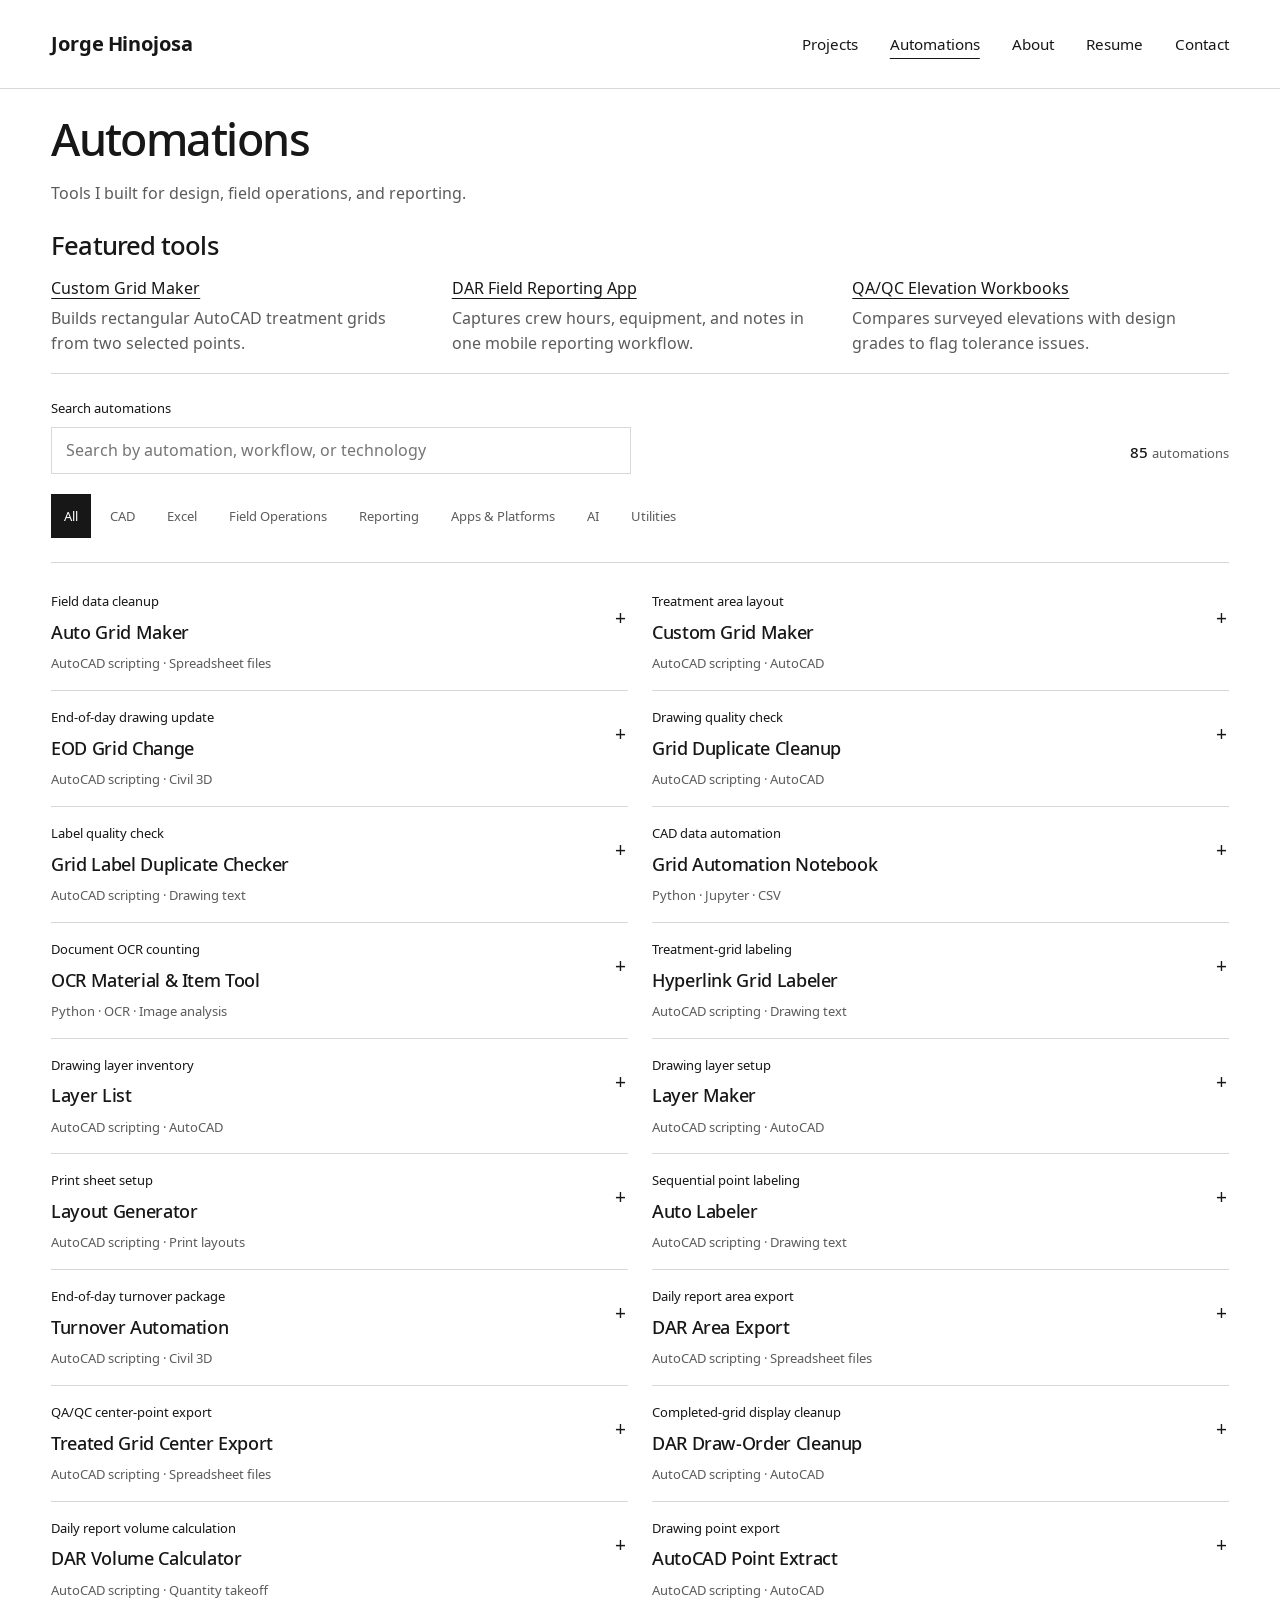
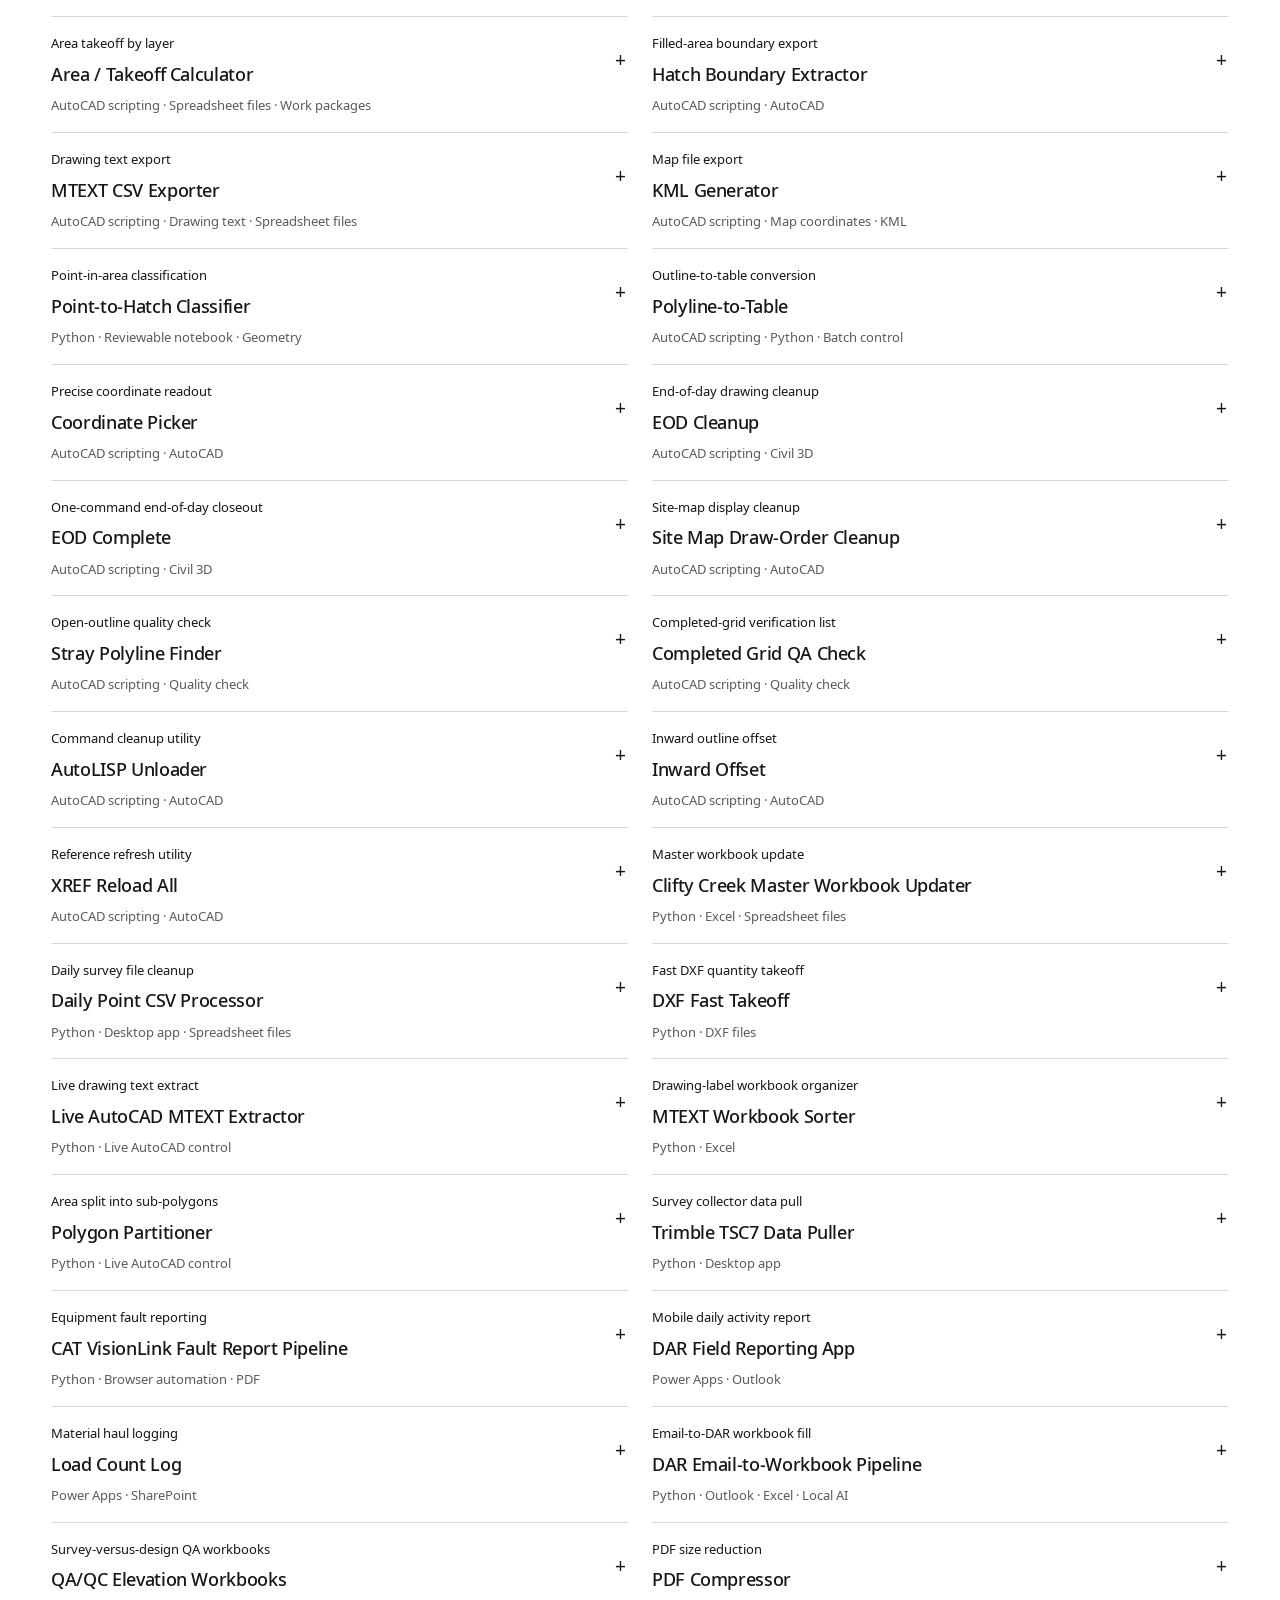
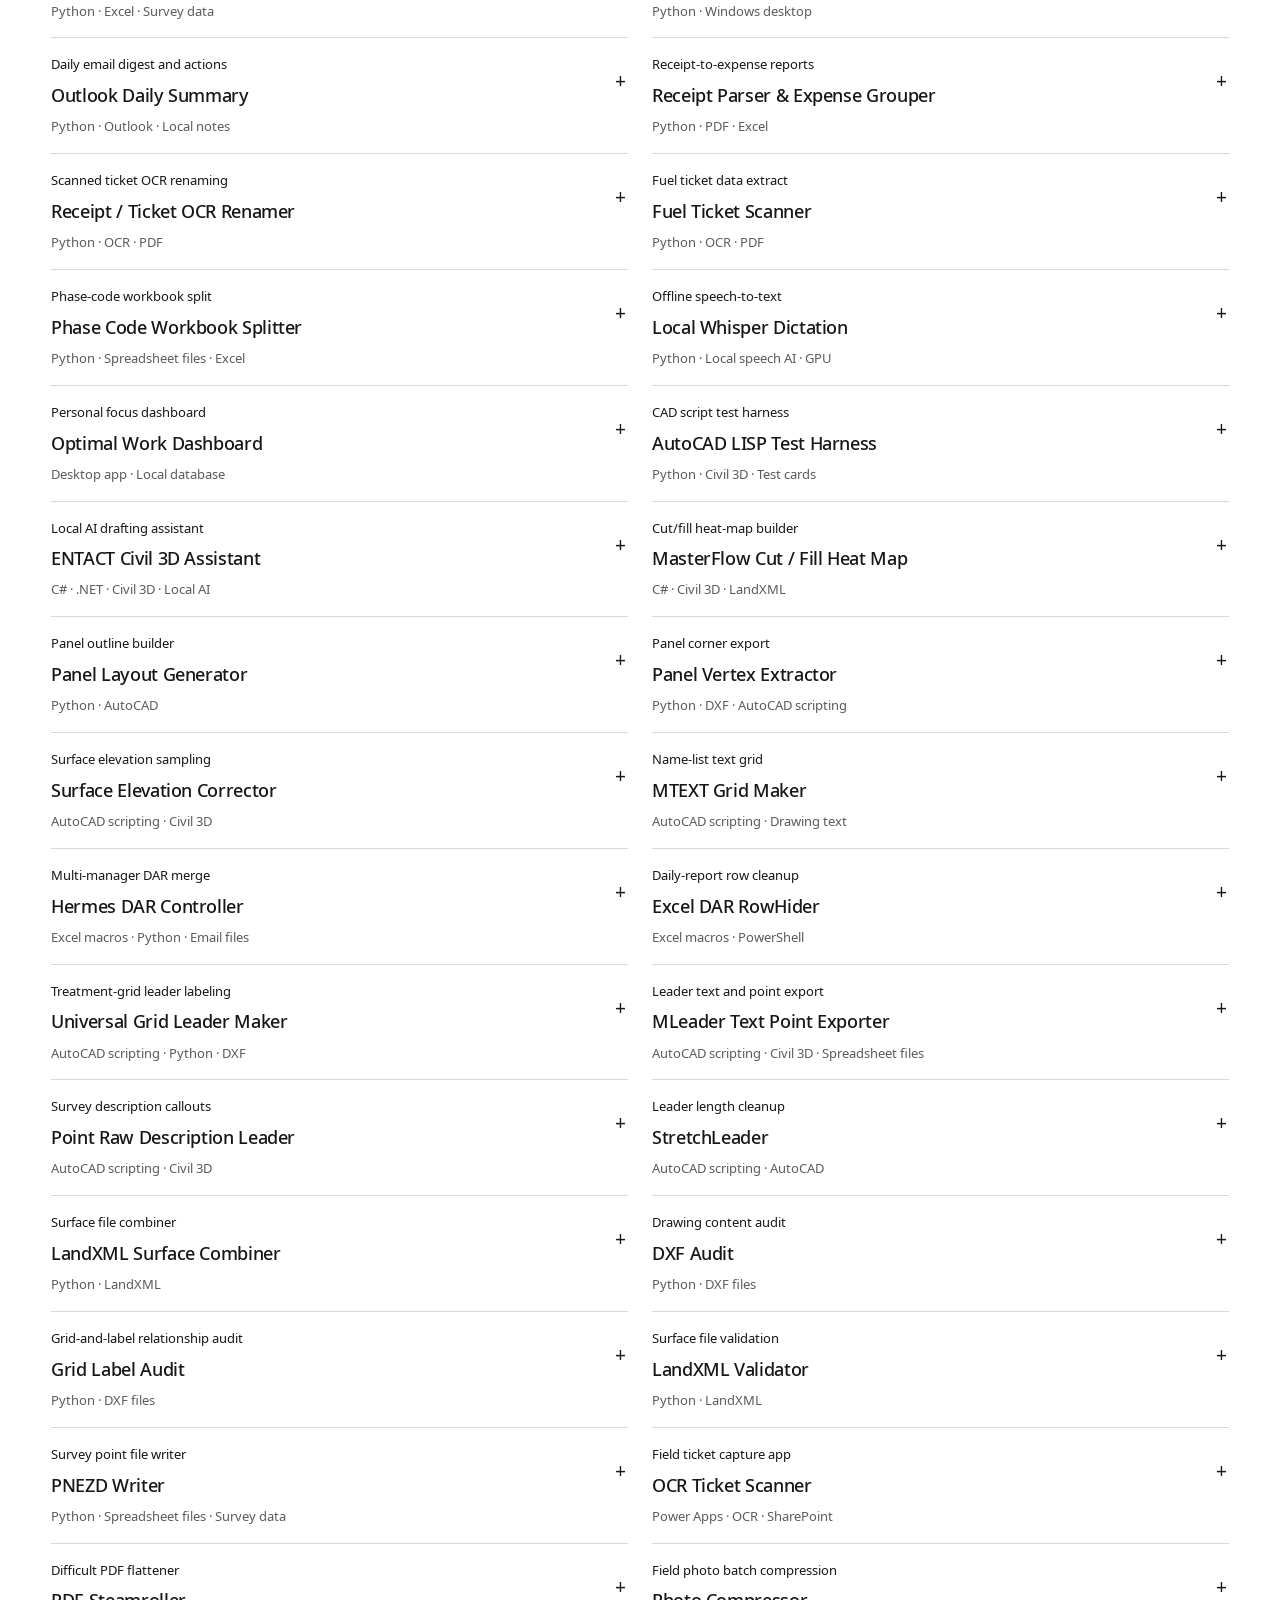
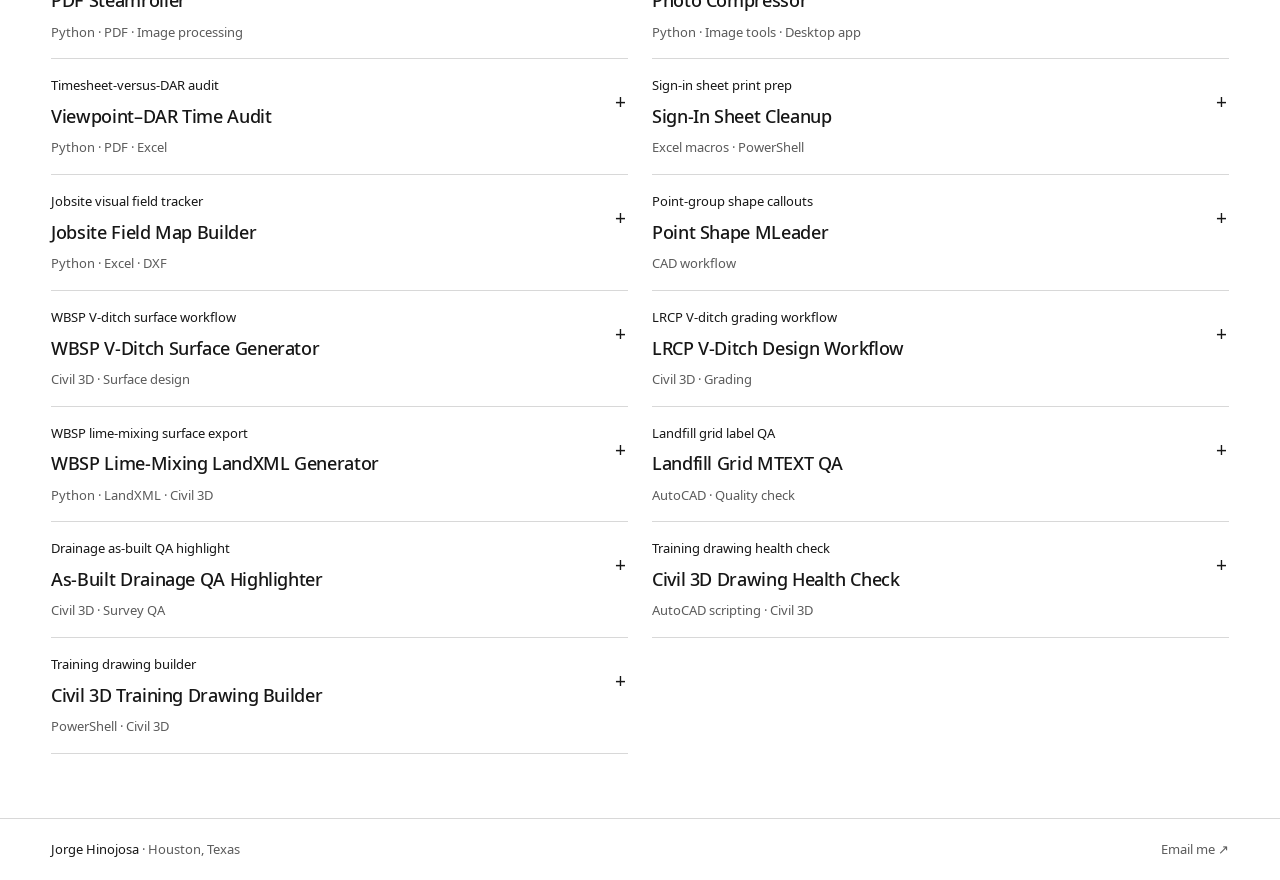
==== automations.html @ 64f317a5 "Give Resume a dedicated navigation tab" ====
<!doctype html><html lang="en"><head>
<meta charset="UTF-8" /><meta name="viewport" content="width=device-width, initial-scale=1.0, viewport-fit=cover" />
<meta name="description" content="Browse the complete, deduplicated catalog of automations and workflow systems built by Jorge Hinojosa." />
<title>Automations | Jorge Hinojosa</title>


<link rel="preload" href="assets/fonts/NotoSans-Regular.ttf" as="font" type="font/ttf" crossorigin />
<link rel="stylesheet" href="editorial.css?v=responsive" /><script src="automations.js?v=20261118-visuals" defer></script><script src="editorial.js?v=resume-nav" defer></script></head><body>
<a class="skip-link" href="#main-content">Skip to content</a>
<nav class="site-nav" aria-label="Primary navigation"><div class="nav-shell"><a class="brand" href="index.html">Jorge Hinojosa</a><div class="nav-links"><a href="projects.html">Projects</a><a href="automations.html">Automations</a><a href="timeline.html" data-about-link>About</a><a href="resume.html">Resume</a><a href="contact.html">Contact</a></div></div></nav>
<main class="page-content automation-catalog-page" id="main-content"><div class="editorial-shell">
<header class="simple-heading"><h1>Automations</h1><p>Tools I built for design, field operations, and reporting.</p></header>
<section class="automation-examples" aria-labelledby="featured-tools">
<h2 id="featured-tools">Featured tools</h2>
<ul>
<li><a href="?q=Custom+Grid+Maker#automation-catalog">Custom Grid Maker</a><p>Builds rectangular AutoCAD treatment grids from two selected points.</p></li>
<li><a href="?q=DAR+Field+Reporting+App#automation-catalog">DAR Field Reporting App</a><p>Captures crew hours, equipment, and notes in one mobile reporting workflow.</p></li>
<li><a href="?q=QA%2FQC+Elevation+Workbooks#automation-catalog">QA/QC Elevation Workbooks</a><p>Compares surveyed elevations with design grades to flag tolerance issues.</p></li>
</ul>
</section>
<section id="automation-catalog" class="catalog-controls" aria-label="Automation catalog controls">
<label class="catalog-search"><span>Search automations</span><input type="search" placeholder="Search by automation, workflow, or technology" data-automation-search autocomplete="off" /></label>
<div class="catalog-filter-group" aria-label="Filter automations">
<button class="catalog-filter is-active" type="button" data-automation-filter="all">All</button>
<button class="catalog-filter" type="button" data-automation-filter="cad">CAD</button>
<button class="catalog-filter" type="button" data-automation-filter="excel">Excel</button>
<button class="catalog-filter" type="button" data-automation-filter="field">Field Operations</button>
<button class="catalog-filter" type="button" data-automation-filter="reporting">Reporting</button>
<button class="catalog-filter" type="button" data-automation-filter="apps">Apps &amp; Platforms</button>
<button class="catalog-filter" type="button" data-automation-filter="ai">AI</button>
<button class="catalog-filter" type="button" data-automation-filter="utility">Utilities</button>
</div>
<div class="catalog-count" aria-live="polite"><strong data-automation-count>0</strong><span>automations</span></div>
</section>

<section class="automation-grid" data-automation-grid aria-label="Automations"></section>
<p class="catalog-empty" data-automation-empty hidden>No automations match that search.</p>
<noscript><p class="catalog-empty">Enable JavaScript to browse the automation catalog.</p></noscript>
</div></main><footer class="site-footer"><div class="editorial-shell footer-shell"><p>Jorge Hinojosa <span>· Houston, Texas</span></p><div><a href="mailto:hinojosasb72@gmail.com">Email me ↗</a></div></div></footer>
</body></html>
---- editorial.css ----
/* Architecture-led portfolio. Shared typography and grid across all pages. */
@font-face { font-family: 'Portfolio Sans'; src: url('assets/fonts/NotoSans-Regular.ttf') format('truetype'); font-weight: 400; font-style: normal; font-display: swap; }
@font-face { font-family: 'Portfolio Sans'; src: url('assets/fonts/NotoSans-Medium.ttf') format('truetype'); font-weight: 500 600; font-style: normal; font-display: swap; }
@font-face { font-family: 'Portfolio Sans'; src: url('assets/fonts/NotoSans-Bold.ttf') format('truetype'); font-weight: 700 900; font-style: normal; font-display: swap; }
:root {
  --paper: #ffffff;
  --white: #fff;
  --ink: #171717;
  --soft: #5b5b5b;
  --blue: #171717;
  --line: #d8d8d8;
  --page-gutter: clamp(16px, 4vw, 56px);
  --grid-gap: clamp(16px, 3vw, 36px);
  --sans: 'Portfolio Sans', Arial, sans-serif;
}
*, *::before, *::after { box-sizing: border-box; }
html { scroll-behavior: smooth; -webkit-text-size-adjust: 100%; text-size-adjust: 100%; }
body { display: flex; flex-direction: column; min-height: 100vh; min-height: 100svh; margin: 0; padding-left: env(safe-area-inset-left, 0); padding-right: env(safe-area-inset-right, 0); background: var(--paper); color: var(--ink); font: 16px/1.6 var(--sans); -webkit-font-smoothing: antialiased; }
main { flex: 1 0 auto; min-width: 0; }
a { color: inherit; text-underline-offset: 4px; }
a:hover { color: var(--blue); }
button, input, textarea { font: inherit; }
button, summary { cursor: pointer; }
img { display: block; max-width: 100%; height: auto; }
h1, h2, h3, p { margin-top: 0; }
h1, h2, h3 { font-weight: 500; text-wrap: balance; }
h1, h2 { font-family: var(--sans); letter-spacing: -.035em; line-height: 1.16; }
h1 { margin-bottom: 16px; font-size: clamp(2rem, 3.5vw, 3.25rem); }
h2 { margin-bottom: 16px; font-size: 1.6rem; }
h3 { line-height: 1.4; }
p { margin-bottom: 14px; }
:focus-visible { outline: 2px solid var(--blue); outline-offset: 5px; }
[hidden] { display: none !important; }
.editorial-shell, .nav-shell, .resume-shell { width: min(1280px, calc(100% - var(--page-gutter) * 2)); margin-inline: auto; }
.skip-link { position: fixed; top: 10px; left: 10px; z-index: 200; padding: 10px 18px; background: var(--ink); color: white; transform: translateY(-200%); }
.skip-link:focus { transform: none; }
.section-index { margin-bottom: 12px; color: var(--soft); font-size: .875rem; font-weight: 400; letter-spacing: 0; }
.muted { color: var(--soft); }
.site-nav { position: relative; z-index: 100; border-bottom: 1px solid var(--line); background: var(--paper); }
.nav-shell { display: flex; align-items: center; justify-content: space-between; gap: 24px; min-height: 88px; }
.brand { min-width: 0; overflow-wrap: anywhere; font-size: 1.25rem; font-weight: 700; text-decoration: none; letter-spacing: -.02em; }
.brand span { display: block; margin-top: 1px; color: var(--soft); font-size: .8125rem; font-weight: 400; letter-spacing: 0; }
.nav-links { display: flex; align-items: center; gap: 32px; }
.nav-links a { display: flex; align-items: center; min-height: 44px; font-size: .95rem; color: var(--ink); text-decoration: none; }
.nav-links a:hover, .nav-links a[aria-current] { color: var(--ink); text-decoration: underline; text-decoration-color: var(--blue); text-underline-offset: 8px; }
.nav-toggle { display: none; flex: 0 0 auto; gap: 9px; padding-inline: 12px; font-size: .875rem; height: 44px; align-items: center; justify-content: center; background: transparent; border: 1px solid var(--line); color: var(--ink); border-radius: 0; }
.nav-toggle-lines, .nav-toggle-lines::before, .nav-toggle-lines::after { display: block; width: 18px; height: 1px; background: currentColor; content: ''; }
.nav-toggle-lines { position: relative; }
.nav-toggle-lines::before { position: absolute; top: -6px; }
.nav-toggle-lines::after { position: absolute; top: 6px; }
.is-menu-open .nav-toggle-lines { background: transparent; }
.is-menu-open .nav-toggle-lines::before { top: 0; transform: rotate(45deg); }
.is-menu-open .nav-toggle-lines::after { top: 0; transform: rotate(-45deg); }
.about-nav { display: flex; flex-wrap: wrap; gap: 0 clamp(14px, 3vw, 26px); padding-block: 6px; border-bottom: 1px solid var(--line); }
.about-nav a { display: inline-flex; align-items: center; min-height: 44px; color: var(--soft); font-size: .875rem; text-decoration: none; }
.about-nav a[aria-current] { color: var(--blue); text-decoration: underline; }
.button { display: inline-flex; min-height: 42px; align-items: center; justify-content: center; gap: 12px; padding: 8px 16px; border: 1px solid var(--line); border-radius: 0; background: transparent; color: var(--ink); font-size: .9375rem; font-weight: 500; text-decoration: none; }
.button-primary { background: var(--blue); border-color: var(--blue); color: white; }
.button-primary:hover { background: #3b3b3b; color: white; }
.text-link { display: inline-block; padding-block: 6px; color: var(--blue); font-size: .9375rem; font-weight: 500; }
.home-page { padding-bottom: 20px; }
.work-header { padding-block: 30px 24px; }
.work-header h1 { margin: 0 0 10px; font-size: clamp(2rem, 3vw, 2.75rem); }
.work-header p { max-width: 68ch; margin: 0; color: var(--soft); }
.work-section-title { margin: 0 0 16px; padding-top: 16px; border-top: 1px solid var(--line); font-size: 1.125rem; }
.project-grid { display: grid; grid-template-columns: repeat(2, minmax(0, 1fr)); gap: 28px var(--grid-gap); }
.project-preview { min-width: 0; }
.project-preview-featured { grid-column: 1 / -1; }
.project-preview a { display: block; text-decoration: none; }
.project-preview img { width: 100%; height: auto; aspect-ratio: 1.85; object-fit: cover; background: #ededed; }
.project-preview .project-feature-link { display: grid; grid-template-columns: minmax(0, 1fr) minmax(0, 1.15fr); align-items: center; background: white; border: 1px solid var(--line); }
.project-feature-link > div { padding: clamp(16px, 3vw, 40px); }
.project-feature-link > div h3 { margin-top: 0; font-size: clamp(1.375rem, 2.1vw, 1.875rem); }
.project-feature-link img { height: clamp(240px, 30vw, 340px); width: 100%; object-fit: contain; background: #efefef; }
.project-image img.project-map { object-fit: contain; background: #f4f4f4; }
.project-preview h3 { display: flex; justify-content: space-between; gap: 16px; margin: 12px 0 4px; font-size: 1.375rem; line-height: 1.25; }
.project-preview a:hover h3 { text-decoration: underline; }
.project-preview p { margin: 0; color: var(--soft); font-size: .9375rem; }
.project-preview .project-image-note { margin-top: 4px; font-size: .8125rem; }
.photo-credits { padding-block: 16px; color: var(--soft); font-size: .8125rem; }
.photo-credits summary { display: inline-block; text-decoration: underline; text-underline-offset: 4px; }
.photo-credits p { max-width: 85ch; margin-top: 12px; }
.site-footer { margin-top: 24px; border-top: 1px solid var(--line); }
.footer-shell { display: flex; justify-content: space-between; gap: 24px; padding-block: 20px; font-size: .8125rem; }
.footer-shell p { margin: 0; }
.footer-shell span { color: var(--soft); }
.footer-shell > div { display: flex; flex-wrap: wrap; gap: 24px; }
.footer-shell a { color: var(--soft); text-decoration: none; }
.footer-shell a:hover { color: var(--blue); text-decoration: underline; }
.page-hero { padding-block: 30px 0; }
.page-hero-grid { display: block; }
.page-hero h1 { margin-bottom: 10px; }
.page-hero-copy { max-width: 65ch; color: var(--soft); }
.page-content, .interest-page, .resume-shell { padding-block: 24px 40px; }
.simple-heading { max-width: 680px; margin-bottom: 24px; }
.simple-heading .section-index { margin-bottom: 12px; }
.simple-heading p:last-child { max-width: 580px; color: var(--soft); }
.project-list { display: grid; grid-template-columns: repeat(3, minmax(0, 1fr)); gap: var(--grid-gap); }
.project-item { display: grid; grid-template-rows: auto 1fr; gap: 18px; min-width: 0; }
.project-item > div { display: flex; flex-direction: column; align-items: start; }
.project-item > div > .text-link { margin-top: auto; }
.project-item:first-child { padding-top: 0; border-top: 0; }
.project-item h2 { font-size: 1.375rem; margin-bottom: 12px; }
.project-item h2 a { text-decoration: none; }
.project-item h2 a:hover { text-decoration: underline; }
.project-item .section-index { margin-bottom: 14px; }
.project-item p:not(.section-index) { color: var(--soft); font-size: .9375rem; }
.project-image { display: block; width: 100%; aspect-ratio: 16 / 10; overflow: hidden; }
.project-image img { width: 100%; height: 100%; object-fit: cover; }
.project-item p.image-credit { margin: 14px 0 0; color: var(--soft); font-size: .8125rem; }
.case-hero { padding-block: 28px 0; }
.case-back { display: inline-block; margin-bottom: 18px; color: var(--soft); font-size: .8125rem; }
.case-type { color: var(--blue); font-size: .8125rem; }
.case-hero h1 { max-width: 850px; font-size: clamp(2rem, 3.5vw, 3.25rem); }
.case-cover { margin-top: 28px; }
.case-cover img { width: 100%; max-height: 460px; object-fit: cover; border-radius: 0; }
.case-body { padding-block: 28px 40px; }
.case-intro { display: grid; grid-template-columns: minmax(0, 1fr) minmax(0, 2fr); gap: 32px; padding-bottom: 24px; }
.case-intro h2 { font-size: 1.5rem; }
.case-intro-copy { max-width: 70ch; color: var(--ink); }
.case-facts { display: grid; grid-template-columns: repeat(3, 1fr); gap: 22px; margin-top: 28px; padding-top: 24px; border-top: 1px solid var(--line); }
.case-facts dt, .case-dates, .case-map figcaption { color: var(--soft); font-size: .875rem; }
.case-facts dd { margin: 4px 0 0; }
.case-map img { height: 420px; object-fit: contain; background: #f4f4f4; }
.case-map figcaption { margin-top: 8px; }
.case-block { display: grid; grid-template-columns: minmax(0, 1fr) minmax(0, 2fr); gap: 28px; padding-block: 24px; border-top: 1px solid var(--line); }
.case-block h2 { font-size: 1.375rem; }
.case-block > p:last-child { color: var(--ink); margin: 0; max-width: 70ch; }
.timeline-entry { display: grid; grid-template-columns: 180px 1fr; gap: 14px 40px; padding-block: 24px; border-top: 1px solid var(--line); }
.timeline-date { grid-column: 1; color: var(--soft); font-size: .8125rem; }
.organization-heading { display: flex; align-items: center; gap: 14px; font-size: 1.375rem; }
.timeline-entry .organization-heading { margin: 0; }
.organization-mark { display: grid; place-items: center; flex: 0 0 56px; height: 42px; background: white; }
.organization-mark img { display: block; width: 100%; height: 100%; object-fit: contain; }
.timeline-entry > p:not(.timeline-date), .timeline-projects { grid-column: 2; }
.timeline-entry > p:not(.timeline-date) { max-width: 74ch; color: var(--soft); }
.timeline-projects { display: grid; grid-template-columns: 1fr 1fr; gap: 24px; font-size: .9375rem; color: var(--soft); }
.timeline-project strong { display: block; margin-bottom: 6px; color: var(--ink); font-weight: 500; }
.education-layout { display: grid; grid-template-columns: minmax(0, 1.2fr) minmax(0, 1fr); gap: 32px; margin-bottom: 28px; }
.education-card h2, .education-link-card h2 { font-size: 1.5rem; }
.education-degree { color: var(--ink); font-size: .9375rem; }
.education-detail, .education-link-card > p:not(.section-index) { color: var(--soft); font-size: .9375rem; }
.education-link { color: var(--blue); font-size: .8125rem; }
.athlete-showcase { border-top: 1px solid var(--line); padding-top: 24px; }
.athlete-heading { display: flex; align-items: start; justify-content: space-between; gap: 40px; }
.athlete-heading > div { max-width: 620px; }
.athlete-heading p { color: var(--soft); font-size: .9375rem; }
.athlete-profile-link { flex-shrink: 0; color: var(--blue); font-size: .8125rem; }
.athlete-highlights { display: grid; grid-template-columns: repeat(3, 1fr); gap: 24px; padding-block: 24px 32px; }
.athlete-highlight strong, .athlete-highlight span { display: block; font-size: .8125rem; }
.athlete-highlight strong { font-weight: 500; }
.athlete-highlight span { color: var(--soft); font-size: .8125rem; }
.athlete-carousel { position: relative; background: #f2f4f6; border-radius: 0; overflow: hidden; }
.athlete-slide { display: none; margin: 0; }
.athlete-slide.is-active { display: block; }
.athlete-slide img { width: 100%; height: 340px; object-fit: contain; }
.athlete-caption { padding: 14px 70px 50px; text-align: center; font-size: .8125rem; color: var(--soft); }
.athlete-control { position: absolute; top: 45%; display: grid; place-items: center; width: 44px; height: 44px; border: 1px solid var(--line); border-radius: 50%; background: var(--paper); color: var(--ink); }
.athlete-control.prev { left: 16px; }
.athlete-control.next { right: 16px; }
.athlete-dots { position: absolute; display: flex; justify-content: center; gap: 4px; inset: auto 0 6px; }
.athlete-dot { width: 44px; height: 44px; border: 0; background: transparent; position: relative; }
.athlete-dot::after { position: absolute; top: 20px; left: 18px; width: 6px; height: 6px; border-radius: 50%; background: #adb6ad; content: ''; }
.athlete-dot.is-active::after { background: var(--blue); }
.interest-page-header { padding-top: 28px; }
.interest-header-copy { display: block; }
.interest-header-copy p { max-width: 600px; color: var(--soft); }
.interest-tabs { display: flex; gap: 8px; margin-top: 18px; border-bottom: 1px solid var(--line); }
.interest-tab { min-height: 48px; padding: 10px 20px; border: 0; border-bottom: 2px solid transparent; background: transparent; color: var(--soft); font-size: .9375rem; }
.interest-tab.is-active { border-bottom-color: var(--blue); color: var(--blue); }
.page-intro-row { margin-bottom: 30px; }
.page-intro-row .section-index { margin-bottom: 12px; }
.interest-card { display: grid; grid-template-columns: minmax(0, .85fr) minmax(0, 1.15fr); gap: 40px; padding-block: 24px; border-top: 1px solid var(--line); }
.interest-card:first-child { padding-top: 0; border: 0; }
.interest-content .card-title { font-size: 1.375rem; }
.card-desc { color: var(--soft); font-size: .9375rem; }
.interest-status { margin-bottom: 12px; color: var(--blue); font-size: .8125rem; }
.interest-visual { align-self: start; padding: 28px 20px; border: 1px solid var(--line); background: #f4f6f8; border-radius: 0; }
.diagram-kicker { font-size: .8125rem; color: var(--blue); letter-spacing: .04em; }
.diagram-flow { display: flex; flex-direction: column; align-items: center; }
.diagram-node { display: grid; width: 100%; gap: 2px; padding: 12px; border: 1px solid var(--line); background: var(--paper); }
.diagram-node strong { font-size: .8125rem; font-weight: 500; }
.diagram-node small { font-size: .8125rem; color: var(--soft); }
.diagram-flow > i { font-style: normal; color: var(--blue); transform: rotate(90deg); }
.diagram-metrics, .interest-tech { display: flex; flex-wrap: wrap; gap: 8px; margin-top: 20px; }
.diagram-metrics span, .interest-tech span { color: var(--soft); font-size: .8125rem; }
.diagram-metrics span:not(:last-child)::after, .interest-tech span:not(:last-child)::after { margin-left: 8px; content: '·'; }
.interest-links { display: flex; flex-wrap: wrap; gap: 20px; margin-top: 20px; }
.interest-links a { color: var(--blue); font-size: .8125rem; }
.coaching-heading { max-width: 720px; }
.coaching-heading p { color: var(--soft); }
.coaching-contact { margin-top: 40px; padding-top: 28px; border-top: 1px solid var(--line); }
.coaching-actions { display: flex; flex-wrap: wrap; gap: 24px; align-items: center; font-size: .8125rem; }
.automation-examples ul { list-style: none; padding: 0; display: grid; grid-template-columns: repeat(3, minmax(0, 1fr)); gap: 24px; }
.automation-examples p { margin: 4px 0 0; color: var(--soft); }
.catalog-controls { display: grid; grid-template-columns: 1fr auto; gap: 20px; padding-block: 24px; margin-bottom: 12px; border-block: 1px solid var(--line); }
.catalog-search { min-width: 0; display: grid; gap: 8px; max-width: 580px; }
.catalog-search span { font-size: .8125rem; }
.catalog-search input { width: 100%; min-height: 46px; padding: 10px 14px; border: 1px solid var(--line); border-radius: 0; background: var(--white); color: var(--ink); font-size: 1rem; }
.catalog-count { grid-column: 2; grid-row: 1; align-self: end; padding-bottom: 10px; color: var(--soft); font-size: .8125rem; }
.catalog-count strong { margin-right: 4px; color: var(--ink); font-size: .95rem; font-weight: 500; }
.catalog-filter-group { grid-column: 1 / -1; display: flex; flex-wrap: wrap; gap: 6px; }
.catalog-filter { min-height: 44px; padding: 8px 12px; border: 1px solid transparent; border-radius: 0; background: transparent; color: var(--soft); font-size: .8125rem; }
.catalog-filter:hover { border-color: var(--line); }
.catalog-filter.is-active { background: var(--blue); color: white; }
.automation-grid { display: grid; grid-template-columns: repeat(2, minmax(0, 1fr)); column-gap: 24px; align-items: start; }
.automation-card { min-width: 0; overflow-wrap: anywhere; border-bottom: 1px solid var(--line); }
.automation-card summary { position: relative; padding: 16px 26px 16px 0; list-style: none; }
.automation-card summary::-webkit-details-marker { display: none; }
.automation-card summary::after { content: '+'; position: absolute; right: 2px; top: 28px; color: var(--blue); font-size: 1.2rem; }
.automation-card details[open] summary::after { content: '−'; }
.automation-card h2 { margin: 8px 0; font: 500 1.125rem/1.4 var(--sans); letter-spacing: -.02em; }
.automation-category { display: block; color: var(--blue); font-size: .8125rem; }
.automation-meta { display: block; color: var(--soft); font-size: .8125rem; }
.automation-description { padding: 0 26px 24px 0; color: var(--soft); font-size: .9375rem; }
.automation-gallery { display: grid; gap: 12px; margin: 0 0 14px; }
.automation-gallery a { display: block; }
.automation-gallery img { display: block; width: auto; max-width: 100%; max-height: 440px; object-fit: contain; border: 1px solid var(--line); }
.automation-status { font-size: .8125rem; color: var(--blue); }
.catalog-empty { padding: 40px 0; color: var(--soft); }
.resume-actions { display: flex; flex-wrap: wrap; align-items: center; gap: 24px; margin-bottom: 28px; }
.resume-document { display: block; width: 100%; height: 85vh; min-height: 600px; border: 1px solid var(--line); background: white; }
.contact-actions { display: flex; flex-wrap: wrap; align-items: center; gap: 12px 20px; overflow-wrap: anywhere; }
.contact-status { margin: 4px 0; color: var(--soft); }
.contact-status:empty { margin: 0; }
@media (max-width: 900px) {
  .nav-links { gap: 20px; }
  .nav-links a { font-size: .875rem; }
  .case-intro, .interest-card { gap: 24px; }
  .timeline-entry { grid-template-columns: 150px minmax(0, 1fr); gap: 14px 24px; }
  .project-list { grid-template-columns: 1fr; }
  .project-item { grid-template-columns: minmax(0, 2fr) minmax(0, 3fr); grid-template-rows: auto; align-items: start; gap: var(--grid-gap); }
  .project-item > div > .text-link { margin-top: 0; }
}
@media (max-width: 720px) {
  .nav-shell { min-height: 64px; flex-wrap: wrap; gap: 0 12px; padding-block: 8px; }
  .nav-links { width: 100%; flex-wrap: wrap; gap: 4px 20px; padding-bottom: 16px; }
  .has-menu-toggle .nav-links { display: none; }
  .has-menu-toggle.is-menu-open .nav-links { display: flex; flex-direction: column; align-items: stretch; }
  .has-menu-toggle .nav-links a { min-height: 48px; }
  .nav-toggle { display: flex; }
  .work-header { padding-block: 24px 20px; }
  .work-header h1 { font-size: 1.875rem; }
  .project-grid, .project-list { grid-template-columns: 1fr; gap: 24px; }
  .project-preview img { aspect-ratio: 1.6; }
  .project-preview .project-feature-link, .automation-examples ul { grid-template-columns: minmax(0, 1fr); }
  .automation-examples ul { gap: 12px; }
  .project-feature-link img, .case-map img { height: clamp(200px, 62vw, 320px); }
  .footer-shell { flex-direction: column; gap: 16px; }
  .footer-shell > div { gap: 20px; }
  .page-hero, .interest-page-header { padding-top: 24px; }
  .page-content, .interest-page, .resume-shell { padding-block: 24px 32px; }
  .simple-heading { margin-bottom: 18px; }
  .case-intro, .case-block, .education-layout, .interest-card { grid-template-columns: 1fr; gap: 24px; }
  .project-item { grid-template-columns: minmax(0, 1fr); gap: 14px; padding-bottom: 20px; border-bottom: 1px solid var(--line); }
  .case-hero { padding-top: 32px; }
  .case-cover img { max-height: 460px; }
  .case-facts { grid-template-columns: 1fr; gap: 18px; }
  .case-block { gap: 6px; }
  .timeline-entry, .timeline-projects { grid-template-columns: 1fr; }
  .timeline-entry > *, .timeline-entry > p:not(.timeline-date), .timeline-projects { grid-column: 1; }
  .timeline-date { margin: 0; }
  .timeline-projects { gap: 18px; }
  .athlete-heading { display: block; }
  .athlete-highlights { grid-template-columns: 1fr; gap: 18px; }
  .athlete-slide img { height: 320px; }
  .interest-card .interest-visual { order: 2; }
  .catalog-controls { grid-template-columns: 1fr; }
  .catalog-filter-group { grid-column: 1; }
  .catalog-count { grid-column: 1; grid-row: 3; padding: 0; }
  .automation-grid { grid-template-columns: 1fr; }
  .resume-document { display: none; }
  .resume-actions { gap: 12px 24px; }
}

@media (hover: none) and (pointer: coarse) { .resume-document { display: none; } }

@media (prefers-reduced-motion: reduce) { html { scroll-behavior: auto; } }
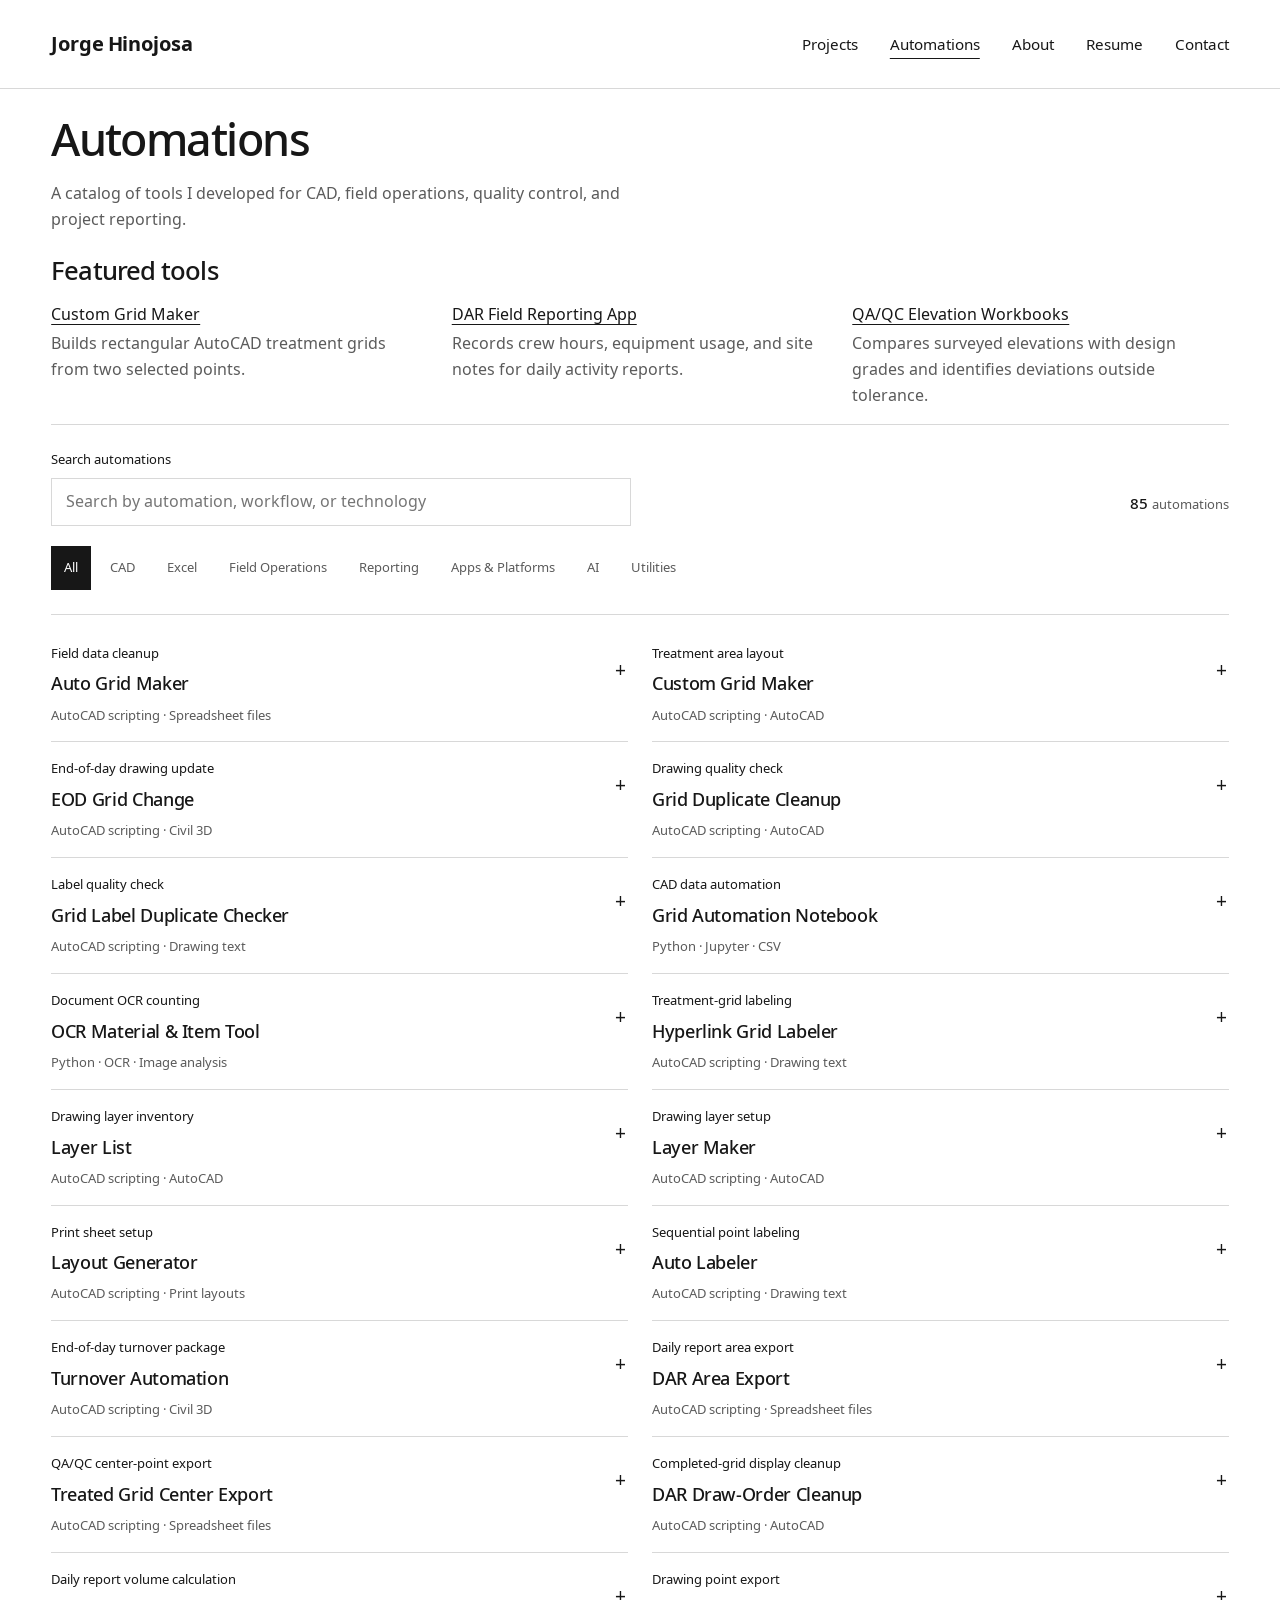
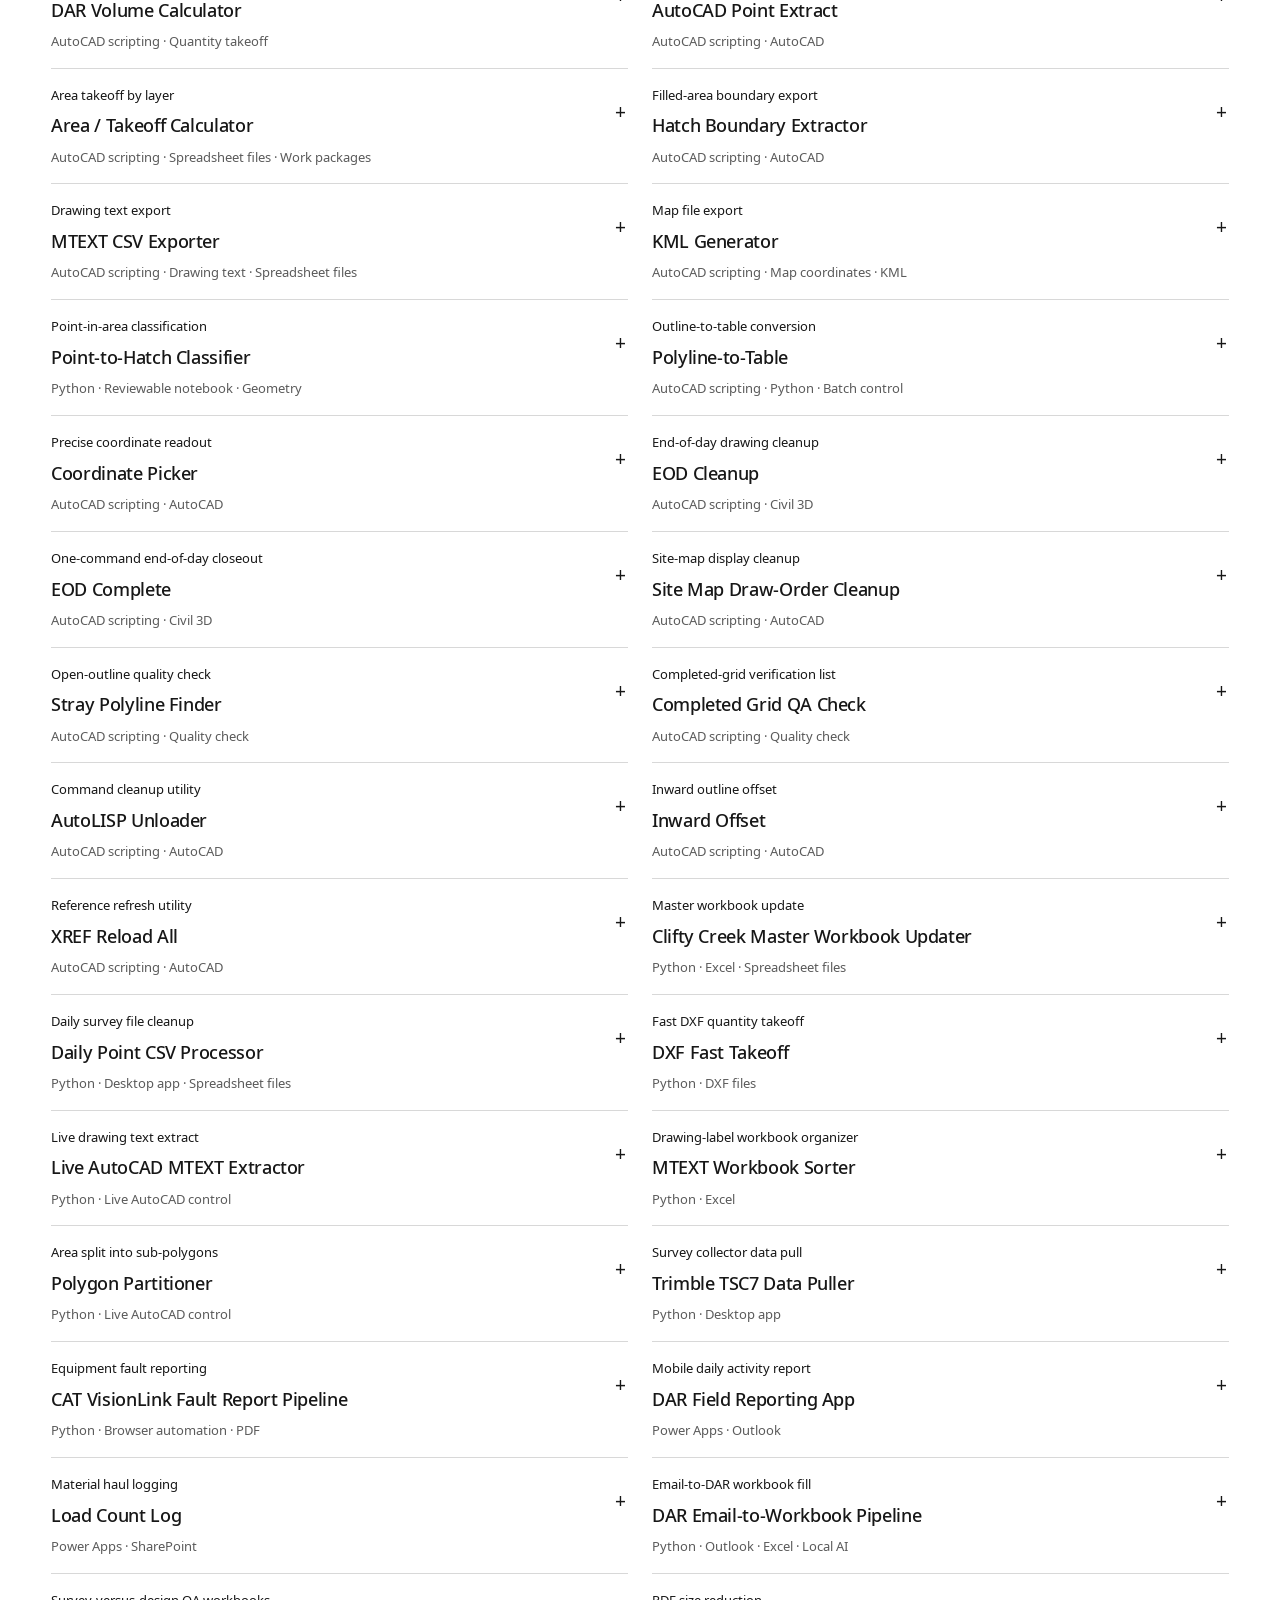
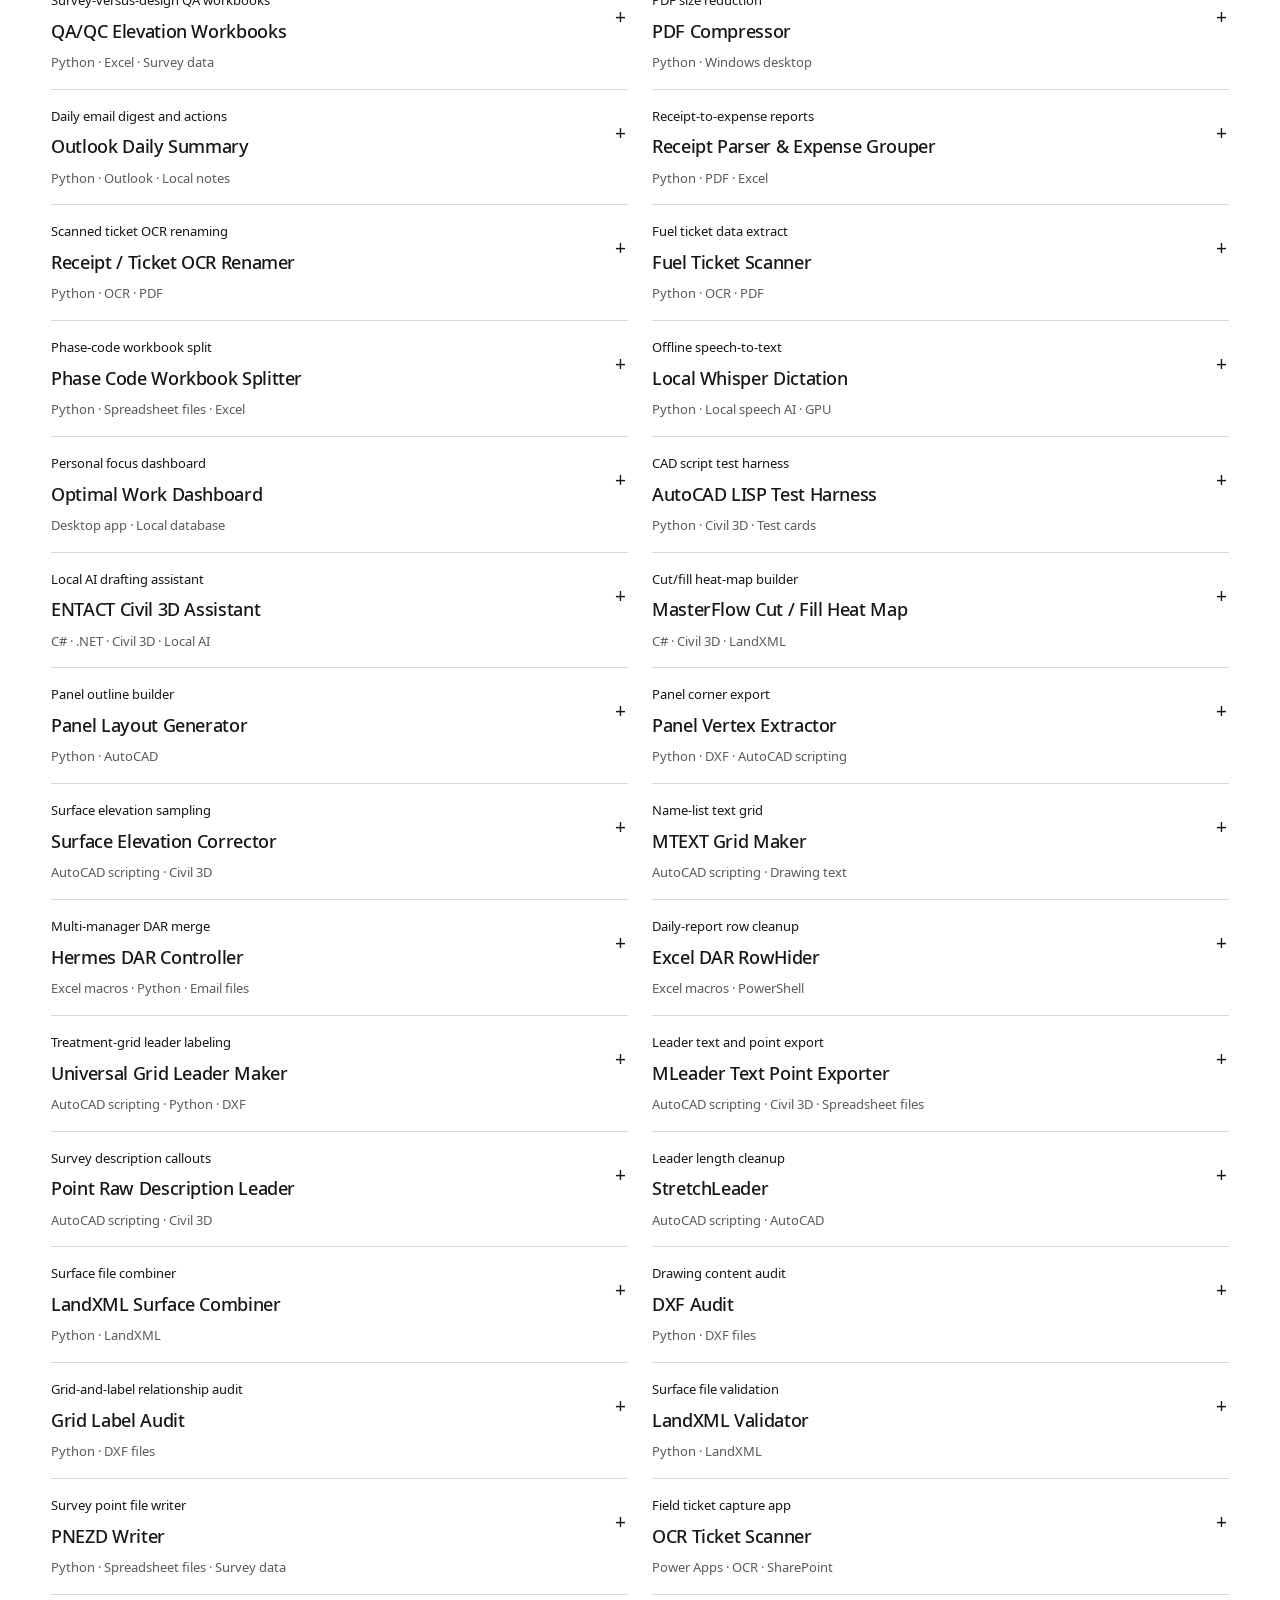
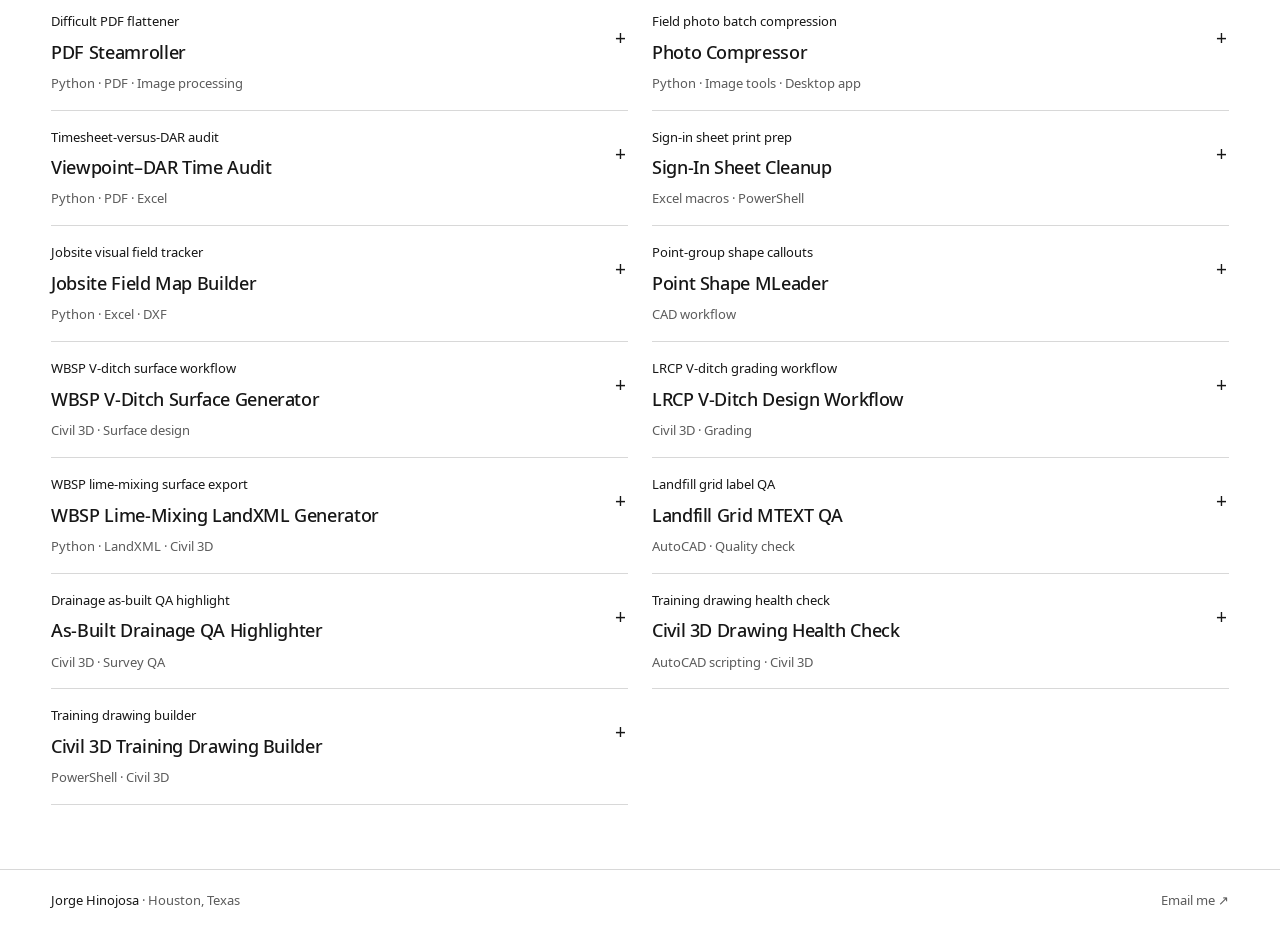
==== commit 72bd6879: "Make portfolio and automation copy more professional" ====
--- a/automations.html
+++ b/automations.html
@@ -5,17 +5,17 @@
 
 
 <link rel="preload" href="assets/fonts/NotoSans-Regular.ttf" as="font" type="font/ttf" crossorigin />
-<link rel="stylesheet" href="editorial.css?v=responsive" /><script src="automations.js?v=20261118-visuals" defer></script><script src="editorial.js?v=resume-nav" defer></script></head><body>
+<link rel="stylesheet" href="editorial.css?v=responsive" /><script src="automations.js?v=professional-copy" defer></script><script src="editorial.js?v=resume-nav" defer></script></head><body>
 <a class="skip-link" href="#main-content">Skip to content</a>
 <nav class="site-nav" aria-label="Primary navigation"><div class="nav-shell"><a class="brand" href="index.html">Jorge Hinojosa</a><div class="nav-links"><a href="projects.html">Projects</a><a href="automations.html">Automations</a><a href="timeline.html" data-about-link>About</a><a href="resume.html">Resume</a><a href="contact.html">Contact</a></div></div></nav>
 <main class="page-content automation-catalog-page" id="main-content"><div class="editorial-shell">
-<header class="simple-heading"><h1>Automations</h1><p>Tools I built for design, field operations, and reporting.</p></header>
+<header class="simple-heading"><h1>Automations</h1><p>A catalog of tools I developed for CAD, field operations, quality control, and project reporting.</p></header>
 <section class="automation-examples" aria-labelledby="featured-tools">
 <h2 id="featured-tools">Featured tools</h2>
 <ul>
 <li><a href="?q=Custom+Grid+Maker#automation-catalog">Custom Grid Maker</a><p>Builds rectangular AutoCAD treatment grids from two selected points.</p></li>
-<li><a href="?q=DAR+Field+Reporting+App#automation-catalog">DAR Field Reporting App</a><p>Captures crew hours, equipment, and notes in one mobile reporting workflow.</p></li>
-<li><a href="?q=QA%2FQC+Elevation+Workbooks#automation-catalog">QA/QC Elevation Workbooks</a><p>Compares surveyed elevations with design grades to flag tolerance issues.</p></li>
+<li><a href="?q=DAR+Field+Reporting+App#automation-catalog">DAR Field Reporting App</a><p>Records crew hours, equipment usage, and site notes for daily activity reports.</p></li>
+<li><a href="?q=QA%2FQC+Elevation+Workbooks#automation-catalog">QA/QC Elevation Workbooks</a><p>Compares surveyed elevations with design grades and identifies deviations outside tolerance.</p></li>
 </ul>
 </section>
 <section id="automation-catalog" class="catalog-controls" aria-label="Automation catalog controls">
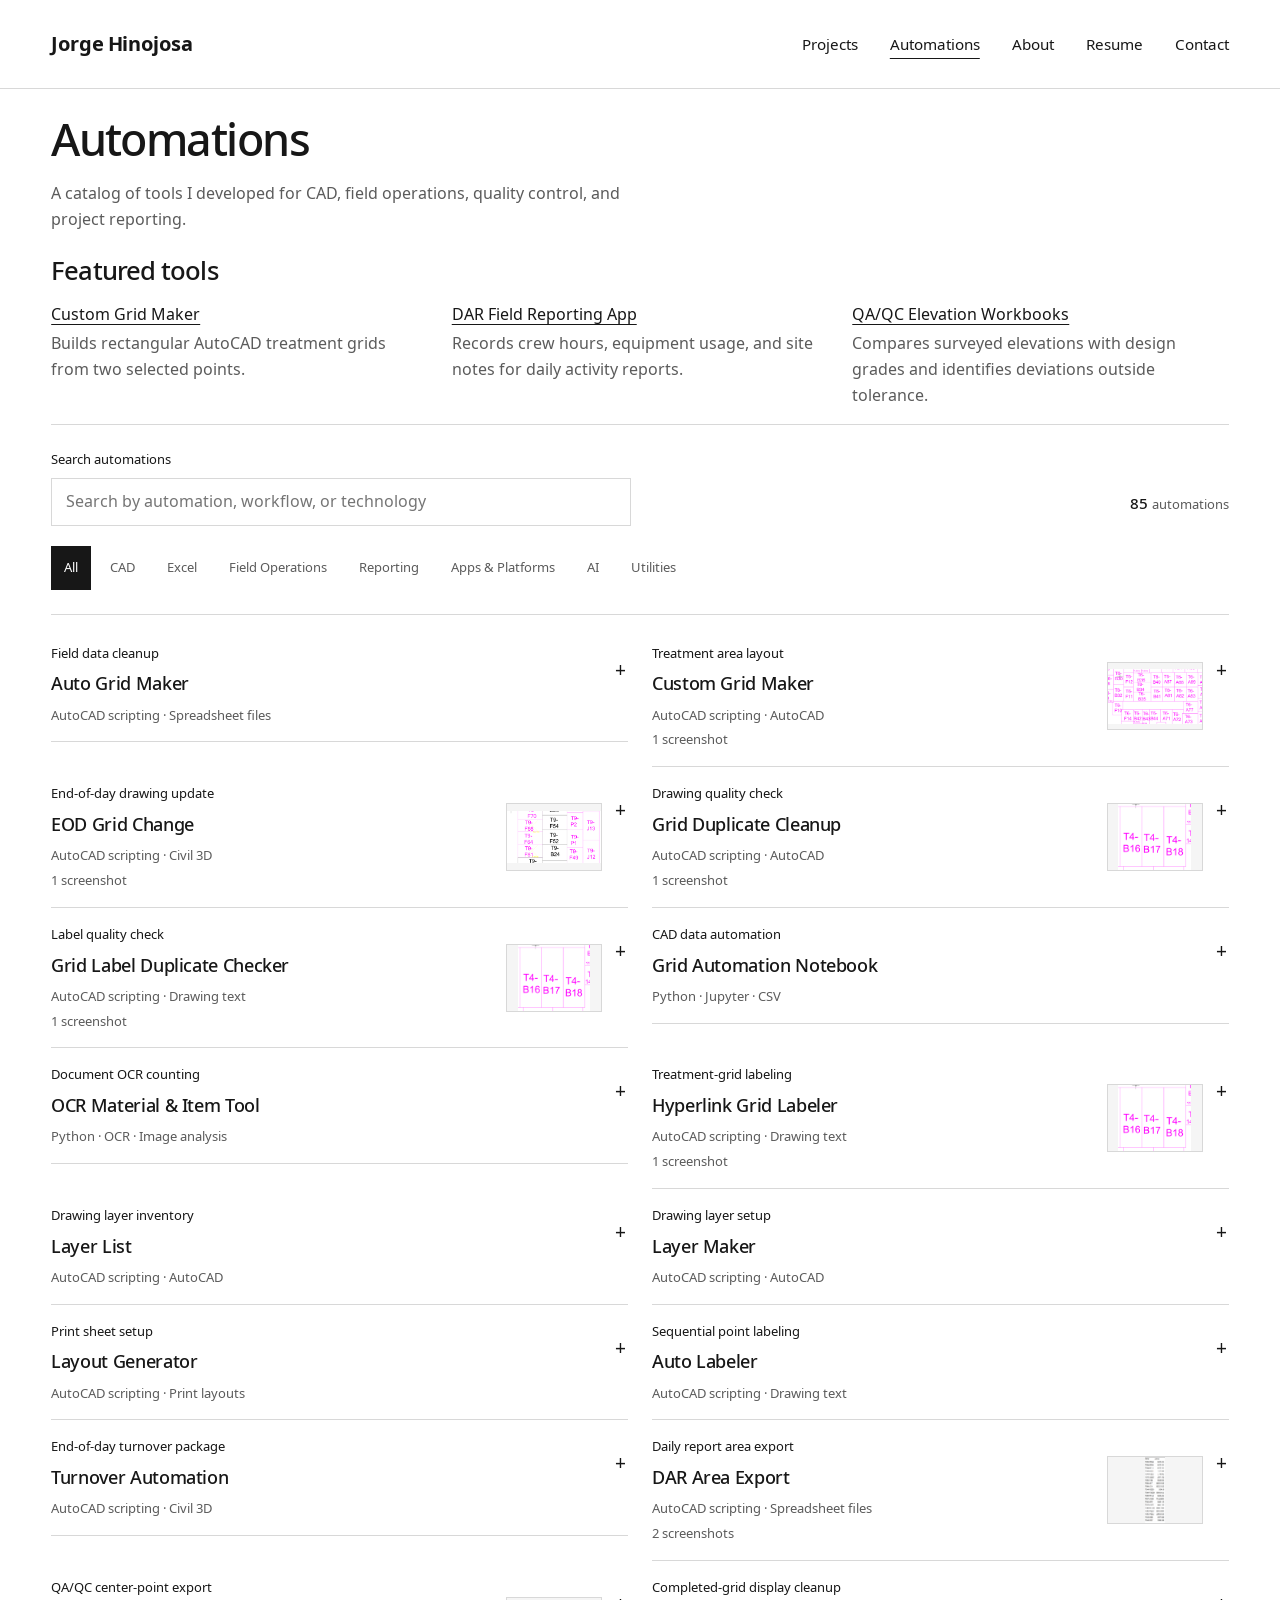
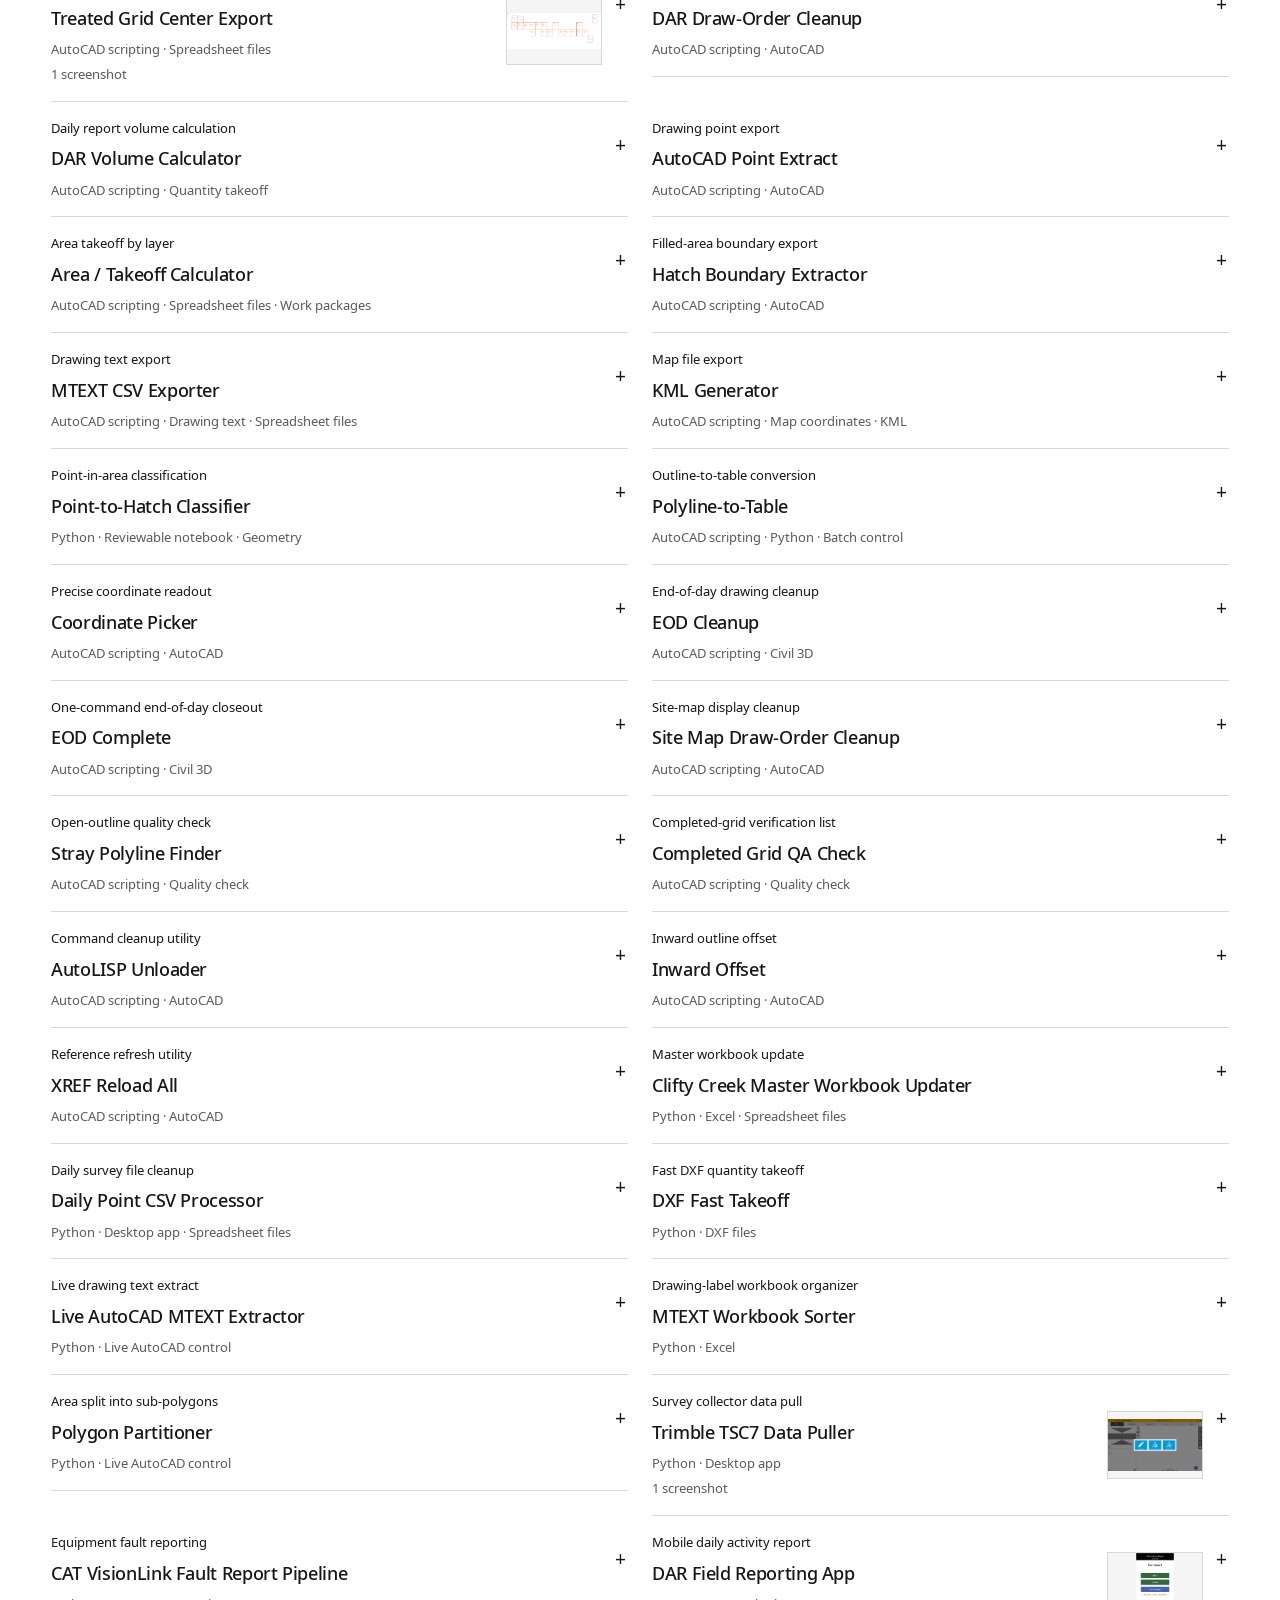
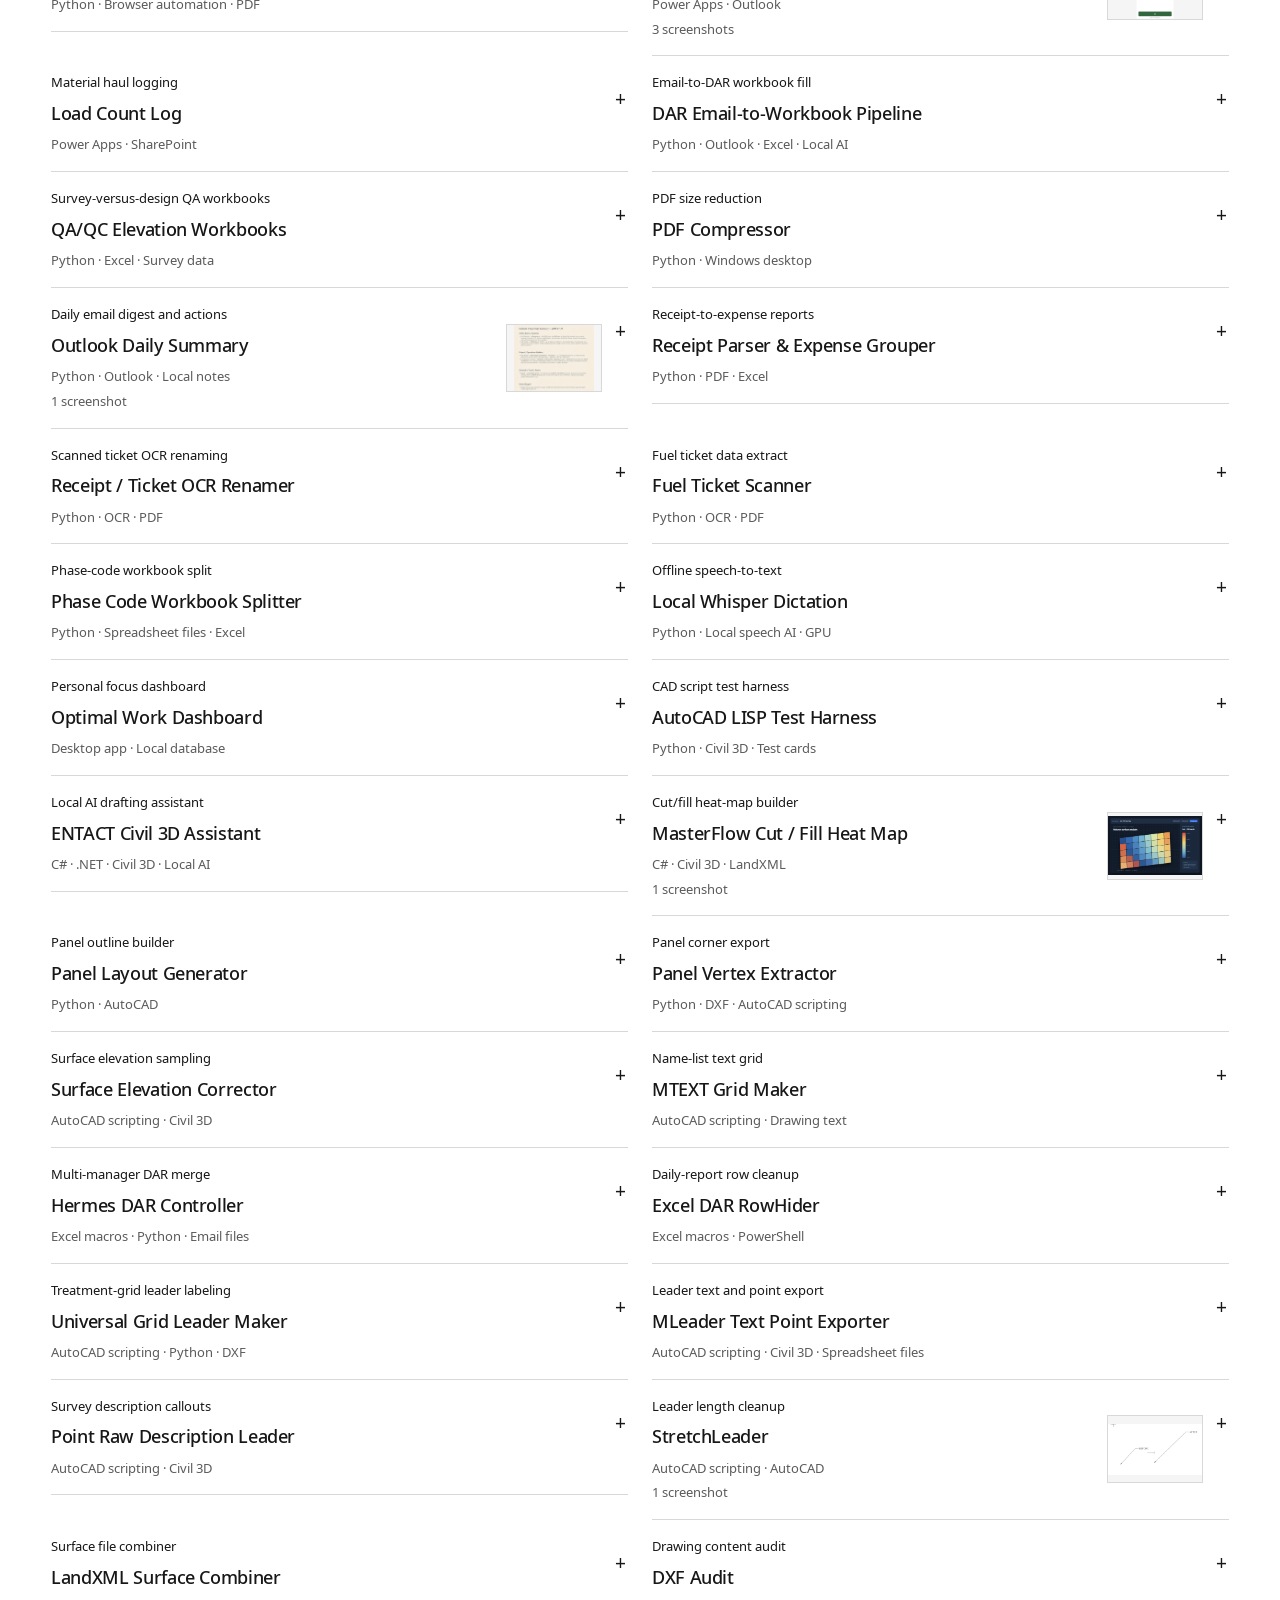
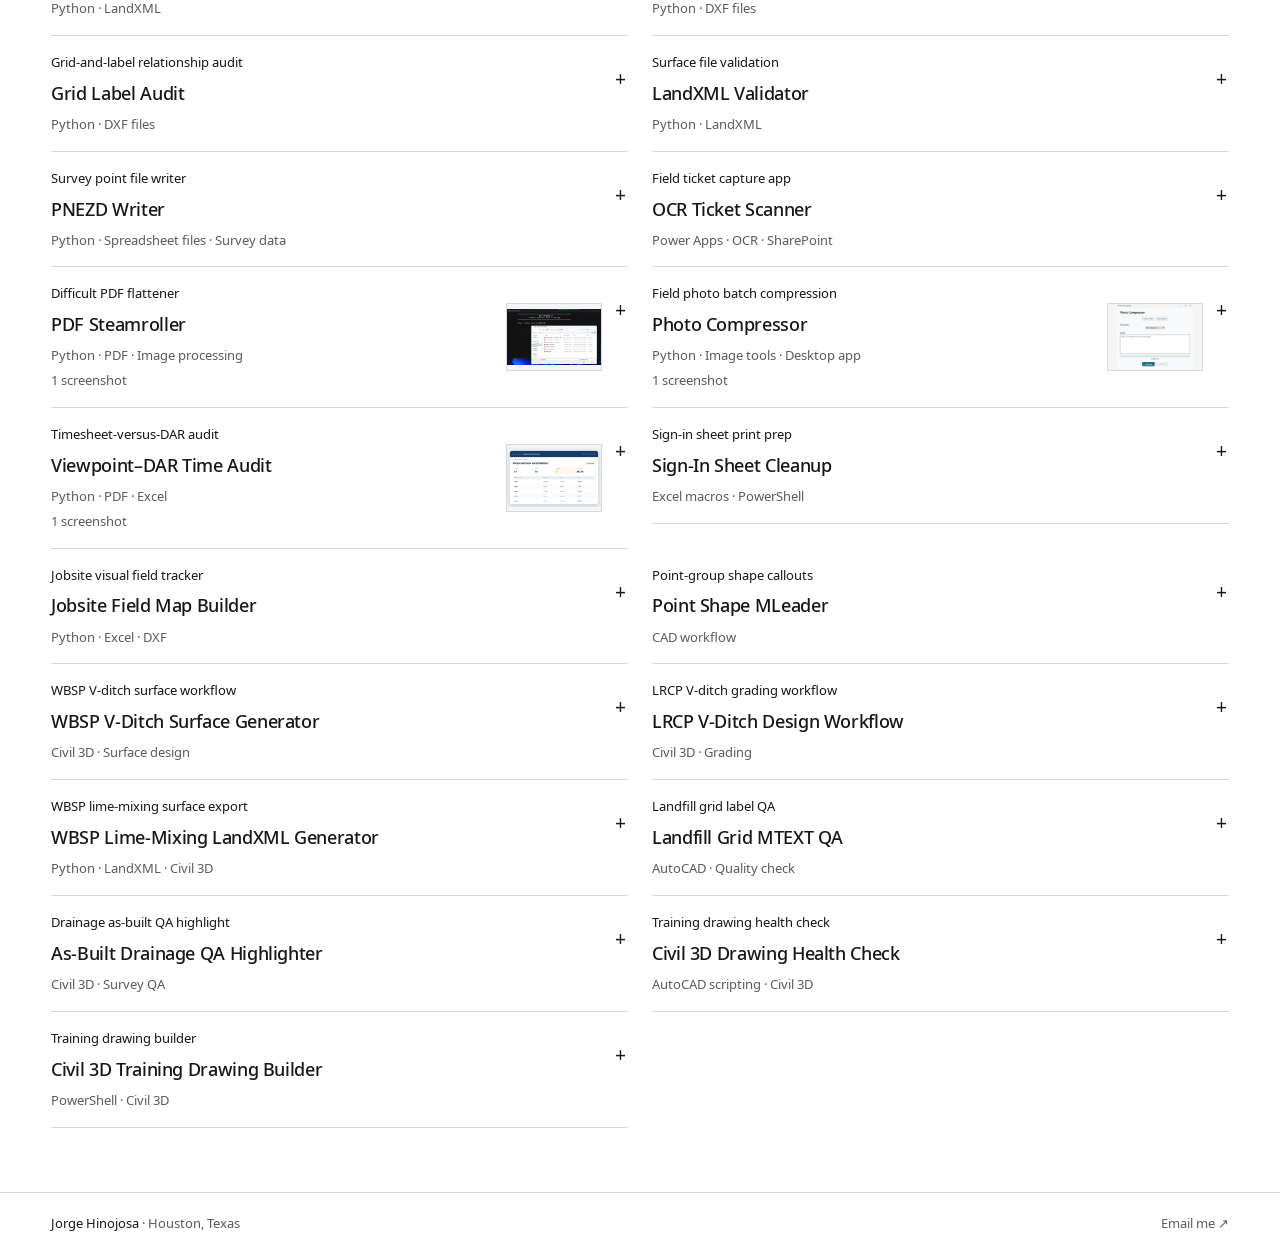
==== commit 05857050: "Show automation screenshot previews before expansion" ====
--- a/automations.html
+++ b/automations.html
@@ -5,7 +5,7 @@
 
 
 <link rel="preload" href="assets/fonts/NotoSans-Regular.ttf" as="font" type="font/ttf" crossorigin />
-<link rel="stylesheet" href="editorial.css?v=responsive" /><script src="automations.js?v=professional-copy" defer></script><script src="editorial.js?v=resume-nav" defer></script></head><body>
+<link rel="stylesheet" href="editorial.css?v=automation-previews" /><script src="automations.js?v=automation-previews" defer></script><script src="editorial.js?v=resume-nav" defer></script></head><body>
 <a class="skip-link" href="#main-content">Skip to content</a>
 <nav class="site-nav" aria-label="Primary navigation"><div class="nav-shell"><a class="brand" href="index.html">Jorge Hinojosa</a><div class="nav-links"><a href="projects.html">Projects</a><a href="automations.html">Automations</a><a href="timeline.html" data-about-link>About</a><a href="resume.html">Resume</a><a href="contact.html">Contact</a></div></div></nav>
 <main class="page-content automation-catalog-page" id="main-content"><div class="editorial-shell">
--- a/editorial.css
+++ b/editorial.css
@@ -206,6 +206,9 @@
 .automation-grid { display: grid; grid-template-columns: repeat(2, minmax(0, 1fr)); column-gap: 24px; align-items: start; }
 .automation-card { min-width: 0; overflow-wrap: anywhere; border-bottom: 1px solid var(--line); }
 .automation-card summary { position: relative; padding: 16px 26px 16px 0; list-style: none; }
+.automation-card .automation-summary-with-image { --thumbnail-width: clamp(64px, 18vw, 96px); min-height: 100px; padding-right: calc(var(--thumbnail-width) + 38px); }
+.automation-thumbnail { position: absolute; top: 50%; right: 26px; transform: translateY(-50%); width: var(--thumbnail-width); height: 68px; object-fit: contain; background: #f5f5f5; border: 1px solid var(--line); }
+.automation-image-count { display: block; margin-top: 4px; color: var(--soft); font-size: .8125rem; }
 .automation-card summary::-webkit-details-marker { display: none; }
 .automation-card summary::after { content: '+'; position: absolute; right: 2px; top: 28px; color: var(--blue); font-size: 1.2rem; }
 .automation-card details[open] summary::after { content: '−'; }
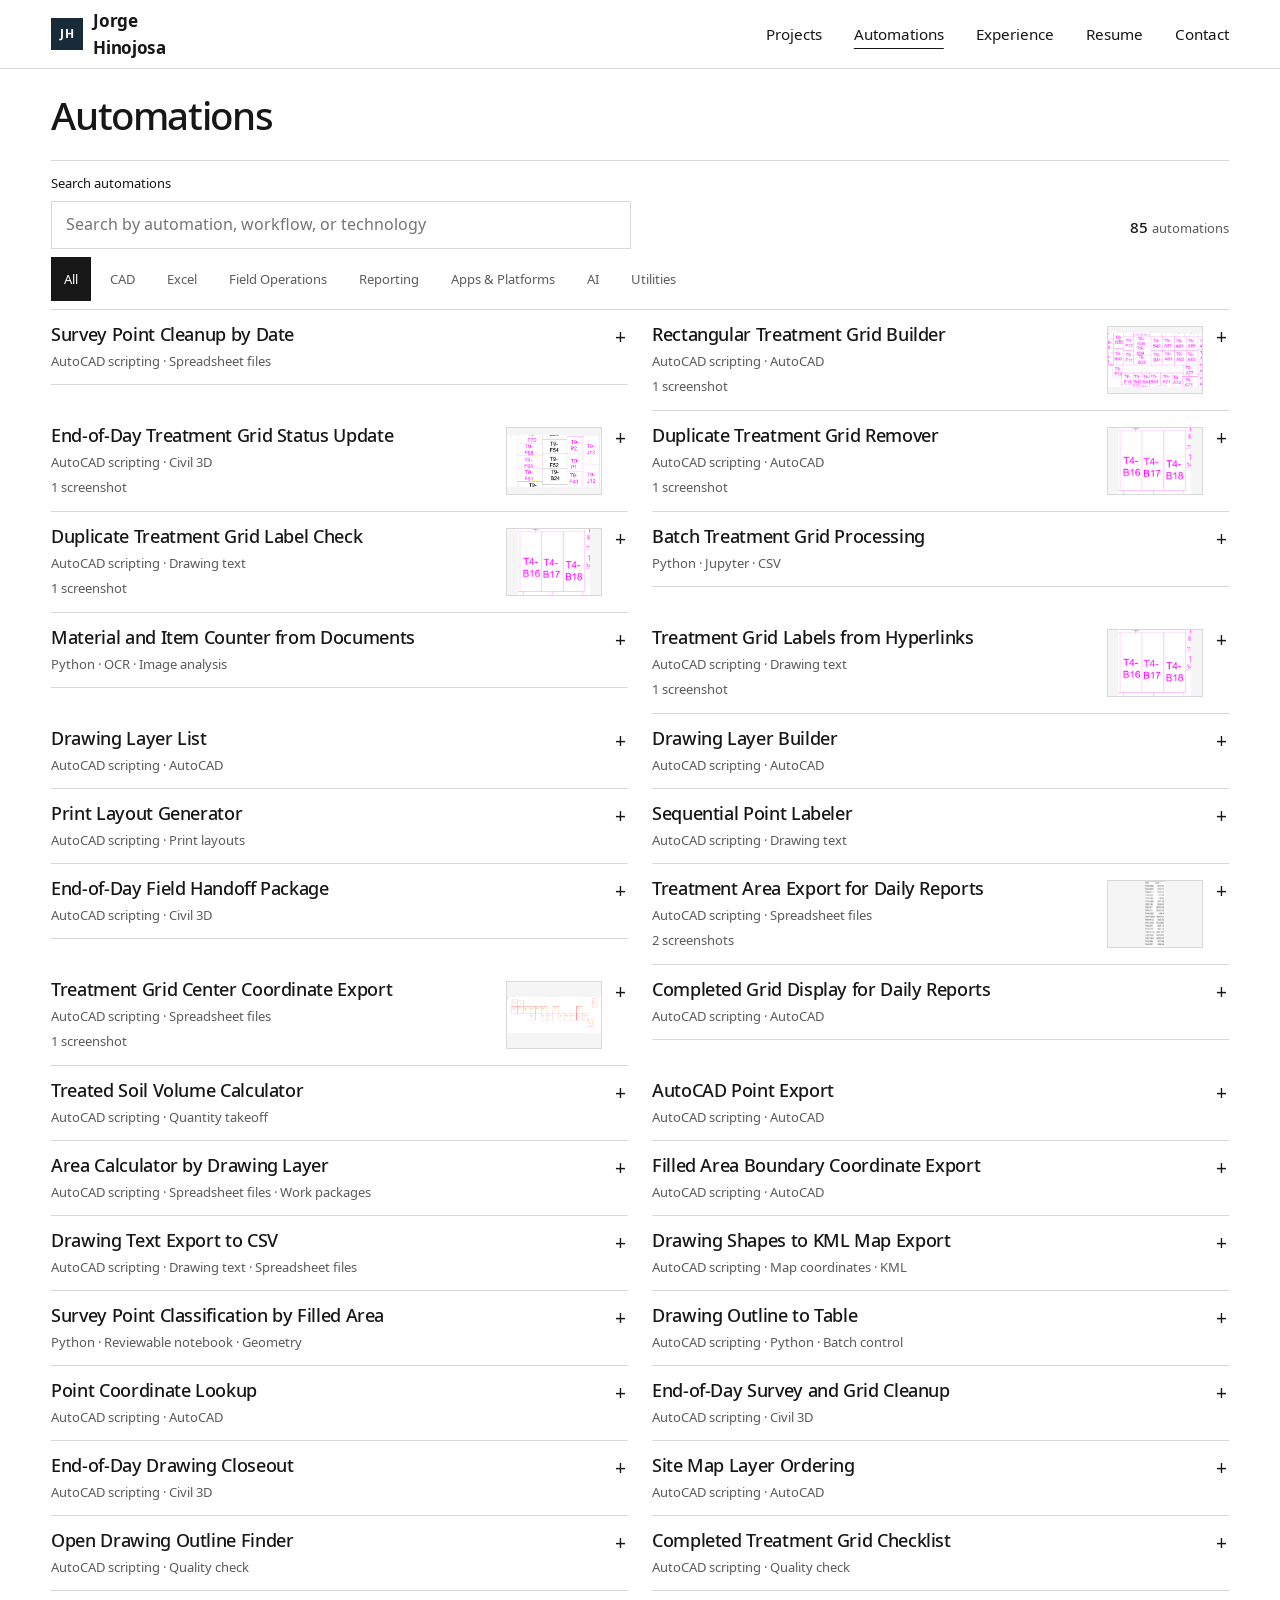
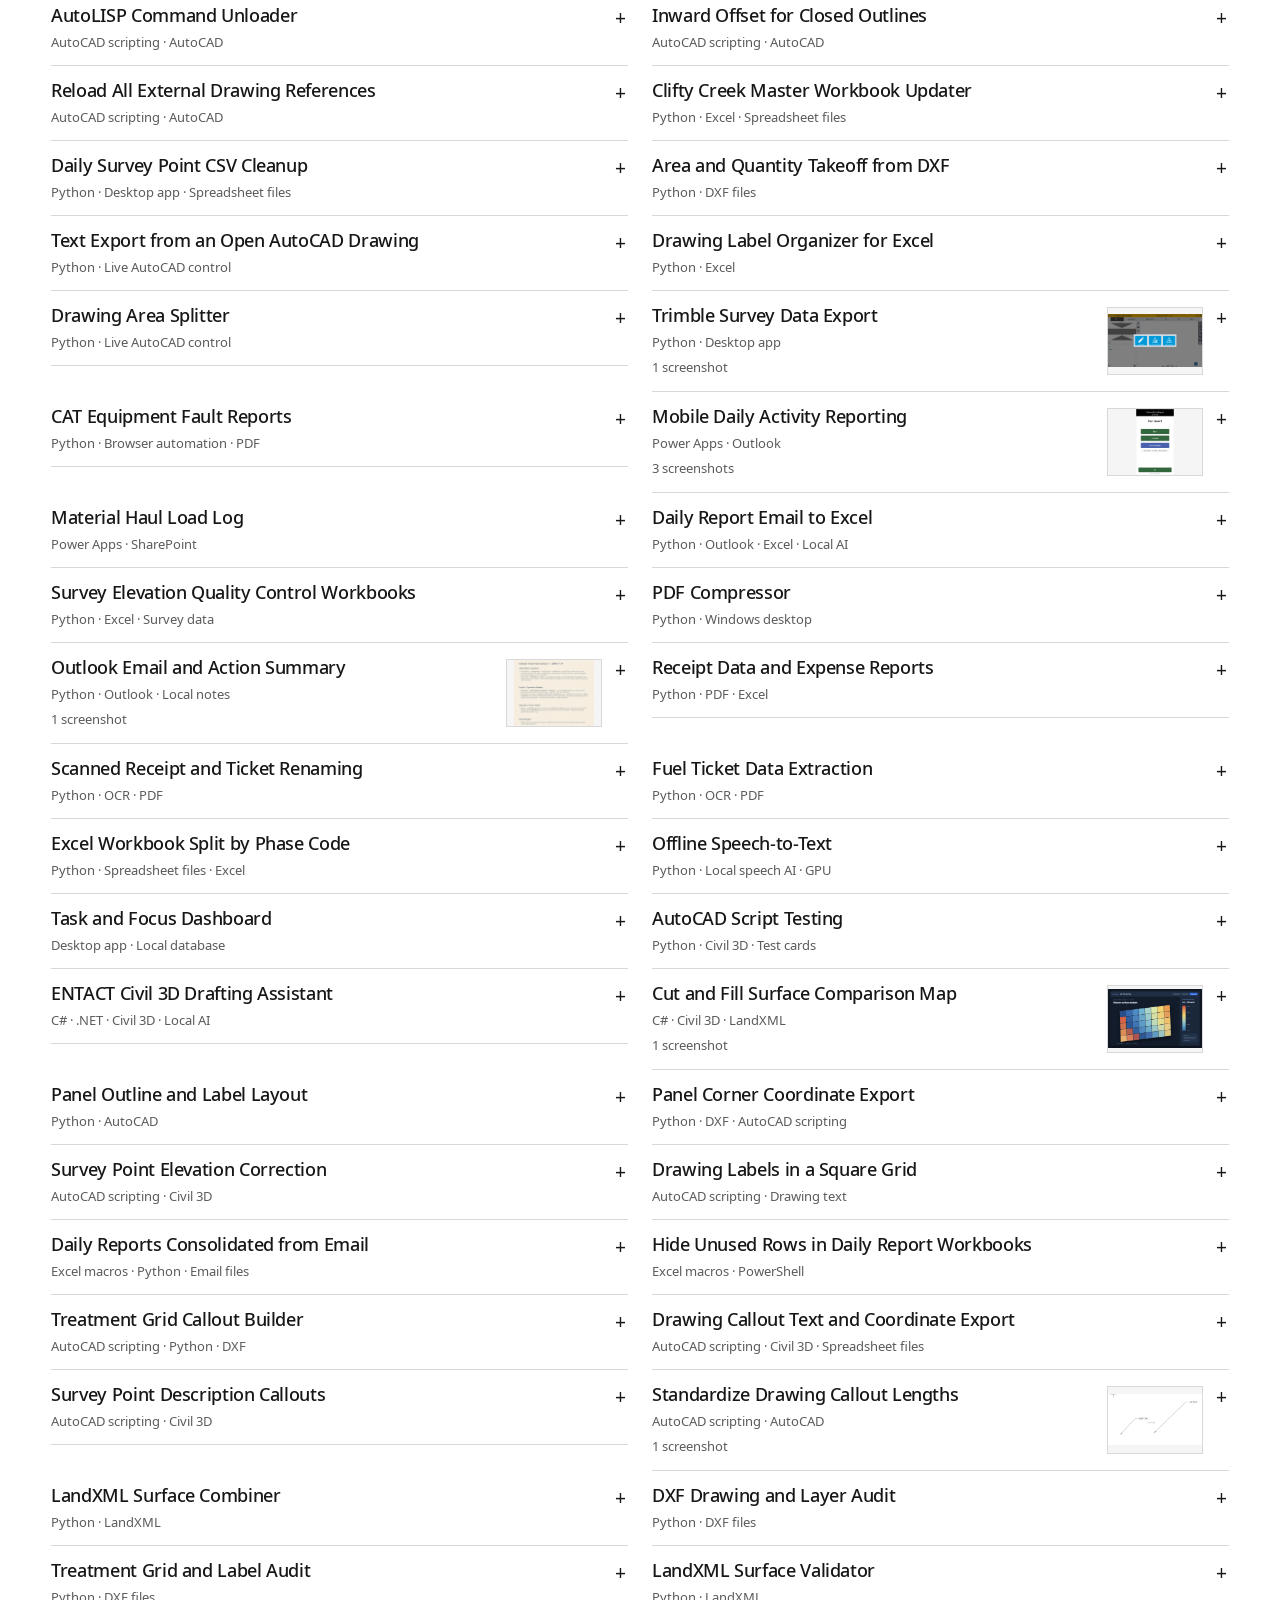
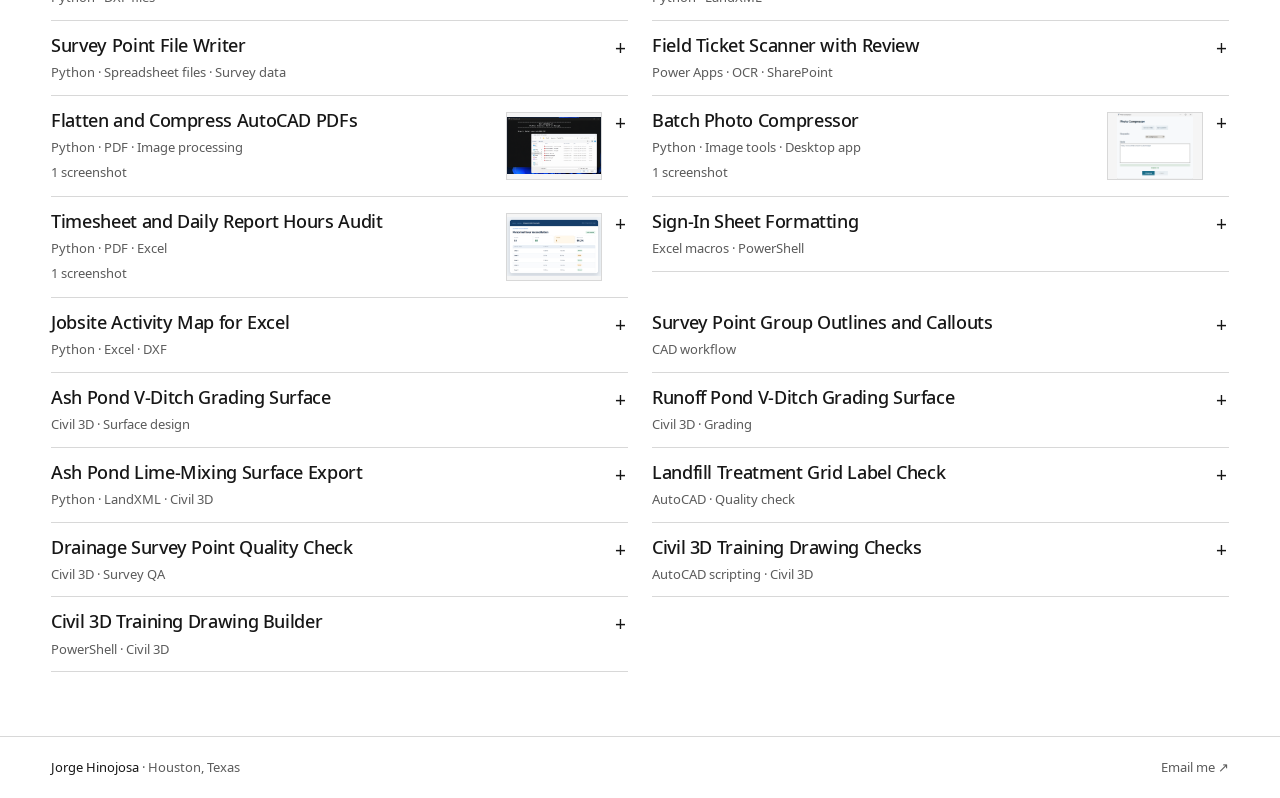
==== commit e171d5ae: "Apply preview feedback to navigation and portfolio pages" ====
--- a/automations.html
+++ b/automations.html
@@ -5,19 +5,11 @@
 
 
 <link rel="preload" href="assets/fonts/NotoSans-Regular.ttf" as="font" type="font/ttf" crossorigin />
-<link rel="stylesheet" href="editorial.css?v=automation-previews" /><script src="automations.js?v=automation-previews" defer></script><script src="editorial.js?v=resume-nav" defer></script></head><body>
+<link rel="stylesheet" href="editorial.css?v=compact-pages" /><script src="automations.js?v=compact-pages" defer></script><script src="editorial.js?v=compact-pages" defer></script></head><body>
 <a class="skip-link" href="#main-content">Skip to content</a>
-<nav class="site-nav" aria-label="Primary navigation"><div class="nav-shell"><a class="brand" href="index.html">Jorge Hinojosa</a><div class="nav-links"><a href="projects.html">Projects</a><a href="automations.html">Automations</a><a href="timeline.html" data-about-link>About</a><a href="resume.html">Resume</a><a href="contact.html">Contact</a></div></div></nav>
+<nav class="site-nav" aria-label="Primary navigation"><div class="nav-shell"><a class="brand" href="index.html"><span class="brand-mark" aria-hidden="true">JH</span>Jorge Hinojosa</a><div class="nav-links"><a href="projects.html">Projects</a><a href="automations.html">Automations</a><a href="timeline.html" data-experience-link>Experience</a><a href="resume.html">Resume</a><a href="contact.html">Contact</a></div></div></nav>
 <main class="page-content automation-catalog-page" id="main-content"><div class="editorial-shell">
-<header class="simple-heading"><h1>Automations</h1><p>A catalog of tools I developed for CAD, field operations, quality control, and project reporting.</p></header>
-<section class="automation-examples" aria-labelledby="featured-tools">
-<h2 id="featured-tools">Featured tools</h2>
-<ul>
-<li><a href="?q=Custom+Grid+Maker#automation-catalog">Custom Grid Maker</a><p>Builds rectangular AutoCAD treatment grids from two selected points.</p></li>
-<li><a href="?q=DAR+Field+Reporting+App#automation-catalog">DAR Field Reporting App</a><p>Records crew hours, equipment usage, and site notes for daily activity reports.</p></li>
-<li><a href="?q=QA%2FQC+Elevation+Workbooks#automation-catalog">QA/QC Elevation Workbooks</a><p>Compares surveyed elevations with design grades and identifies deviations outside tolerance.</p></li>
-</ul>
-</section>
+<header class="compact-page-heading"><h1>Automations</h1></header>
 <section id="automation-catalog" class="catalog-controls" aria-label="Automation catalog controls">
 <label class="catalog-search"><span>Search automations</span><input type="search" placeholder="Search by automation, workflow, or technology" data-automation-search autocomplete="off" /></label>
 <div class="catalog-filter-group" aria-label="Filter automations">
--- a/editorial.css
+++ b/editorial.css
@@ -37,9 +37,9 @@
 .section-index { margin-bottom: 12px; color: var(--soft); font-size: .875rem; font-weight: 400; letter-spacing: 0; }
 .muted { color: var(--soft); }
 .site-nav { position: relative; z-index: 100; border-bottom: 1px solid var(--line); background: var(--paper); }
-.nav-shell { display: flex; align-items: center; justify-content: space-between; gap: 24px; min-height: 88px; }
-.brand { min-width: 0; overflow-wrap: anywhere; font-size: 1.25rem; font-weight: 700; text-decoration: none; letter-spacing: -.02em; }
-.brand span { display: block; margin-top: 1px; color: var(--soft); font-size: .8125rem; font-weight: 400; letter-spacing: 0; }
+.nav-shell { display: flex; align-items: center; justify-content: space-between; gap: 24px; min-height: 68px; }
+.brand { display: inline-flex; align-items: center; gap: 10px; min-width: 0; font-size: 1.0625rem; font-weight: 700; text-decoration: none; letter-spacing: -.02em; }
+.brand-mark { display: grid; place-items: center; flex: 0 0 32px; height: 32px; background: #182b3b; color: #fff; font-size: .75rem; letter-spacing: .04em; }
 .nav-links { display: flex; align-items: center; gap: 32px; }
 .nav-links a { display: flex; align-items: center; min-height: 44px; font-size: .95rem; color: var(--ink); text-decoration: none; }
 .nav-links a:hover, .nav-links a[aria-current] { color: var(--ink); text-decoration: underline; text-decoration-color: var(--blue); text-underline-offset: 8px; }
@@ -71,11 +71,12 @@
 .project-preview .project-feature-link { display: grid; grid-template-columns: minmax(0, 1fr) minmax(0, 1.15fr); align-items: center; background: white; border: 1px solid var(--line); }
 .project-feature-link > div { padding: clamp(16px, 3vw, 40px); }
 .project-feature-link > div h3 { margin-top: 0; font-size: clamp(1.375rem, 2.1vw, 1.875rem); }
-.project-feature-link img { height: clamp(240px, 30vw, 340px); width: 100%; object-fit: contain; background: #efefef; }
-.project-image img.project-map { object-fit: contain; background: #f4f4f4; }
+.project-feature-link img { height: clamp(240px, 30vw, 340px); width: 100%; object-fit: cover; background: #efefef; }
+.project-preview img.project-map, .project-image img.project-map { object-fit: contain; background: #f4f4f4; }
 .project-preview h3 { display: flex; justify-content: space-between; gap: 16px; margin: 12px 0 4px; font-size: 1.375rem; line-height: 1.25; }
 .project-preview a:hover h3 { text-decoration: underline; }
 .project-preview p { margin: 0; color: var(--soft); font-size: .9375rem; }
+.project-preview .project-feature-role { margin-top: 12px; }
 .project-preview .project-image-note { margin-top: 4px; font-size: .8125rem; }
 .photo-credits { padding-block: 16px; color: var(--soft); font-size: .8125rem; }
 .photo-credits summary { display: inline-block; text-decoration: underline; text-underline-offset: 4px; }
@@ -92,6 +93,10 @@
 .page-hero h1 { margin-bottom: 10px; }
 .page-hero-copy { max-width: 65ch; color: var(--soft); }
 .page-content, .interest-page, .resume-shell { padding-block: 24px 40px; }
+.compact-page-heading { margin-bottom: clamp(12px, 2vw, 22px); }
+.compact-page-heading h1 { margin: 0; font-size: clamp(1.75rem, 3vw, 2.5rem); }
+.section-toolbar { display: flex; flex-wrap: wrap; align-items: center; justify-content: space-between; gap: 8px 18px; }
+.section-toolbar .about-nav { padding: 0; border: 0; }
 .simple-heading { max-width: 680px; margin-bottom: 24px; }
 .simple-heading .section-index { margin-bottom: 12px; }
 .simple-heading p:last-child { max-width: 580px; color: var(--soft); }
@@ -127,9 +132,12 @@
 .case-block h2 { font-size: 1.375rem; }
 .case-block > p:last-child { color: var(--ink); margin: 0; max-width: 70ch; }
 .timeline-entry { display: grid; grid-template-columns: 180px 1fr; gap: 14px 40px; padding-block: 24px; border-top: 1px solid var(--line); }
-.timeline-date { grid-column: 1; color: var(--soft); font-size: .8125rem; }
+.timeline-meta { grid-column: 1; grid-row: 1 / span 3; display: grid; justify-items: start; align-content: start; gap: 10px; }
+.timeline-date { margin: 0; color: var(--soft); font-size: .8125rem; }
 .organization-heading { display: flex; align-items: center; gap: 14px; font-size: 1.375rem; }
-.timeline-entry .organization-heading { margin: 0; }
+.timeline-entry .organization-heading { grid-column: 2; margin: 0; }
+.timeline-meta .organization-mark { display: block; width: 112px; max-width: 100%; height: 48px; }
+.timeline-meta .organization-mark img { object-position: left center; }
 .organization-mark { display: grid; place-items: center; flex: 0 0 56px; height: 42px; background: white; }
 .organization-mark img { display: block; width: 100%; height: 100%; object-fit: contain; }
 .timeline-entry > p:not(.timeline-date), .timeline-projects { grid-column: 2; }
@@ -191,9 +199,7 @@
 .coaching-heading p { color: var(--soft); }
 .coaching-contact { margin-top: 40px; padding-top: 28px; border-top: 1px solid var(--line); }
 .coaching-actions { display: flex; flex-wrap: wrap; gap: 24px; align-items: center; font-size: .8125rem; }
-.automation-examples ul { list-style: none; padding: 0; display: grid; grid-template-columns: repeat(3, minmax(0, 1fr)); gap: 24px; }
-.automation-examples p { margin: 4px 0 0; color: var(--soft); }
-.catalog-controls { display: grid; grid-template-columns: 1fr auto; gap: 20px; padding-block: 24px; margin-bottom: 12px; border-block: 1px solid var(--line); }
+.catalog-controls { display: grid; grid-template-columns: 1fr auto; gap: 8px 16px; padding-block: 12px 8px; margin-bottom: 0; border-block: 1px solid var(--line); }
 .catalog-search { min-width: 0; display: grid; gap: 8px; max-width: 580px; }
 .catalog-search span { font-size: .8125rem; }
 .catalog-search input { width: 100%; min-height: 46px; padding: 10px 14px; border: 1px solid var(--line); border-radius: 0; background: var(--white); color: var(--ink); font-size: 1rem; }
@@ -205,15 +211,14 @@
 .catalog-filter.is-active { background: var(--blue); color: white; }
 .automation-grid { display: grid; grid-template-columns: repeat(2, minmax(0, 1fr)); column-gap: 24px; align-items: start; }
 .automation-card { min-width: 0; overflow-wrap: anywhere; border-bottom: 1px solid var(--line); }
-.automation-card summary { position: relative; padding: 16px 26px 16px 0; list-style: none; }
+.automation-card summary { position: relative; padding: 12px 26px 12px 0; list-style: none; }
 .automation-card .automation-summary-with-image { --thumbnail-width: clamp(64px, 18vw, 96px); min-height: 100px; padding-right: calc(var(--thumbnail-width) + 38px); }
 .automation-thumbnail { position: absolute; top: 50%; right: 26px; transform: translateY(-50%); width: var(--thumbnail-width); height: 68px; object-fit: contain; background: #f5f5f5; border: 1px solid var(--line); }
 .automation-image-count { display: block; margin-top: 4px; color: var(--soft); font-size: .8125rem; }
 .automation-card summary::-webkit-details-marker { display: none; }
-.automation-card summary::after { content: '+'; position: absolute; right: 2px; top: 28px; color: var(--blue); font-size: 1.2rem; }
+.automation-card summary::after { content: '+'; position: absolute; right: 2px; top: 12px; color: var(--blue); font-size: 1.2rem; }
 .automation-card details[open] summary::after { content: '−'; }
-.automation-card h2 { margin: 8px 0; font: 500 1.125rem/1.4 var(--sans); letter-spacing: -.02em; }
-.automation-category { display: block; color: var(--blue); font-size: .8125rem; }
+.automation-card h2 { margin: 0 0 4px; font: 500 1.125rem/1.4 var(--sans); letter-spacing: -.02em; }
 .automation-meta { display: block; color: var(--soft); font-size: .8125rem; }
 .automation-description { padding: 0 26px 24px 0; color: var(--soft); font-size: .9375rem; }
 .automation-gallery { display: grid; gap: 12px; margin: 0 0 14px; }
@@ -221,8 +226,24 @@
 .automation-gallery img { display: block; width: auto; max-width: 100%; max-height: 440px; object-fit: contain; border: 1px solid var(--line); }
 .automation-status { font-size: .8125rem; color: var(--blue); }
 .catalog-empty { padding: 40px 0; color: var(--soft); }
-.resume-actions { display: flex; flex-wrap: wrap; align-items: center; gap: 24px; margin-bottom: 28px; }
+.resume-download { display: grid; place-items: center; width: 44px; height: 44px; flex: 0 0 44px; border: 1px solid var(--line); text-decoration: none; }
+.resume-download:hover { background: #f4f4f4; }
 .resume-document { display: block; width: 100%; height: 85vh; min-height: 600px; border: 1px solid var(--line); background: white; }
+.contact-page { display: grid; grid-template-columns: minmax(0, 1fr) minmax(0, 1.55fr); gap: clamp(24px, 5vw, 72px); align-items: start; max-width: 1100px; padding-top: clamp(12px, 3vw, 40px); }
+.contact-intro > p:first-of-type { max-width: 38ch; color: var(--soft); margin-bottom: 20px; }
+.contact-intro .button { min-height: 44px; }
+.contact-form { padding: clamp(18px, 4vw, 36px); border: 1px solid var(--line); background: #fafafa; }
+.contact-form h2 { margin-bottom: 24px; }
+.contact-fields { min-width: 0; margin: 0; padding: 0; border: 0; display: grid; grid-template-columns: repeat(2, minmax(0, 1fr)); gap: 18px; }
+.contact-field { display: grid; gap: 6px; min-width: 0; }
+.contact-field-wide { grid-column: 1 / -1; }
+.contact-field label { font-size: .875rem; font-weight: 500; }
+.contact-field :is(input, textarea) { width: 100%; min-height: 44px; padding: 9px 12px; border: 1px solid #929292; border-radius: 0; background: var(--white); color: var(--ink); }
+.contact-field textarea { display: block; resize: vertical; }
+.contact-form-actions { display: flex; align-items: center; flex-wrap: wrap; gap: 10px 16px; margin-top: 20px; }
+.contact-form-actions button { min-height: 44px; }
+.contact-form-actions button:disabled { opacity: .7; cursor: wait; }
+.contact-form-actions p { margin: 0; color: var(--soft); font-size: .8125rem; }
 .contact-actions { display: flex; flex-wrap: wrap; align-items: center; gap: 12px 20px; overflow-wrap: anywhere; }
 .contact-status { margin: 4px 0; color: var(--soft); }
 .contact-status:empty { margin: 0; }
@@ -236,6 +257,7 @@
   .project-item > div > .text-link { margin-top: 0; }
 }
 @media (max-width: 720px) {
+  .contact-page, .contact-fields { grid-template-columns: minmax(0, 1fr); }
   .nav-shell { min-height: 64px; flex-wrap: wrap; gap: 0 12px; padding-block: 8px; }
   .nav-links { width: 100%; flex-wrap: wrap; gap: 4px 20px; padding-bottom: 16px; }
   .has-menu-toggle .nav-links { display: none; }
@@ -246,8 +268,7 @@
   .work-header h1 { font-size: 1.875rem; }
   .project-grid, .project-list { grid-template-columns: 1fr; gap: 24px; }
   .project-preview img { aspect-ratio: 1.6; }
-  .project-preview .project-feature-link, .automation-examples ul { grid-template-columns: minmax(0, 1fr); }
-  .automation-examples ul { gap: 12px; }
+  .project-preview .project-feature-link { grid-template-columns: minmax(0, 1fr); }
   .project-feature-link img, .case-map img { height: clamp(200px, 62vw, 320px); }
   .footer-shell { flex-direction: column; gap: 16px; }
   .footer-shell > div { gap: 20px; }
@@ -261,8 +282,9 @@
   .case-facts { grid-template-columns: 1fr; gap: 18px; }
   .case-block { gap: 6px; }
   .timeline-entry, .timeline-projects { grid-template-columns: 1fr; }
-  .timeline-entry > *, .timeline-entry > p:not(.timeline-date), .timeline-projects { grid-column: 1; }
-  .timeline-date { margin: 0; }
+  .timeline-entry .organization-heading, .timeline-entry > p:not(.timeline-date), .timeline-projects { grid-column: 1; }
+  .timeline-meta { grid-row: auto; display: flex; align-items: center; flex-wrap: wrap; gap: 12px; }
+  .timeline-meta .organization-mark { flex: 0 0 84px; height: 42px; }
   .timeline-projects { gap: 18px; }
   .athlete-heading { display: block; }
   .athlete-highlights { grid-template-columns: 1fr; gap: 18px; }
@@ -273,7 +295,6 @@
   .catalog-count { grid-column: 1; grid-row: 3; padding: 0; }
   .automation-grid { grid-template-columns: 1fr; }
   .resume-document { display: none; }
-  .resume-actions { gap: 12px 24px; }
 }
 
 @media (hover: none) and (pointer: coarse) { .resume-document { display: none; } }
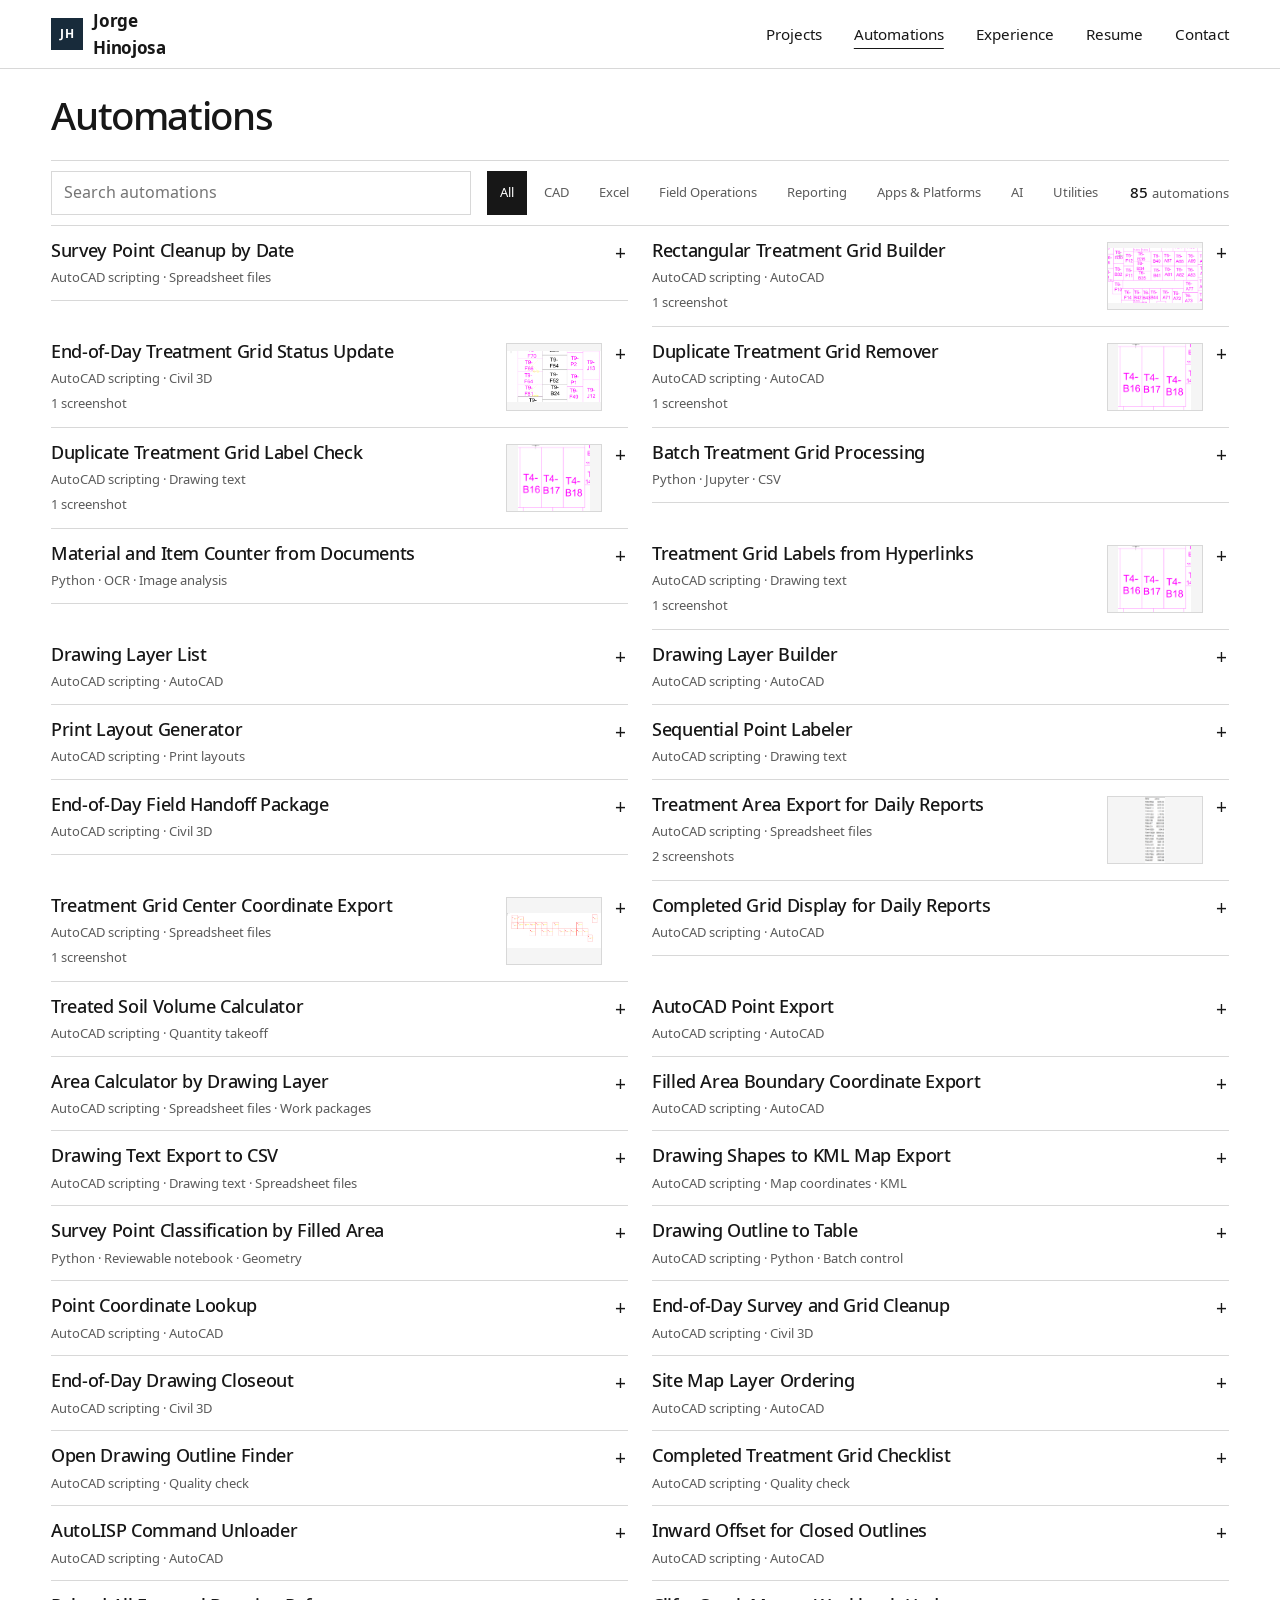
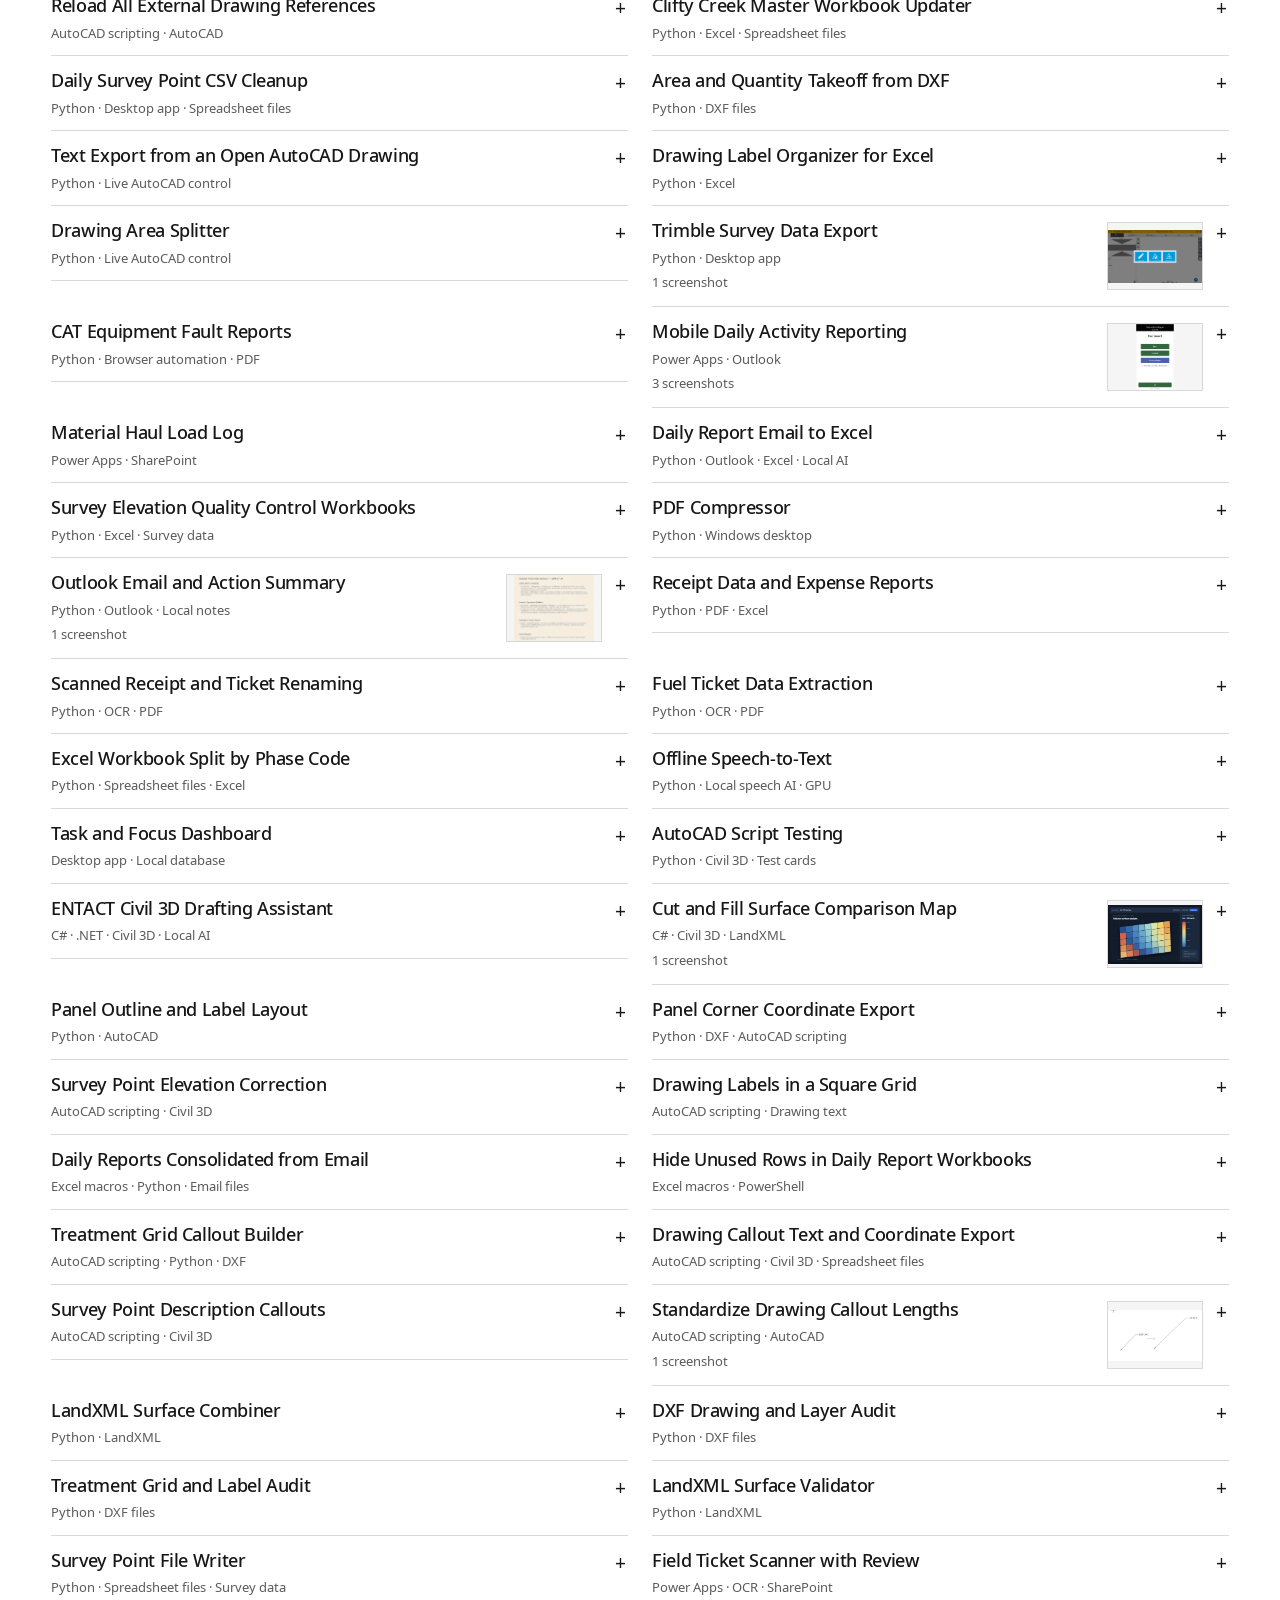
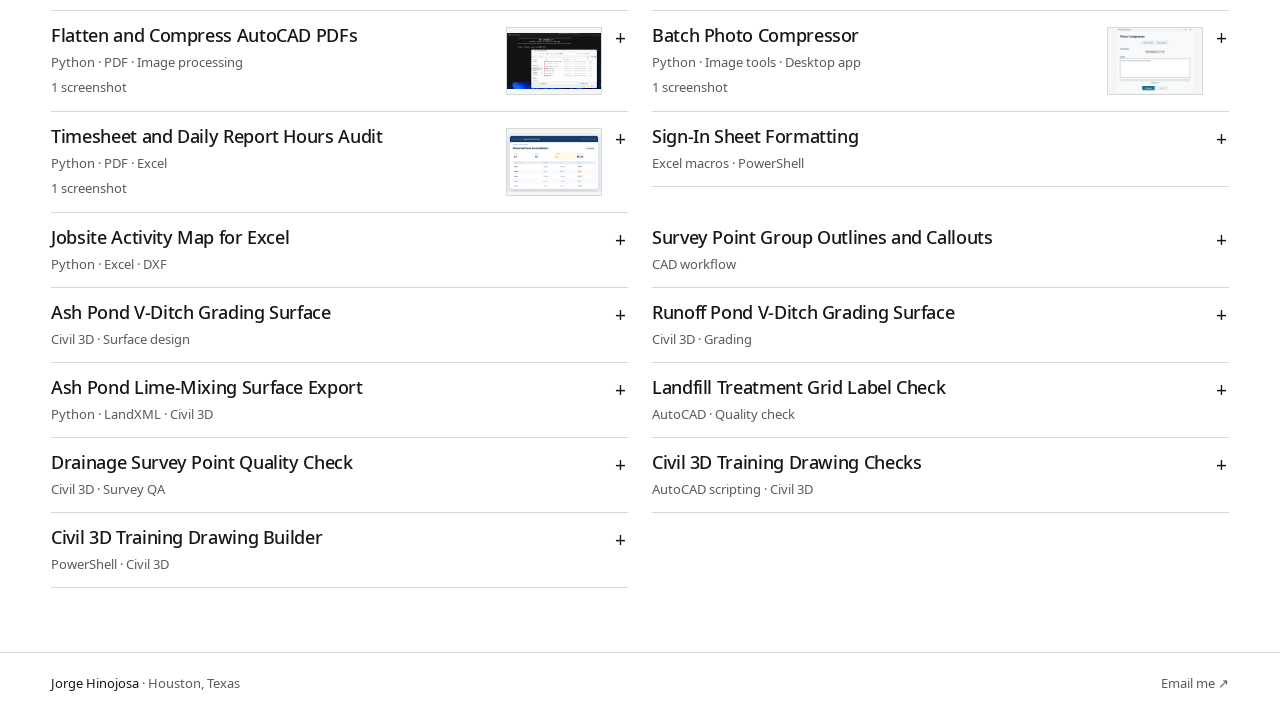
==== commit d7c967d0: "Redesign the homepage and streamline automation controls" ====
--- a/automations.html
+++ b/automations.html
@@ -5,13 +5,13 @@
 
 
 <link rel="preload" href="assets/fonts/NotoSans-Regular.ttf" as="font" type="font/ttf" crossorigin />
-<link rel="stylesheet" href="editorial.css?v=compact-pages" /><script src="automations.js?v=compact-pages" defer></script><script src="editorial.js?v=compact-pages" defer></script></head><body>
+<link rel="stylesheet" href="editorial.css?v=catalog-toolbar" /><script src="automations.js?v=compact-pages" defer></script><script src="editorial.js?v=compact-pages" defer></script></head><body>
 <a class="skip-link" href="#main-content">Skip to content</a>
 <nav class="site-nav" aria-label="Primary navigation"><div class="nav-shell"><a class="brand" href="index.html"><span class="brand-mark" aria-hidden="true">JH</span>Jorge Hinojosa</a><div class="nav-links"><a href="projects.html">Projects</a><a href="automations.html">Automations</a><a href="timeline.html" data-experience-link>Experience</a><a href="resume.html">Resume</a><a href="contact.html">Contact</a></div></div></nav>
 <main class="page-content automation-catalog-page" id="main-content"><div class="editorial-shell">
 <header class="compact-page-heading"><h1>Automations</h1></header>
 <section id="automation-catalog" class="catalog-controls" aria-label="Automation catalog controls">
-<label class="catalog-search"><span>Search automations</span><input type="search" placeholder="Search by automation, workflow, or technology" data-automation-search autocomplete="off" /></label>
+<input class="catalog-search" type="search" aria-label="Search automations" placeholder="Search automations" data-automation-search autocomplete="off" />
 <div class="catalog-filter-group" aria-label="Filter automations">
 <button class="catalog-filter is-active" type="button" data-automation-filter="all">All</button>
 <button class="catalog-filter" type="button" data-automation-filter="cad">CAD</button>
--- a/editorial.css
+++ b/editorial.css
@@ -59,28 +59,42 @@
 .button-primary:hover { background: #3b3b3b; color: white; }
 .text-link { display: inline-block; padding-block: 6px; color: var(--blue); font-size: .9375rem; font-weight: 500; }
 .home-page { padding-bottom: 20px; }
-.work-header { padding-block: 30px 24px; }
-.work-header h1 { margin: 0 0 10px; font-size: clamp(2rem, 3vw, 2.75rem); }
-.work-header p { max-width: 68ch; margin: 0; color: var(--soft); }
-.work-section-title { margin: 0 0 16px; padding-top: 16px; border-top: 1px solid var(--line); font-size: 1.125rem; }
-.project-grid { display: grid; grid-template-columns: repeat(2, minmax(0, 1fr)); gap: 28px var(--grid-gap); }
-.project-preview { min-width: 0; }
-.project-preview-featured { grid-column: 1 / -1; }
-.project-preview a { display: block; text-decoration: none; }
-.project-preview img { width: 100%; height: auto; aspect-ratio: 1.85; object-fit: cover; background: #ededed; }
-.project-preview .project-feature-link { display: grid; grid-template-columns: minmax(0, 1fr) minmax(0, 1.15fr); align-items: center; background: white; border: 1px solid var(--line); }
-.project-feature-link > div { padding: clamp(16px, 3vw, 40px); }
-.project-feature-link > div h3 { margin-top: 0; font-size: clamp(1.375rem, 2.1vw, 1.875rem); }
-.project-feature-link img { height: clamp(240px, 30vw, 340px); width: 100%; object-fit: cover; background: #efefef; }
-.project-preview img.project-map, .project-image img.project-map { object-fit: contain; background: #f4f4f4; }
-.project-preview h3 { display: flex; justify-content: space-between; gap: 16px; margin: 12px 0 4px; font-size: 1.375rem; line-height: 1.25; }
-.project-preview a:hover h3 { text-decoration: underline; }
-.project-preview p { margin: 0; color: var(--soft); font-size: .9375rem; }
-.project-preview .project-feature-role { margin-top: 12px; }
-.project-preview .project-image-note { margin-top: 4px; font-size: .8125rem; }
-.photo-credits { padding-block: 16px; color: var(--soft); font-size: .8125rem; }
-.photo-credits summary { display: inline-block; text-decoration: underline; text-underline-offset: 4px; }
-.photo-credits p { max-width: 85ch; margin-top: 12px; }
+.home-intro { display: grid; grid-template-columns: minmax(0, 1.8fr) minmax(0, 1fr); align-items: center; gap: clamp(20px, 5vw, 64px); padding-block: clamp(20px, 4vw, 48px) clamp(20px, 3vw, 36px); }
+.work-header h1 { max-width: 17ch; margin: 0 0 12px; color: #182b3b; font-size: clamp(2.1rem, 4.4vw, 3.75rem); line-height: 1.08; }
+.work-header p { max-width: 59ch; margin: 0 0 8px; color: var(--soft); }
+.startup-section { align-self: stretch; display: flex; flex-direction: column; justify-content: center; padding: clamp(16px, 2.5vw, 26px); border: 1px solid #d7dee3; background: #f4f6f7; }
+.startup-heading { display: flex; align-items: center; gap: 12px; margin-bottom: 10px; }
+.startup-heading img { flex: 0 0 44px; }
+.startup-heading h2 { margin: 0; font-size: 1.375rem; }
+.startup-section p { margin: 0 0 8px; color: var(--soft); font-size: .9375rem; }
+.startup-section .text-link { align-self: flex-start; }
+.home-section-heading { display: flex; flex-wrap: wrap; justify-content: space-between; align-items: center; gap: 4px 16px; padding-block: 10px; border-top: 1px solid var(--line); }
+.home-section-heading h2 { margin: 0; font-size: 1.35rem; }
+.home-feature { display: grid; grid-template-columns: minmax(0, 1.4fr) minmax(0, 1fr); background: #182b3b; color: #fff; }
+.home-feature figure { position: relative; min-height: 300px; margin: 0; }
+.home-feature figure img { position: absolute; inset: 0; width: 100%; height: 100%; object-fit: cover; }
+.home-feature figcaption { position: absolute; bottom: 0; left: 0; padding: 5px 10px; background: #182b3b; font-size: .75rem; }
+.home-feature-content { padding: clamp(18px, 3vw, 38px); }
+.home-feature-content h3 { margin: 0 0 8px; font-size: clamp(1.5rem, 3vw, 2.5rem); line-height: 1.16; letter-spacing: -.035em; }
+.home-feature-content p { margin: 0 0 12px; color: #e1e8ed; }
+.home-feature-content .home-project-category { font-size: .875rem; }
+.home-project-facts { display: flex; flex-wrap: wrap; gap: 12px 24px; margin: 16px 0 8px; padding-top: 12px; border-top: 1px solid #536472; }
+.home-project-facts dt { font-size: .8125rem; color: #d5e0e7; }
+.home-project-facts dd { margin: 0; font-size: clamp(1.05rem, 1.7vw, 1.35rem); font-weight: 500; }
+.home-case-link { display: inline-flex; align-items: center; gap: 8px; min-height: 44px; font-size: .9375rem; }
+.home-case-link:hover { color: #d5e0e7; }
+.home-case-link:focus-visible { outline-color: #fff; }
+.home-project-grid { display: grid; grid-template-columns: repeat(2, minmax(0, 1fr)); gap: 0 var(--grid-gap); margin-top: 16px; }
+.home-project { border-bottom: 1px solid var(--line); }
+.home-project a { display: grid; grid-template-columns: minmax(92px, 28%) minmax(0, 1fr); align-items: center; gap: 14px; padding-block: 12px; text-decoration: none; }
+.home-project a:hover h3 { text-decoration: underline; }
+.home-project img { width: 100%; height: clamp(76px, 10vw, 106px); object-fit: cover; background: #f4f4f4; }
+.home-project:last-child img { object-fit: contain; }
+.home-project h3 { margin: 0 0 4px; font-size: 1.125rem; }
+.home-project p { margin: 0; color: var(--soft); font-size: .875rem; }
+.photo-credits { padding-block: 12px; color: var(--soft); font-size: .8125rem; }
+.photo-credits summary { text-decoration: underline; text-underline-offset: 4px; }
+.photo-credits p { max-width: 85ch; margin: 8px 0 0; }
 .site-footer { margin-top: 24px; border-top: 1px solid var(--line); }
 .footer-shell { display: flex; justify-content: space-between; gap: 24px; padding-block: 20px; font-size: .8125rem; }
 .footer-shell p { margin: 0; }
@@ -199,13 +213,11 @@
 .coaching-heading p { color: var(--soft); }
 .coaching-contact { margin-top: 40px; padding-top: 28px; border-top: 1px solid var(--line); }
 .coaching-actions { display: flex; flex-wrap: wrap; gap: 24px; align-items: center; font-size: .8125rem; }
-.catalog-controls { display: grid; grid-template-columns: 1fr auto; gap: 8px 16px; padding-block: 12px 8px; margin-bottom: 0; border-block: 1px solid var(--line); }
-.catalog-search { min-width: 0; display: grid; gap: 8px; max-width: 580px; }
-.catalog-search span { font-size: .8125rem; }
-.catalog-search input { width: 100%; min-height: 46px; padding: 10px 14px; border: 1px solid var(--line); border-radius: 0; background: var(--white); color: var(--ink); font-size: 1rem; }
-.catalog-count { grid-column: 2; grid-row: 1; align-self: end; padding-bottom: 10px; color: var(--soft); font-size: .8125rem; }
+.catalog-controls { display: flex; flex-wrap: wrap; align-items: center; gap: 8px 16px; padding-block: 10px; border-block: 1px solid var(--line); }
+.catalog-search { flex: 1 0 220px; width: 100%; min-width: 0; max-width: 420px; min-height: 44px; padding: 8px 12px; border: 1px solid var(--line); border-radius: 0; background: var(--white); color: var(--ink); font-size: 1rem; }
+.catalog-count { margin-left: auto; color: var(--soft); font-size: .8125rem; white-space: nowrap; }
 .catalog-count strong { margin-right: 4px; color: var(--ink); font-size: .95rem; font-weight: 500; }
-.catalog-filter-group { grid-column: 1 / -1; display: flex; flex-wrap: wrap; gap: 6px; }
+.catalog-filter-group { display: flex; flex-wrap: wrap; gap: 4px; }
 .catalog-filter { min-height: 44px; padding: 8px 12px; border: 1px solid transparent; border-radius: 0; background: transparent; color: var(--soft); font-size: .8125rem; }
 .catalog-filter:hover { border-color: var(--line); }
 .catalog-filter.is-active { background: var(--blue); color: white; }
@@ -258,18 +270,16 @@
 }
 @media (max-width: 720px) {
   .contact-page, .contact-fields { grid-template-columns: minmax(0, 1fr); }
+  .home-intro, .home-feature, .home-project-grid { grid-template-columns: minmax(0, 1fr); }
+  .home-feature figure { min-height: clamp(180px, 55vw, 320px); }
   .nav-shell { min-height: 64px; flex-wrap: wrap; gap: 0 12px; padding-block: 8px; }
   .nav-links { width: 100%; flex-wrap: wrap; gap: 4px 20px; padding-bottom: 16px; }
   .has-menu-toggle .nav-links { display: none; }
   .has-menu-toggle.is-menu-open .nav-links { display: flex; flex-direction: column; align-items: stretch; }
   .has-menu-toggle .nav-links a { min-height: 48px; }
   .nav-toggle { display: flex; }
-  .work-header { padding-block: 24px 20px; }
-  .work-header h1 { font-size: 1.875rem; }
-  .project-grid, .project-list { grid-template-columns: 1fr; gap: 24px; }
-  .project-preview img { aspect-ratio: 1.6; }
-  .project-preview .project-feature-link { grid-template-columns: minmax(0, 1fr); }
-  .project-feature-link img, .case-map img { height: clamp(200px, 62vw, 320px); }
+  .project-list { grid-template-columns: 1fr; gap: 24px; }
+  .case-map img { height: clamp(200px, 62vw, 320px); }
   .footer-shell { flex-direction: column; gap: 16px; }
   .footer-shell > div { gap: 20px; }
   .page-hero, .interest-page-header { padding-top: 24px; }
@@ -290,9 +300,8 @@
   .athlete-highlights { grid-template-columns: 1fr; gap: 18px; }
   .athlete-slide img { height: 320px; }
   .interest-card .interest-visual { order: 2; }
-  .catalog-controls { grid-template-columns: 1fr; }
-  .catalog-filter-group { grid-column: 1; }
-  .catalog-count { grid-column: 1; grid-row: 3; padding: 0; }
+  .catalog-search { flex-basis: 100%; max-width: none; }
+  .catalog-filter-group { width: 100%; }
   .automation-grid { grid-template-columns: 1fr; }
   .resume-document { display: none; }
 }
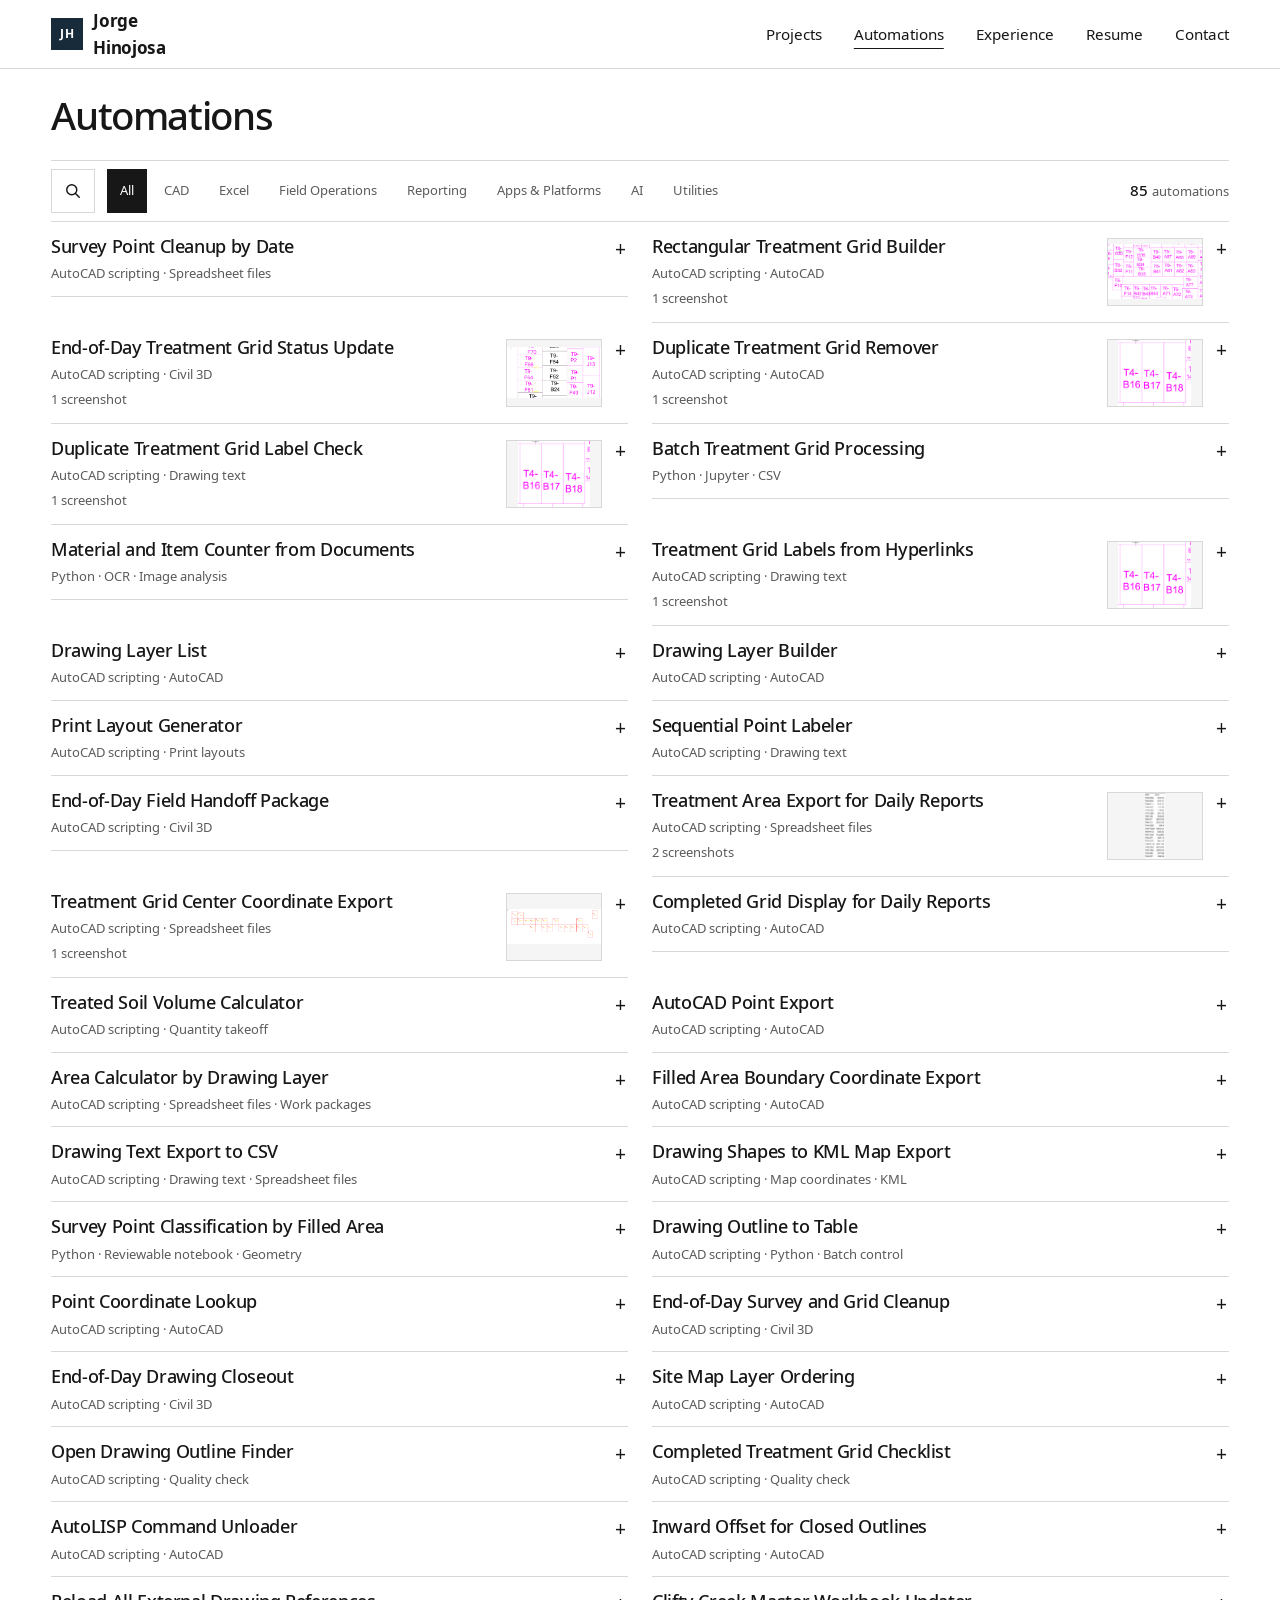
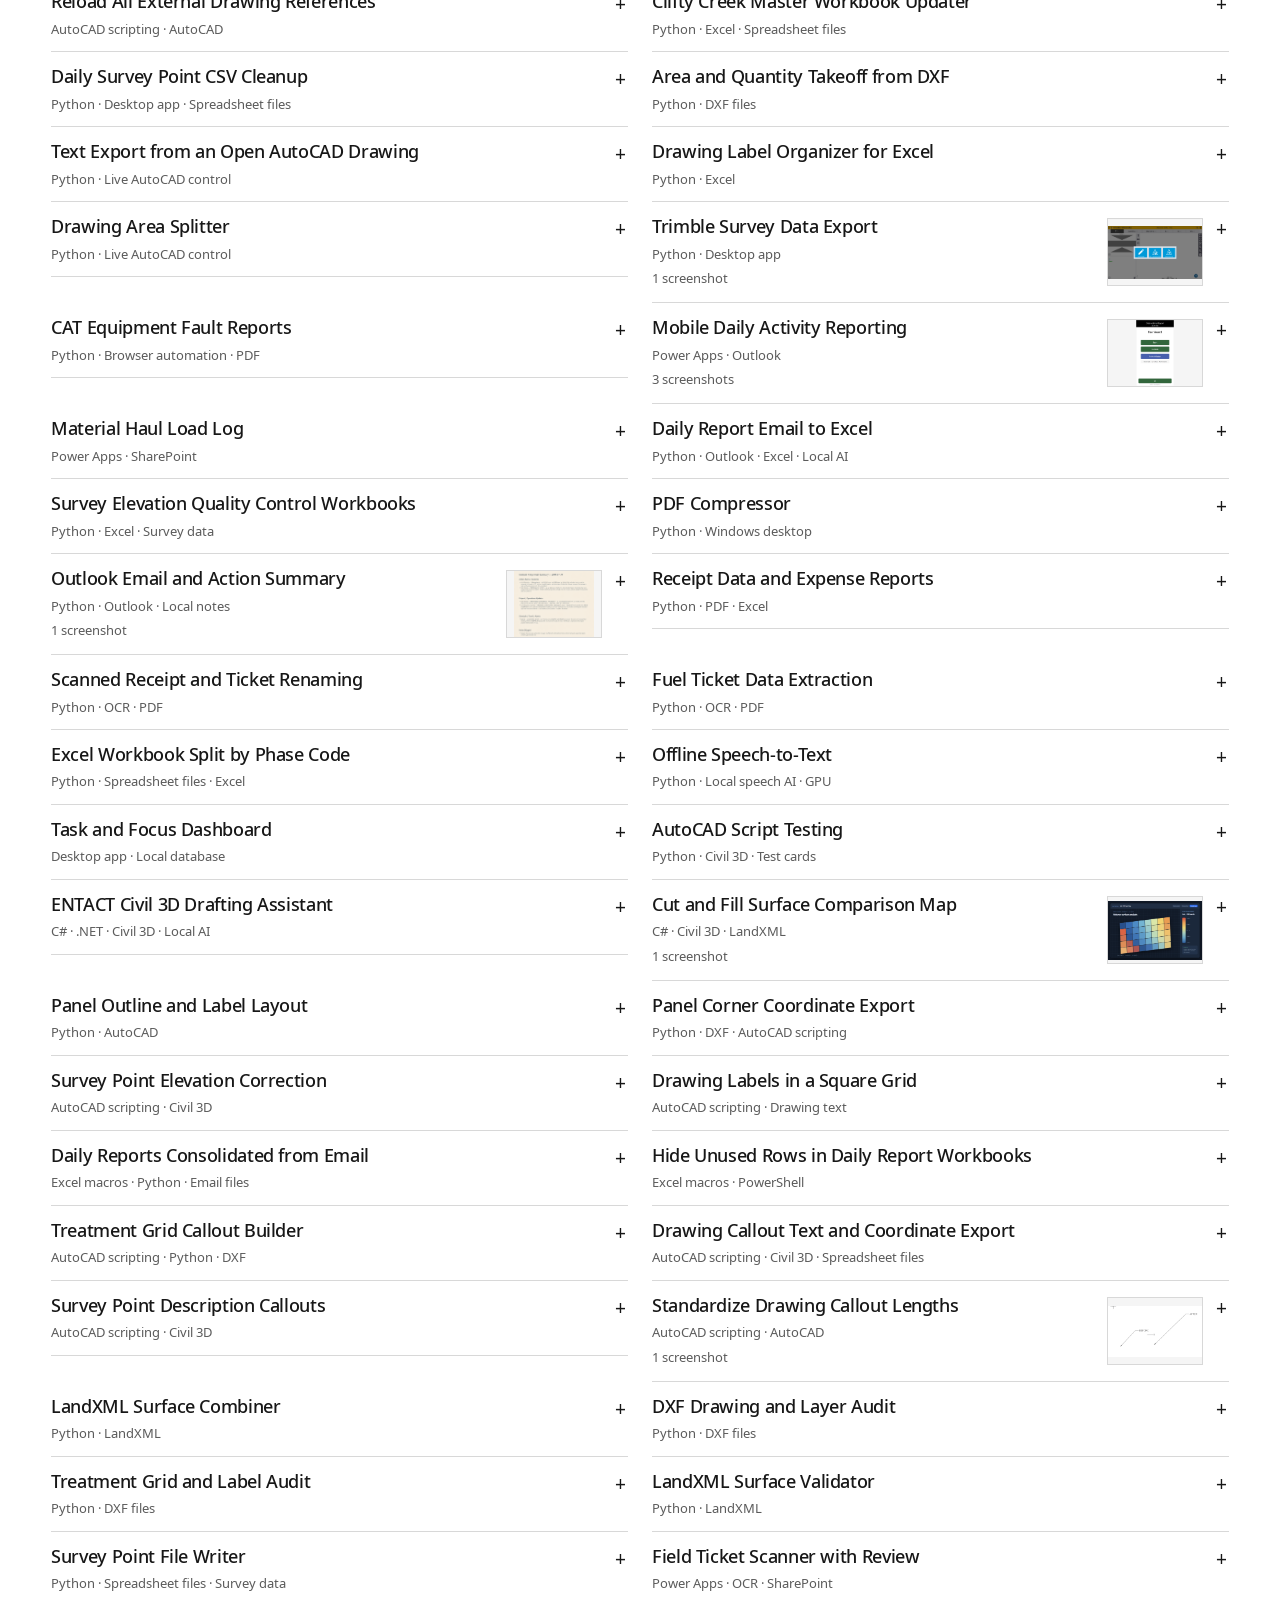
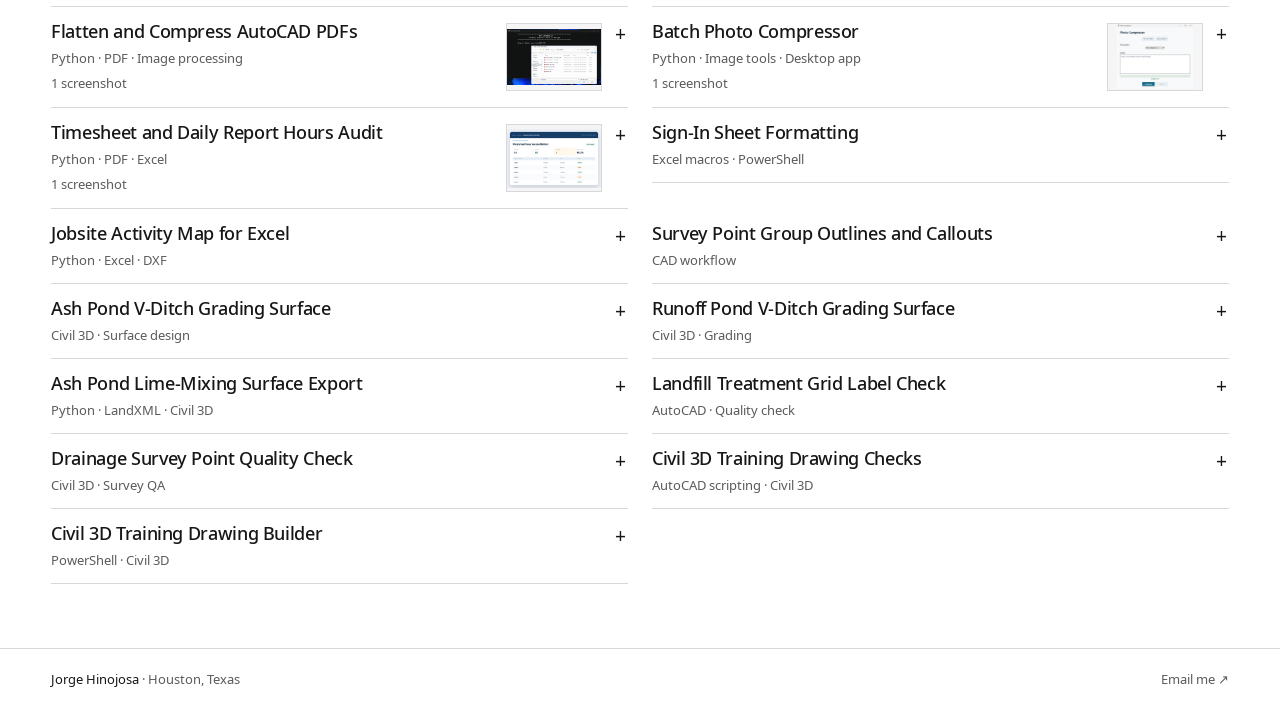
==== commit 1ddb771c: "Collapse automation search into a toolbar icon" ====
--- a/automations.html
+++ b/automations.html
@@ -5,13 +5,18 @@
 
 
 <link rel="preload" href="assets/fonts/NotoSans-Regular.ttf" as="font" type="font/ttf" crossorigin />
-<link rel="stylesheet" href="editorial.css?v=catalog-toolbar" /><script src="automations.js?v=compact-pages" defer></script><script src="editorial.js?v=compact-pages" defer></script></head><body>
+<link rel="stylesheet" href="editorial.css?v=catalog-search-icon" /><script src="automations.js?v=compact-pages" defer></script><script src="editorial.js?v=catalog-search-icon" defer></script></head><body>
 <a class="skip-link" href="#main-content">Skip to content</a>
 <nav class="site-nav" aria-label="Primary navigation"><div class="nav-shell"><a class="brand" href="index.html"><span class="brand-mark" aria-hidden="true">JH</span>Jorge Hinojosa</a><div class="nav-links"><a href="projects.html">Projects</a><a href="automations.html">Automations</a><a href="timeline.html" data-experience-link>Experience</a><a href="resume.html">Resume</a><a href="contact.html">Contact</a></div></div></nav>
 <main class="page-content automation-catalog-page" id="main-content"><div class="editorial-shell">
 <header class="compact-page-heading"><h1>Automations</h1></header>
 <section id="automation-catalog" class="catalog-controls" aria-label="Automation catalog controls">
-<input class="catalog-search" type="search" aria-label="Search automations" placeholder="Search automations" data-automation-search autocomplete="off" />
+<button class="catalog-search-toggle" type="button" aria-label="Open automation search" aria-expanded="false" aria-controls="automation-search-panel" data-automation-search-toggle>
+  <svg viewBox="0 0 24 24" width="20" height="20" fill="none" stroke="currentColor" stroke-width="1.75" stroke-linecap="round" aria-hidden="true" focusable="false">
+    <circle cx="10.5" cy="10.5" r="6" />
+    <path d="m15 15 4.5 4.5" />
+  </svg>
+</button>
 <div class="catalog-filter-group" aria-label="Filter automations">
 <button class="catalog-filter is-active" type="button" data-automation-filter="all">All</button>
 <button class="catalog-filter" type="button" data-automation-filter="cad">CAD</button>
@@ -23,6 +28,10 @@
 <button class="catalog-filter" type="button" data-automation-filter="utility">Utilities</button>
 </div>
 <div class="catalog-count" aria-live="polite"><strong data-automation-count>0</strong><span>automations</span></div>
+<div class="catalog-search-panel" id="automation-search-panel" hidden>
+  <input class="catalog-search" type="search" aria-label="Search automations" placeholder="Search automations" data-automation-search autocomplete="off" />
+  <button class="button" type="button" data-automation-search-clear hidden>Clear</button>
+</div>
 </section>
 
 <section class="automation-grid" data-automation-grid aria-label="Automations"></section>
--- a/editorial.css
+++ b/editorial.css
@@ -213,11 +213,16 @@
 .coaching-heading p { color: var(--soft); }
 .coaching-contact { margin-top: 40px; padding-top: 28px; border-top: 1px solid var(--line); }
 .coaching-actions { display: flex; flex-wrap: wrap; gap: 24px; align-items: center; font-size: .8125rem; }
-.catalog-controls { display: flex; flex-wrap: wrap; align-items: center; gap: 8px 16px; padding-block: 10px; border-block: 1px solid var(--line); }
-.catalog-search { flex: 1 0 220px; width: 100%; min-width: 0; max-width: 420px; min-height: 44px; padding: 8px 12px; border: 1px solid var(--line); border-radius: 0; background: var(--white); color: var(--ink); font-size: 1rem; }
+.catalog-controls { display: flex; flex-wrap: wrap; align-items: center; gap: 8px 12px; padding-block: 8px; border-block: 1px solid var(--line); }
+.catalog-search-toggle { display: grid; place-items: center; flex: 0 0 44px; width: 44px; height: 44px; padding: 0; border: 1px solid var(--line); background: var(--white); color: var(--ink); }
+.catalog-search-toggle:hover, .catalog-search-toggle[aria-expanded="true"] { background: #f4f4f4; }
+.catalog-search-toggle.has-query { background: var(--ink); color: var(--white); }
+.catalog-search-panel { display: flex; align-items: center; gap: 8px; flex: 1 0 100%; padding-block: 4px; }
+.catalog-search-panel .button { min-height: 44px; }
+.catalog-search { width: 100%; min-width: 0; max-width: 420px; min-height: 44px; padding: 8px 12px; border: 1px solid var(--line); border-radius: 0; background: var(--white); color: var(--ink); font-size: 1rem; }
 .catalog-count { margin-left: auto; color: var(--soft); font-size: .8125rem; white-space: nowrap; }
 .catalog-count strong { margin-right: 4px; color: var(--ink); font-size: .95rem; font-weight: 500; }
-.catalog-filter-group { display: flex; flex-wrap: wrap; gap: 4px; }
+.catalog-filter-group { display: flex; flex: 0 1 auto; min-width: 0; flex-wrap: wrap; gap: 4px; }
 .catalog-filter { min-height: 44px; padding: 8px 12px; border: 1px solid transparent; border-radius: 0; background: transparent; color: var(--soft); font-size: .8125rem; }
 .catalog-filter:hover { border-color: var(--line); }
 .catalog-filter.is-active { background: var(--blue); color: white; }
@@ -300,8 +305,8 @@
   .athlete-highlights { grid-template-columns: 1fr; gap: 18px; }
   .athlete-slide img { height: 320px; }
   .interest-card .interest-visual { order: 2; }
-  .catalog-search { flex-basis: 100%; max-width: none; }
-  .catalog-filter-group { width: 100%; }
+  .catalog-search { max-width: none; }
+  .catalog-filter-group { flex: 1 1 220px; }
   .automation-grid { grid-template-columns: 1fr; }
   .resume-document { display: none; }
 }
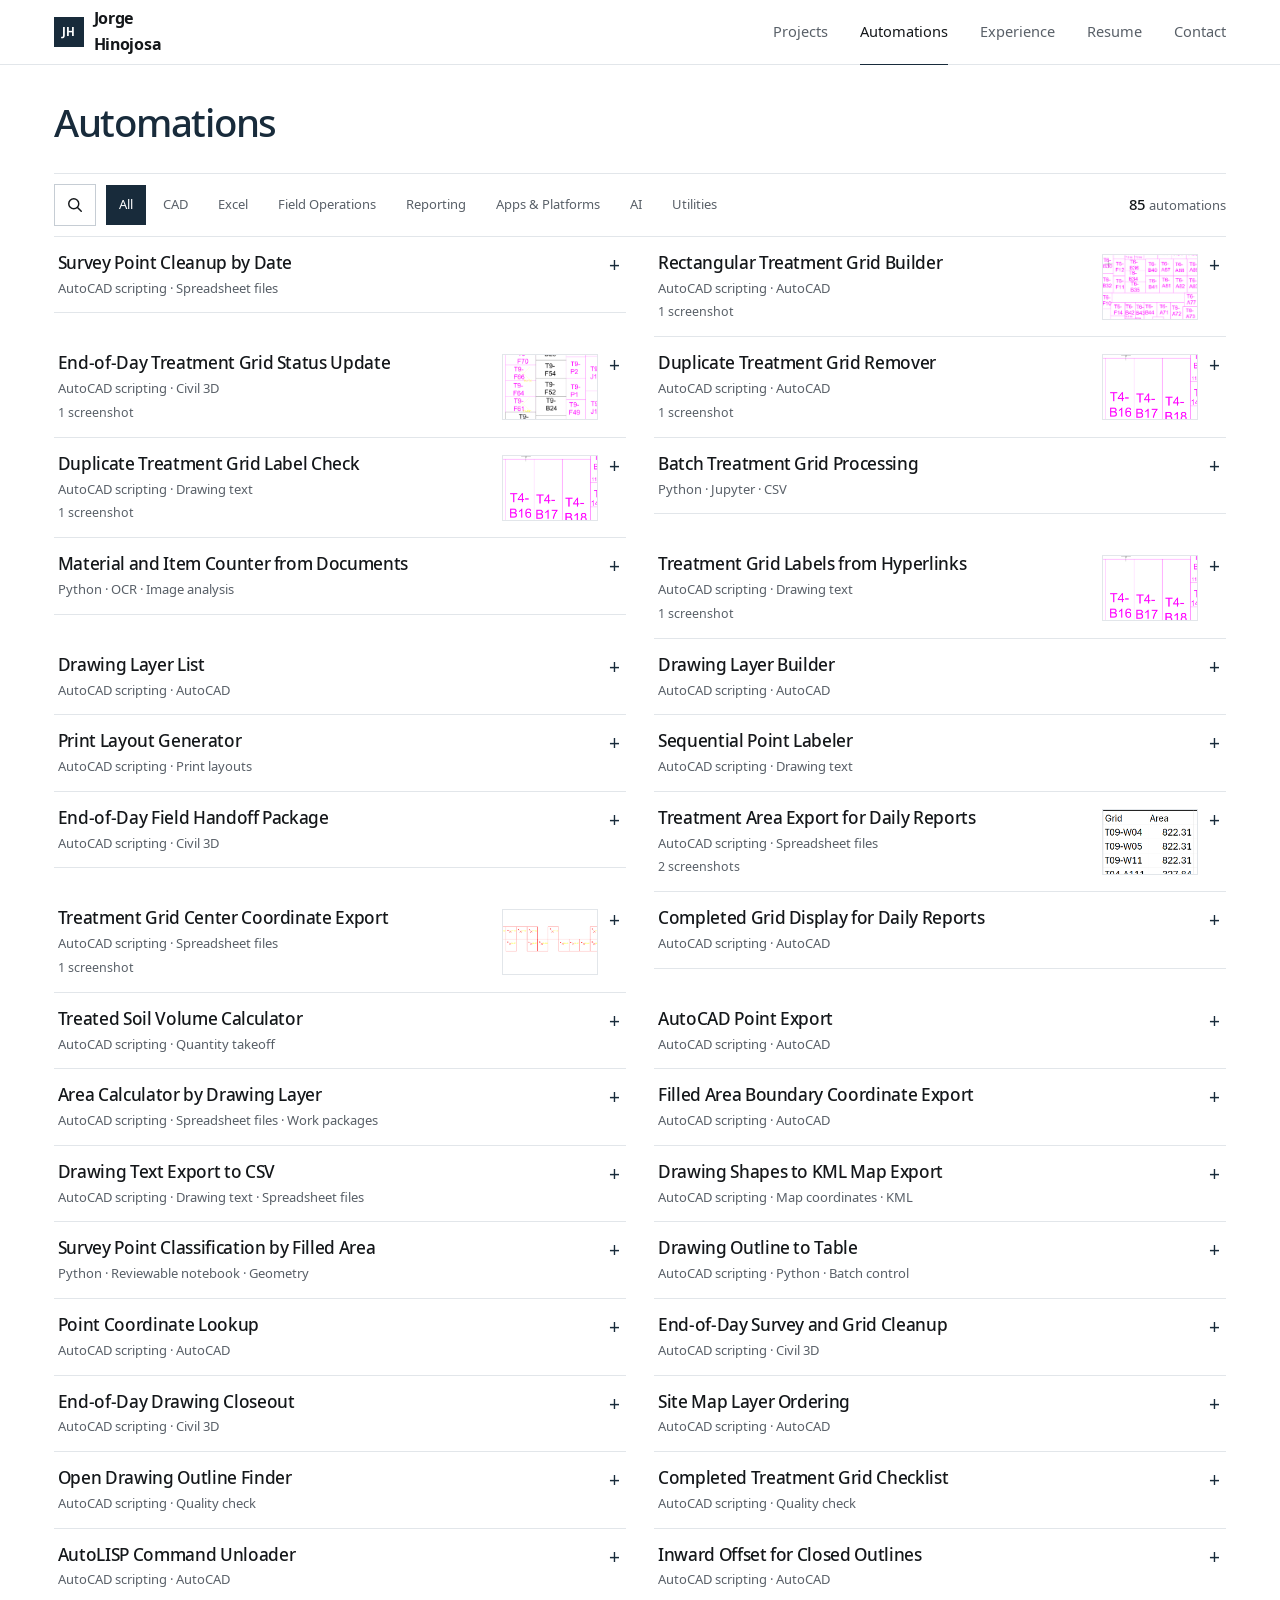
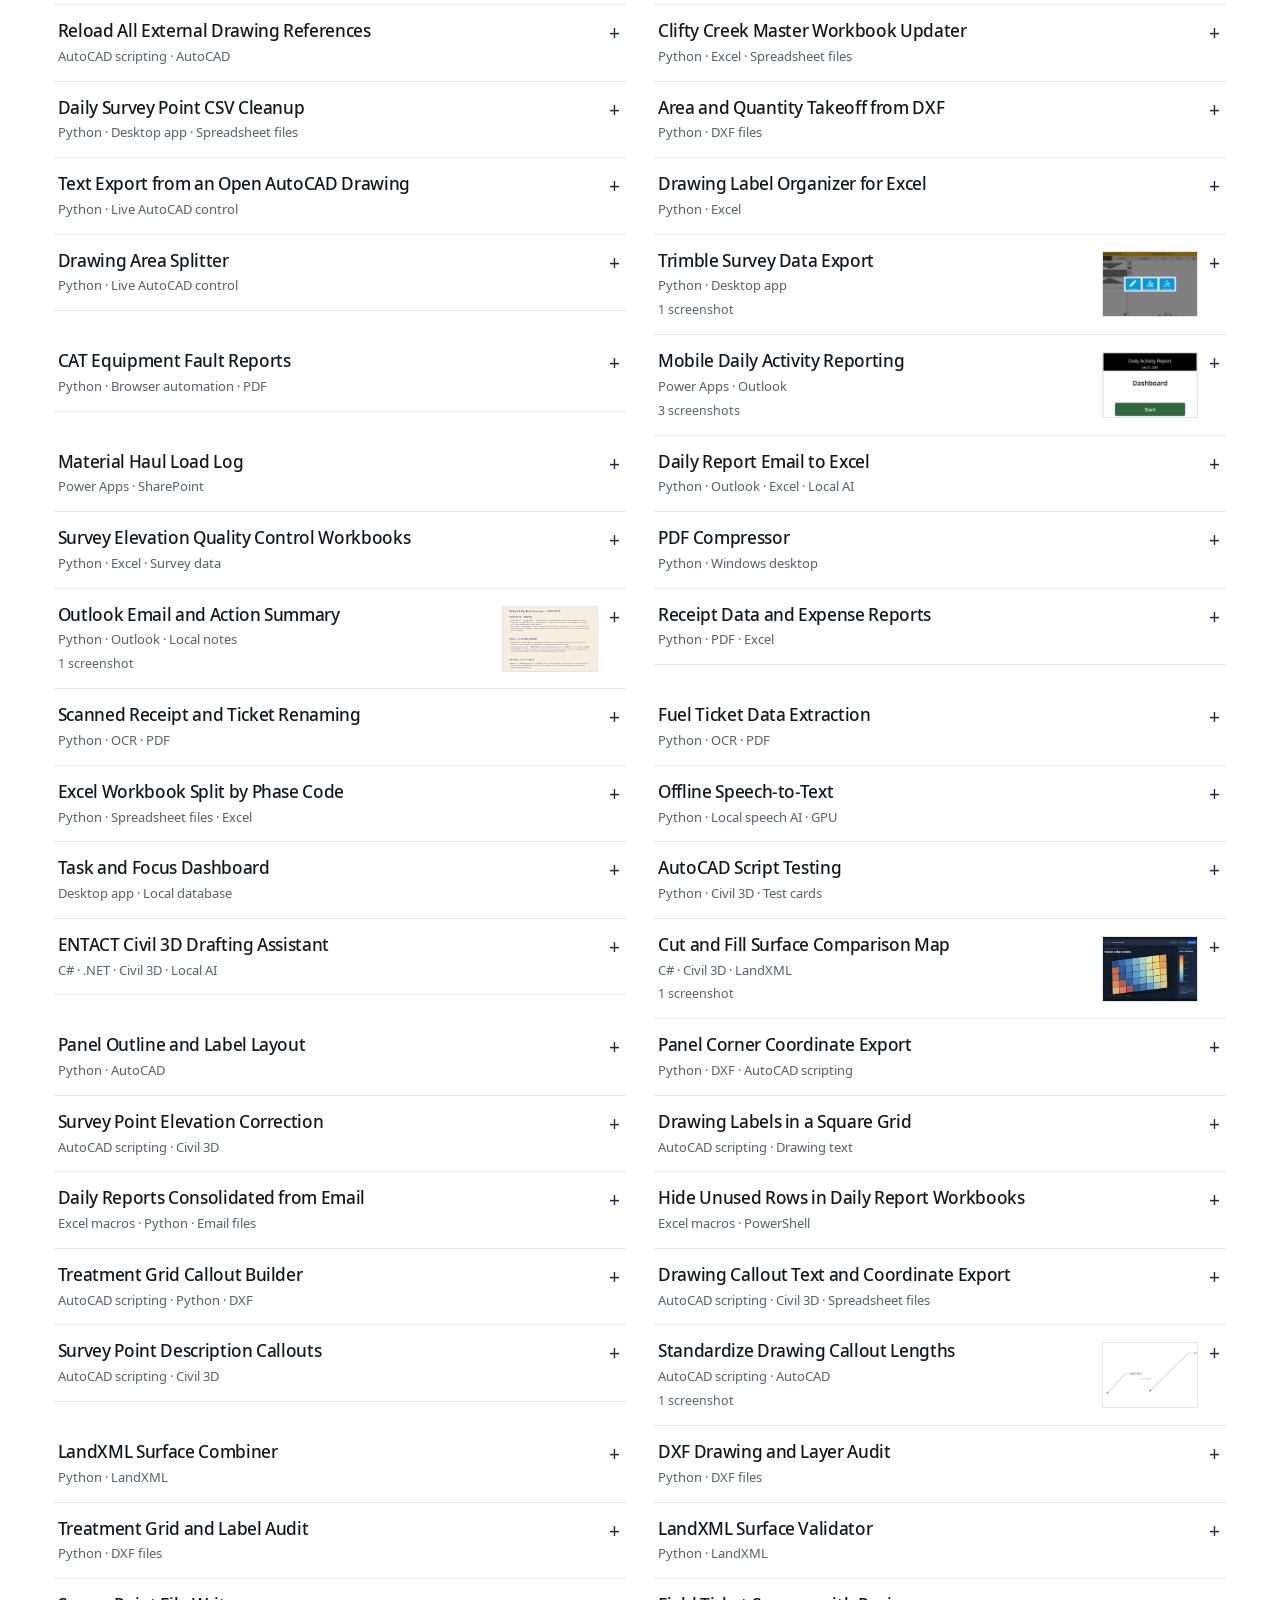
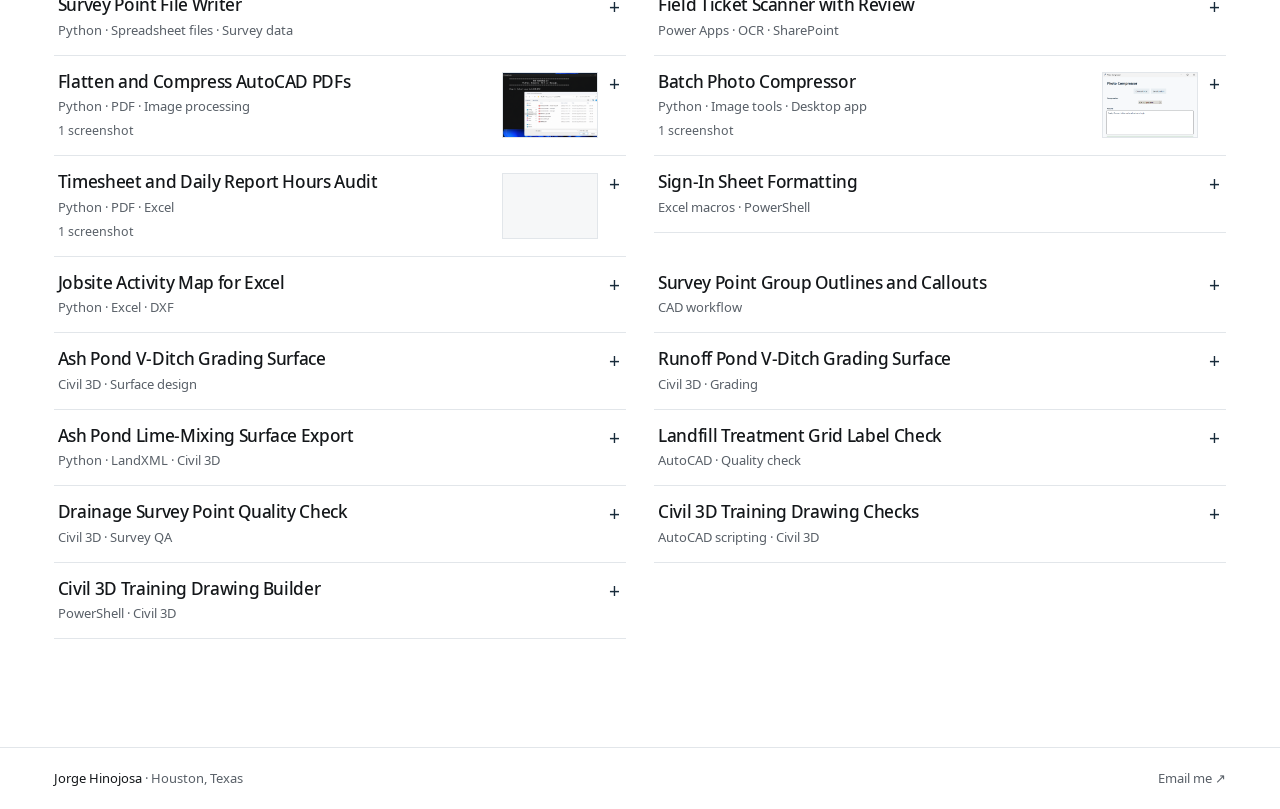
==== commit bf965dd8: "Streamline portfolio redesign and update homepage intro and Field Note" ====
--- a/automations.html
+++ b/automations.html
@@ -1,41 +1,68 @@
-<!doctype html><html lang="en"><head>
-<meta charset="UTF-8" /><meta name="viewport" content="width=device-width, initial-scale=1.0, viewport-fit=cover" />
-<meta name="description" content="Browse the complete, deduplicated catalog of automations and workflow systems built by Jorge Hinojosa." />
-<title>Automations | Jorge Hinojosa</title>
+<!doctype html>
+<html lang="en">
+<head>
+  <meta charset="UTF-8" />
+  <meta name="viewport" content="width=device-width, initial-scale=1.0, viewport-fit=cover" />
+  <meta name="description" content="Browse the complete, deduplicated catalog of automations and workflow systems built by Jorge Hinojosa." />
+  <title>Automations | Jorge Hinojosa</title>
+  <link rel="preload" href="assets/fonts/NotoSans-Regular.ttf" as="font" type="font/ttf" crossorigin />
+  <link rel="stylesheet" href="editorial.css?v=streamlined-2026" />
+  <script src="automations.js?v=streamlined-2026" defer></script>
+  <script src="editorial.js?v=streamlined-2026" defer></script>
+</head>
+<body>
+  <a class="skip-link" href="#main-content">Skip to content</a>
+  <nav class="site-nav" aria-label="Primary navigation">
+    <div class="nav-shell">
+      <a class="brand" href="index.html"><span class="brand-mark" aria-hidden="true">JH</span>Jorge Hinojosa</a>
+      <div class="nav-links">
+        <a href="projects.html">Projects</a>
+        <a href="automations.html">Automations</a>
+        <a href="timeline.html" data-experience-link>Experience</a>
+        <a href="resume.html">Resume</a>
+        <a href="contact.html">Contact</a>
+      </div>
+    </div>
+  </nav>
 
+  <main class="page-content automation-catalog-page" id="main-content">
+    <div class="editorial-shell">
+      <header class="compact-page-heading"><h1>Automations</h1></header>
+      <section id="automation-catalog" class="catalog-controls" aria-label="Automation catalog controls">
+        <button class="catalog-search-toggle" type="button" aria-label="Open automation search" aria-expanded="false" aria-controls="automation-search-panel" data-automation-search-toggle>
+          <svg viewBox="0 0 24 24" width="20" height="20" fill="none" stroke="currentColor" stroke-width="1.75" stroke-linecap="round" aria-hidden="true" focusable="false">
+            <circle cx="10.5" cy="10.5" r="6" />
+            <path d="m15 15 4.5 4.5" />
+          </svg>
+        </button>
+        <div class="catalog-filter-group" aria-label="Filter automations">
+          <button class="catalog-filter is-active" type="button" data-automation-filter="all">All</button>
+          <button class="catalog-filter" type="button" data-automation-filter="cad">CAD</button>
+          <button class="catalog-filter" type="button" data-automation-filter="excel">Excel</button>
+          <button class="catalog-filter" type="button" data-automation-filter="field">Field Operations</button>
+          <button class="catalog-filter" type="button" data-automation-filter="reporting">Reporting</button>
+          <button class="catalog-filter" type="button" data-automation-filter="apps">Apps &amp; Platforms</button>
+          <button class="catalog-filter" type="button" data-automation-filter="ai">AI</button>
+          <button class="catalog-filter" type="button" data-automation-filter="utility">Utilities</button>
+        </div>
+        <div class="catalog-count" aria-live="polite"><strong data-automation-count>0</strong><span>automations</span></div>
+        <div class="catalog-search-panel" id="automation-search-panel" hidden>
+          <input class="catalog-search" type="search" aria-label="Search automations" placeholder="Search automations" data-automation-search autocomplete="off" />
+          <button class="button" type="button" data-automation-search-clear hidden>Clear</button>
+        </div>
+      </section>
 
-<link rel="preload" href="assets/fonts/NotoSans-Regular.ttf" as="font" type="font/ttf" crossorigin />
-<link rel="stylesheet" href="editorial.css?v=catalog-search-icon" /><script src="automations.js?v=compact-pages" defer></script><script src="editorial.js?v=catalog-search-icon" defer></script></head><body>
-<a class="skip-link" href="#main-content">Skip to content</a>
-<nav class="site-nav" aria-label="Primary navigation"><div class="nav-shell"><a class="brand" href="index.html"><span class="brand-mark" aria-hidden="true">JH</span>Jorge Hinojosa</a><div class="nav-links"><a href="projects.html">Projects</a><a href="automations.html">Automations</a><a href="timeline.html" data-experience-link>Experience</a><a href="resume.html">Resume</a><a href="contact.html">Contact</a></div></div></nav>
-<main class="page-content automation-catalog-page" id="main-content"><div class="editorial-shell">
-<header class="compact-page-heading"><h1>Automations</h1></header>
-<section id="automation-catalog" class="catalog-controls" aria-label="Automation catalog controls">
-<button class="catalog-search-toggle" type="button" aria-label="Open automation search" aria-expanded="false" aria-controls="automation-search-panel" data-automation-search-toggle>
-  <svg viewBox="0 0 24 24" width="20" height="20" fill="none" stroke="currentColor" stroke-width="1.75" stroke-linecap="round" aria-hidden="true" focusable="false">
-    <circle cx="10.5" cy="10.5" r="6" />
-    <path d="m15 15 4.5 4.5" />
-  </svg>
-</button>
-<div class="catalog-filter-group" aria-label="Filter automations">
-<button class="catalog-filter is-active" type="button" data-automation-filter="all">All</button>
-<button class="catalog-filter" type="button" data-automation-filter="cad">CAD</button>
-<button class="catalog-filter" type="button" data-automation-filter="excel">Excel</button>
-<button class="catalog-filter" type="button" data-automation-filter="field">Field Operations</button>
-<button class="catalog-filter" type="button" data-automation-filter="reporting">Reporting</button>
-<button class="catalog-filter" type="button" data-automation-filter="apps">Apps &amp; Platforms</button>
-<button class="catalog-filter" type="button" data-automation-filter="ai">AI</button>
-<button class="catalog-filter" type="button" data-automation-filter="utility">Utilities</button>
-</div>
-<div class="catalog-count" aria-live="polite"><strong data-automation-count>0</strong><span>automations</span></div>
-<div class="catalog-search-panel" id="automation-search-panel" hidden>
-  <input class="catalog-search" type="search" aria-label="Search automations" placeholder="Search automations" data-automation-search autocomplete="off" />
-  <button class="button" type="button" data-automation-search-clear hidden>Clear</button>
-</div>
-</section>
+      <section class="automation-grid" data-automation-grid aria-label="Automations"></section>
+      <p class="catalog-empty" data-automation-empty hidden>No automations match that search.</p>
+      <noscript><p class="catalog-empty">Enable JavaScript to browse the automation catalog.</p></noscript>
+    </div>
+  </main>
 
-<section class="automation-grid" data-automation-grid aria-label="Automations"></section>
-<p class="catalog-empty" data-automation-empty hidden>No automations match that search.</p>
-<noscript><p class="catalog-empty">Enable JavaScript to browse the automation catalog.</p></noscript>
-</div></main><footer class="site-footer"><div class="editorial-shell footer-shell"><p>Jorge Hinojosa <span>· Houston, Texas</span></p><div><a href="mailto:hinojosasb72@gmail.com">Email me ↗</a></div></div></footer>
-</body></html>
+  <footer class="site-footer">
+    <div class="editorial-shell footer-shell">
+      <p>Jorge Hinojosa <span>· Houston, Texas</span></p>
+      <div><a href="mailto:hinojosasb72@gmail.com">Email me ↗</a></div>
+    </div>
+  </footer>
+</body>
+</html>
--- a/editorial.css
+++ b/editorial.css
@@ -1,316 +1,902 @@
-/* Architecture-led portfolio. Shared typography and grid across all pages. */
-@font-face { font-family: 'Portfolio Sans'; src: url('assets/fonts/NotoSans-Regular.ttf') format('truetype'); font-weight: 400; font-style: normal; font-display: swap; }
-@font-face { font-family: 'Portfolio Sans'; src: url('assets/fonts/NotoSans-Medium.ttf') format('truetype'); font-weight: 500 600; font-style: normal; font-display: swap; }
-@font-face { font-family: 'Portfolio Sans'; src: url('assets/fonts/NotoSans-Bold.ttf') format('truetype'); font-weight: 700 900; font-style: normal; font-display: swap; }
+/* Streamlined architecture-led portfolio. Shared typography and grid across all pages. */
+@font-face {
+  font-family: 'Portfolio Sans';
+  src: url('assets/fonts/NotoSans-Regular.ttf') format('truetype');
+  font-weight: 400;
+  font-style: normal;
+  font-display: swap;
+}
+@font-face {
+  font-family: 'Portfolio Sans';
+  src: url('assets/fonts/NotoSans-Medium.ttf') format('truetype');
+  font-weight: 500 600;
+  font-style: normal;
+  font-display: swap;
+}
+@font-face {
+  font-family: 'Portfolio Sans';
+  src: url('assets/fonts/NotoSans-Bold.ttf') format('truetype');
+  font-weight: 700 900;
+  font-style: normal;
+  font-display: swap;
+}
+
 :root {
   --paper: #ffffff;
-  --white: #fff;
-  --ink: #171717;
-  --soft: #5b5b5b;
-  --blue: #171717;
-  --line: #d8d8d8;
-  --page-gutter: clamp(16px, 4vw, 56px);
-  --grid-gap: clamp(16px, 3vw, 36px);
+  --surface: #f6f7f8;
+  --white: #ffffff;
+  --ink: #14171a;
+  --soft: #596068;
+  --navy: #182b3b;
+  --navy-hover: #253f55;
+  --line: #e2e6ea;
+  --line-strong: #c6cdd4;
+  --page-gutter: clamp(18px, 4.2vw, 56px);
+  --grid-gap: clamp(20px, 3vw, 40px);
   --sans: 'Portfolio Sans', Arial, sans-serif;
-}
+  --ease: cubic-bezier(0.22, 1, 0.36, 1);
+}
+
 *, *::before, *::after { box-sizing: border-box; }
 html { scroll-behavior: smooth; -webkit-text-size-adjust: 100%; text-size-adjust: 100%; }
-body { display: flex; flex-direction: column; min-height: 100vh; min-height: 100svh; margin: 0; padding-left: env(safe-area-inset-left, 0); padding-right: env(safe-area-inset-right, 0); background: var(--paper); color: var(--ink); font: 16px/1.6 var(--sans); -webkit-font-smoothing: antialiased; }
+body {
+  display: flex;
+  flex-direction: column;
+  min-height: 100vh;
+  min-height: 100svh;
+  margin: 0;
+  padding-left: env(safe-area-inset-left, 0);
+  padding-right: env(safe-area-inset-right, 0);
+  background: var(--paper);
+  color: var(--ink);
+  font: 16px/1.6 var(--sans);
+  -webkit-font-smoothing: antialiased;
+}
 main { flex: 1 0 auto; min-width: 0; }
-a { color: inherit; text-underline-offset: 4px; }
-a:hover { color: var(--blue); }
+a {
+  color: inherit;
+  text-underline-offset: 4px;
+  text-decoration-thickness: 1px;
+  transition: color 160ms var(--ease), border-color 160ms var(--ease), background-color 160ms var(--ease);
+}
+a:hover { color: var(--navy); }
 button, input, textarea { font: inherit; }
 button, summary { cursor: pointer; }
 img { display: block; max-width: 100%; height: auto; }
 h1, h2, h3, p { margin-top: 0; }
 h1, h2, h3 { font-weight: 500; text-wrap: balance; }
-h1, h2 { font-family: var(--sans); letter-spacing: -.035em; line-height: 1.16; }
-h1 { margin-bottom: 16px; font-size: clamp(2rem, 3.5vw, 3.25rem); }
-h2 { margin-bottom: 16px; font-size: 1.6rem; }
-h3 { line-height: 1.4; }
+h1, h2 { font-family: var(--sans); letter-spacing: -0.032em; line-height: 1.14; }
+h1 { margin-bottom: 14px; font-size: clamp(1.9rem, 3.3vw, 2.85rem); }
+h2 { margin-bottom: 12px; font-size: 1.45rem; }
+h3 { line-height: 1.35; letter-spacing: -0.02em; }
 p { margin-bottom: 14px; }
-:focus-visible { outline: 2px solid var(--blue); outline-offset: 5px; }
+:focus-visible { outline: 2px solid var(--navy); outline-offset: 4px; }
 [hidden] { display: none !important; }
-.editorial-shell, .nav-shell, .resume-shell { width: min(1280px, calc(100% - var(--page-gutter) * 2)); margin-inline: auto; }
-.skip-link { position: fixed; top: 10px; left: 10px; z-index: 200; padding: 10px 18px; background: var(--ink); color: white; transform: translateY(-200%); }
+
+.editorial-shell, .nav-shell, .resume-shell {
+  width: min(1240px, calc(100% - var(--page-gutter) * 2));
+  margin-inline: auto;
+}
+.skip-link {
+  position: fixed;
+  top: 10px;
+  left: 10px;
+  z-index: 300;
+  padding: 10px 18px;
+  background: var(--navy);
+  color: var(--white);
+  font-size: 0.875rem;
+  text-decoration: none;
+  transform: translateY(-220%);
+}
 .skip-link:focus { transform: none; }
-.section-index { margin-bottom: 12px; color: var(--soft); font-size: .875rem; font-weight: 400; letter-spacing: 0; }
-.muted { color: var(--soft); }
-.site-nav { position: relative; z-index: 100; border-bottom: 1px solid var(--line); background: var(--paper); }
-.nav-shell { display: flex; align-items: center; justify-content: space-between; gap: 24px; min-height: 68px; }
-.brand { display: inline-flex; align-items: center; gap: 10px; min-width: 0; font-size: 1.0625rem; font-weight: 700; text-decoration: none; letter-spacing: -.02em; }
-.brand-mark { display: grid; place-items: center; flex: 0 0 32px; height: 32px; background: #182b3b; color: #fff; font-size: .75rem; letter-spacing: .04em; }
-.nav-links { display: flex; align-items: center; gap: 32px; }
-.nav-links a { display: flex; align-items: center; min-height: 44px; font-size: .95rem; color: var(--ink); text-decoration: none; }
-.nav-links a:hover, .nav-links a[aria-current] { color: var(--ink); text-decoration: underline; text-decoration-color: var(--blue); text-underline-offset: 8px; }
-.nav-toggle { display: none; flex: 0 0 auto; gap: 9px; padding-inline: 12px; font-size: .875rem; height: 44px; align-items: center; justify-content: center; background: transparent; border: 1px solid var(--line); color: var(--ink); border-radius: 0; }
-.nav-toggle-lines, .nav-toggle-lines::before, .nav-toggle-lines::after { display: block; width: 18px; height: 1px; background: currentColor; content: ''; }
+
+.meta-line {
+  margin-bottom: 8px;
+  color: var(--soft);
+  font-size: 0.8125rem;
+  font-variant-numeric: tabular-nums;
+}
+
+/* Sticky minimal navigation */
+.site-nav {
+  position: sticky;
+  top: 0;
+  z-index: 120;
+  border-bottom: 1px solid var(--line);
+  background: rgba(255, 255, 255, 0.95);
+  backdrop-filter: blur(8px);
+  -webkit-backdrop-filter: blur(8px);
+}
+.nav-shell {
+  display: flex;
+  align-items: center;
+  justify-content: space-between;
+  gap: 24px;
+  min-height: 64px;
+}
+.brand {
+  display: inline-flex;
+  align-items: center;
+  gap: 10px;
+  min-width: 0;
+  font-size: 1rem;
+  font-weight: 700;
+  letter-spacing: -0.02em;
+  text-decoration: none;
+  color: var(--ink);
+}
+.brand-mark {
+  display: grid;
+  place-items: center;
+  flex: 0 0 30px;
+  height: 30px;
+  background: var(--navy);
+  color: var(--white);
+  font-size: 0.72rem;
+  font-weight: 700;
+  letter-spacing: 0.04em;
+}
+.nav-links { display: flex; align-items: center; gap: clamp(18px, 2.5vw, 32px); }
+.nav-links a {
+  position: relative;
+  display: flex;
+  align-items: center;
+  min-height: 64px;
+  font-size: 0.9125rem;
+  color: var(--soft);
+  text-decoration: none;
+}
+.nav-links a::after {
+  content: '';
+  position: absolute;
+  left: 0;
+  right: 0;
+  bottom: -1px;
+  height: 1.5px;
+  background: var(--navy);
+  transform: scaleX(0);
+  transform-origin: left;
+  transition: transform 180ms var(--ease);
+}
+.nav-links a:hover, .nav-links a[aria-current] { color: var(--ink); }
+.nav-links a:hover::after, .nav-links a[aria-current]::after { transform: scaleX(1); }
+
+.nav-toggle {
+  display: none;
+  flex: 0 0 auto;
+  gap: 9px;
+  padding-inline: 12px;
+  font-size: 0.875rem;
+  height: 44px;
+  align-items: center;
+  justify-content: center;
+  background: transparent;
+  border: 1px solid var(--line-strong);
+  color: var(--ink);
+  border-radius: 0;
+}
+.nav-toggle-lines, .nav-toggle-lines::before, .nav-toggle-lines::after {
+  display: block;
+  width: 17px;
+  height: 1px;
+  background: currentColor;
+  content: '';
+}
 .nav-toggle-lines { position: relative; }
-.nav-toggle-lines::before { position: absolute; top: -6px; }
-.nav-toggle-lines::after { position: absolute; top: 6px; }
+.nav-toggle-lines::before { position: absolute; top: -5px; }
+.nav-toggle-lines::after { position: absolute; top: 5px; }
 .is-menu-open .nav-toggle-lines { background: transparent; }
 .is-menu-open .nav-toggle-lines::before { top: 0; transform: rotate(45deg); }
 .is-menu-open .nav-toggle-lines::after { top: 0; transform: rotate(-45deg); }
-.about-nav { display: flex; flex-wrap: wrap; gap: 0 clamp(14px, 3vw, 26px); padding-block: 6px; border-bottom: 1px solid var(--line); }
-.about-nav a { display: inline-flex; align-items: center; min-height: 44px; color: var(--soft); font-size: .875rem; text-decoration: none; }
-.about-nav a[aria-current] { color: var(--blue); text-decoration: underline; }
-.button { display: inline-flex; min-height: 42px; align-items: center; justify-content: center; gap: 12px; padding: 8px 16px; border: 1px solid var(--line); border-radius: 0; background: transparent; color: var(--ink); font-size: .9375rem; font-weight: 500; text-decoration: none; }
-.button-primary { background: var(--blue); border-color: var(--blue); color: white; }
-.button-primary:hover { background: #3b3b3b; color: white; }
-.text-link { display: inline-block; padding-block: 6px; color: var(--blue); font-size: .9375rem; font-weight: 500; }
-.home-page { padding-bottom: 20px; }
-.home-intro { display: grid; grid-template-columns: minmax(0, 1.8fr) minmax(0, 1fr); align-items: center; gap: clamp(20px, 5vw, 64px); padding-block: clamp(20px, 4vw, 48px) clamp(20px, 3vw, 36px); }
-.work-header h1 { max-width: 17ch; margin: 0 0 12px; color: #182b3b; font-size: clamp(2.1rem, 4.4vw, 3.75rem); line-height: 1.08; }
-.work-header p { max-width: 59ch; margin: 0 0 8px; color: var(--soft); }
-.startup-section { align-self: stretch; display: flex; flex-direction: column; justify-content: center; padding: clamp(16px, 2.5vw, 26px); border: 1px solid #d7dee3; background: #f4f6f7; }
+
+/* Sub-nav (Experience / Education / Interests) */
+.about-nav { display: flex; flex-wrap: wrap; gap: 6px clamp(16px, 2.5vw, 28px); }
+.about-nav a {
+  display: inline-flex;
+  align-items: center;
+  min-height: 40px;
+  color: var(--soft);
+  font-size: 0.875rem;
+  text-decoration: none;
+}
+.about-nav a:hover { color: var(--ink); }
+.about-nav a[aria-current] {
+  color: var(--navy);
+  font-weight: 500;
+  text-decoration: underline;
+  text-underline-offset: 6px;
+}
+
+/* Buttons & links */
+.button {
+  display: inline-flex;
+  min-height: 44px;
+  align-items: center;
+  justify-content: center;
+  gap: 10px;
+  padding: 8px 18px;
+  border: 1px solid var(--line-strong);
+  border-radius: 0;
+  background: var(--white);
+  color: var(--ink);
+  font-size: 0.9125rem;
+  font-weight: 500;
+  text-decoration: none;
+}
+.button:hover { border-color: var(--navy); background: var(--surface); color: var(--navy); }
+.button-primary { background: var(--navy); border-color: var(--navy); color: var(--white); }
+.button-primary:hover { background: var(--navy-hover); border-color: var(--navy-hover); color: var(--white); }
+.text-link {
+  display: inline-flex;
+  align-items: center;
+  gap: 5px;
+  padding-block: 4px;
+  color: var(--navy);
+  font-size: 0.9125rem;
+  font-weight: 500;
+  text-decoration: underline;
+  text-decoration-color: rgba(24, 43, 59, 0.32);
+  text-underline-offset: 5px;
+}
+.text-link:hover { text-decoration-color: var(--navy); }
+.arrow { display: inline-block; transition: transform 160ms var(--ease); }
+a:hover .arrow { transform: translate(2px, -2px); }
+
+/* Clean crop for vogtle-soil-work.jpg baked-in bottom strip without altering source */
+.crop-earthwork { object-fit: cover; object-position: center 36%; transform: scale(1.07); }
+
+/* =========================================================
+   HOMEPAGE (STREAMLINED)
+   ========================================================= */
+.home-page { padding-bottom: 16px; }
+.home-intro {
+  display: grid;
+  grid-template-columns: minmax(0, 1.55fr) minmax(0, 1fr);
+  align-items: start;
+  gap: clamp(28px, 5vw, 72px);
+  padding-block: clamp(32px, 5vw, 60px) clamp(28px, 4vw, 48px);
+}
+.work-header h1 {
+  max-width: 16ch;
+  margin: 0 0 14px;
+  color: var(--navy);
+  font-size: clamp(2.15rem, 4.3vw, 3.6rem);
+  line-height: 1.06;
+  letter-spacing: -0.038em;
+}
+.work-header p {
+  max-width: 54ch;
+  margin: 0 0 14px;
+  color: var(--soft);
+  font-size: 0.975rem;
+}
+.work-header p.work-statement {
+  margin-bottom: 16px;
+  color: var(--ink);
+  font-size: 1.05rem;
+  font-weight: 500;
+}
+.home-intro-links { display: flex; flex-wrap: wrap; gap: 6px 24px; }
+
+/* Minimal Field Note block */
+.startup-section {
+  padding-left: clamp(20px, 2.5vw, 32px);
+  border-left: 1px solid var(--line);
+}
 .startup-heading { display: flex; align-items: center; gap: 12px; margin-bottom: 10px; }
-.startup-heading img { flex: 0 0 44px; }
-.startup-heading h2 { margin: 0; font-size: 1.375rem; }
-.startup-section p { margin: 0 0 8px; color: var(--soft); font-size: .9375rem; }
-.startup-section .text-link { align-self: flex-start; }
-.home-section-heading { display: flex; flex-wrap: wrap; justify-content: space-between; align-items: center; gap: 4px 16px; padding-block: 10px; border-top: 1px solid var(--line); }
-.home-section-heading h2 { margin: 0; font-size: 1.35rem; }
-.home-feature { display: grid; grid-template-columns: minmax(0, 1.4fr) minmax(0, 1fr); background: #182b3b; color: #fff; }
-.home-feature figure { position: relative; min-height: 300px; margin: 0; }
-.home-feature figure img { position: absolute; inset: 0; width: 100%; height: 100%; object-fit: cover; }
-.home-feature figcaption { position: absolute; bottom: 0; left: 0; padding: 5px 10px; background: #182b3b; font-size: .75rem; }
-.home-feature-content { padding: clamp(18px, 3vw, 38px); }
-.home-feature-content h3 { margin: 0 0 8px; font-size: clamp(1.5rem, 3vw, 2.5rem); line-height: 1.16; letter-spacing: -.035em; }
-.home-feature-content p { margin: 0 0 12px; color: #e1e8ed; }
-.home-feature-content .home-project-category { font-size: .875rem; }
-.home-project-facts { display: flex; flex-wrap: wrap; gap: 12px 24px; margin: 16px 0 8px; padding-top: 12px; border-top: 1px solid #536472; }
-.home-project-facts dt { font-size: .8125rem; color: #d5e0e7; }
-.home-project-facts dd { margin: 0; font-size: clamp(1.05rem, 1.7vw, 1.35rem); font-weight: 500; }
-.home-case-link { display: inline-flex; align-items: center; gap: 8px; min-height: 44px; font-size: .9375rem; }
-.home-case-link:hover { color: #d5e0e7; }
-.home-case-link:focus-visible { outline-color: #fff; }
-.home-project-grid { display: grid; grid-template-columns: repeat(2, minmax(0, 1fr)); gap: 0 var(--grid-gap); margin-top: 16px; }
-.home-project { border-bottom: 1px solid var(--line); }
-.home-project a { display: grid; grid-template-columns: minmax(92px, 28%) minmax(0, 1fr); align-items: center; gap: 14px; padding-block: 12px; text-decoration: none; }
-.home-project a:hover h3 { text-decoration: underline; }
-.home-project img { width: 100%; height: clamp(76px, 10vw, 106px); object-fit: cover; background: #f4f4f4; }
-.home-project:last-child img { object-fit: contain; }
-.home-project h3 { margin: 0 0 4px; font-size: 1.125rem; }
-.home-project p { margin: 0; color: var(--soft); font-size: .875rem; }
-.photo-credits { padding-block: 12px; color: var(--soft); font-size: .8125rem; }
+.startup-heading img { flex: 0 0 38px; width: 38px; height: 38px; }
+.startup-heading h2 { margin: 0; font-size: 1.25rem; line-height: 1.2; color: var(--ink); }
+.startup-role { display: block; color: var(--soft); font-size: 0.8125rem; }
+.startup-section p { margin: 0 0 12px; color: var(--soft); font-size: 0.9375rem; max-width: 38ch; }
+.startup-links { display: flex; flex-wrap: wrap; gap: 6px 20px; }
+
+/* Projects showcase */
+.home-section-heading {
+  display: flex;
+  flex-wrap: wrap;
+  justify-content: space-between;
+  align-items: baseline;
+  gap: 8px 16px;
+  padding-block: 16px 18px;
+  border-top: 1px solid var(--line);
+}
+.home-section-heading h2 { margin: 0; font-size: 1.25rem; color: var(--ink); }
+
+.home-feature {
+  display: grid;
+  grid-template-columns: minmax(0, 1.48fr) minmax(0, 1fr);
+  background: var(--navy);
+  color: var(--white);
+  overflow: hidden;
+}
+.home-feature figure {
+  position: relative;
+  min-height: 360px;
+  margin: 0;
+  overflow: hidden;
+  background: #10202e;
+}
+.home-feature figure img {
+  position: absolute;
+  inset: 0;
+  width: 100%;
+  height: 100%;
+  transition: transform 480ms var(--ease);
+}
+.home-feature:hover figure img { transform: scale(1.095); }
+.home-feature figcaption {
+  position: absolute;
+  bottom: 0;
+  left: 0;
+  padding: 5px 10px;
+  background: rgba(24, 43, 59, 0.88);
+  color: #dce5ec;
+  font-size: 0.72rem;
+}
+.home-feature-content {
+  display: flex;
+  flex-direction: column;
+  justify-content: center;
+  padding: clamp(24px, 3.2vw, 44px);
+}
+.home-project-category { margin: 0 0 10px; color: #b9c9d6; font-size: 0.8125rem; }
+.home-feature-content h3 {
+  margin: 0 0 10px;
+  font-size: clamp(1.6rem, 2.8vw, 2.35rem);
+  line-height: 1.12;
+  letter-spacing: -0.032em;
+  color: var(--white);
+}
+.home-feature-content > p:not(.home-project-category) {
+  margin: 0 0 20px;
+  color: #e1e9ef;
+  font-size: 0.95rem;
+}
+.home-project-facts {
+  display: flex;
+  flex-wrap: wrap;
+  gap: 14px 32px;
+  margin: 0 0 18px;
+  padding-top: 16px;
+  border-top: 1px solid rgba(255, 255, 255, 0.18);
+  font-variant-numeric: tabular-nums;
+}
+.home-project-facts dt { font-size: 0.78rem; color: #b9c9d6; }
+.home-project-facts dd { margin: 2px 0 0; font-size: 1.15rem; font-weight: 500; color: var(--white); }
+.home-case-link {
+  display: inline-flex;
+  align-items: center;
+  gap: 6px;
+  align-self: flex-start;
+  min-height: 40px;
+  color: var(--white);
+  font-size: 0.925rem;
+  font-weight: 500;
+  text-decoration: underline;
+  text-decoration-color: rgba(255, 255, 255, 0.45);
+  text-underline-offset: 5px;
+}
+.home-case-link:hover { color: #dce5ec; text-decoration-color: var(--white); }
+.home-case-link:focus-visible { outline-color: var(--white); }
+
+/* Clean borderless SOM-style 2-up gallery beneath hero */
+.home-project-grid {
+  display: grid;
+  grid-template-columns: repeat(2, minmax(0, 1fr));
+  gap: var(--grid-gap);
+  margin-top: clamp(24px, 3vw, 36px);
+}
+.home-project a { display: block; text-decoration: none; }
+.home-project-media {
+  aspect-ratio: 16 / 10;
+  overflow: hidden;
+  background: var(--surface);
+  margin-bottom: 12px;
+}
+.home-project-media img {
+  width: 100%;
+  height: 100%;
+  object-fit: cover;
+  transition: transform 380ms var(--ease);
+}
+.home-project a:hover .home-project-media img { transform: scale(1.03); }
+.home-project-media.is-map { padding: 12px; border: 1px solid var(--line); }
+.home-project-media.is-map img { object-fit: contain; }
+.home-project h3 {
+  display: flex;
+  align-items: baseline;
+  gap: 8px;
+  margin: 0 0 4px;
+  font-size: 1.15rem;
+  color: var(--ink);
+}
+.home-project a:hover h3 { color: var(--navy); text-decoration: underline; text-underline-offset: 4px; }
+.home-project p { margin: 0; color: var(--soft); font-size: 0.875rem; }
+
+.home-bottom-row {
+  display: flex;
+  flex-wrap: wrap;
+  justify-content: space-between;
+  align-items: baseline;
+  gap: 12px 24px;
+  margin-top: clamp(24px, 3vw, 36px);
+  padding-top: 16px;
+  border-top: 1px solid var(--line);
+}
+.photo-credits { color: var(--soft); font-size: 0.8125rem; }
 .photo-credits summary { text-decoration: underline; text-underline-offset: 4px; }
-.photo-credits p { max-width: 85ch; margin: 8px 0 0; }
-.site-footer { margin-top: 24px; border-top: 1px solid var(--line); }
-.footer-shell { display: flex; justify-content: space-between; gap: 24px; padding-block: 20px; font-size: .8125rem; }
+.photo-credits p { max-width: 82ch; margin: 8px 0 0; }
+
+/* =========================================================
+   QUIET FOOTER
+   ========================================================= */
+.site-footer { margin-top: clamp(32px, 5vw, 56px); border-top: 1px solid var(--line); }
+.footer-shell {
+  display: flex;
+  justify-content: space-between;
+  align-items: center;
+  gap: 16px 24px;
+  padding-block: 20px;
+  font-size: 0.8125rem;
+}
 .footer-shell p { margin: 0; }
 .footer-shell span { color: var(--soft); }
-.footer-shell > div { display: flex; flex-wrap: wrap; gap: 24px; }
+.footer-shell > div { display: flex; flex-wrap: wrap; gap: 20px; }
 .footer-shell a { color: var(--soft); text-decoration: none; }
-.footer-shell a:hover { color: var(--blue); text-decoration: underline; }
-.page-hero { padding-block: 30px 0; }
-.page-hero-grid { display: block; }
-.page-hero h1 { margin-bottom: 10px; }
-.page-hero-copy { max-width: 65ch; color: var(--soft); }
-.page-content, .interest-page, .resume-shell { padding-block: 24px 40px; }
-.compact-page-heading { margin-bottom: clamp(12px, 2vw, 22px); }
-.compact-page-heading h1 { margin: 0; font-size: clamp(1.75rem, 3vw, 2.5rem); }
-.section-toolbar { display: flex; flex-wrap: wrap; align-items: center; justify-content: space-between; gap: 8px 18px; }
-.section-toolbar .about-nav { padding: 0; border: 0; }
-.simple-heading { max-width: 680px; margin-bottom: 24px; }
-.simple-heading .section-index { margin-bottom: 12px; }
-.simple-heading p:last-child { max-width: 580px; color: var(--soft); }
+.footer-shell a:hover { color: var(--navy); text-decoration: underline; }
+
+/* =========================================================
+   COMPACT INNER PAGE HEADERS
+   ========================================================= */
+.page-content, .interest-page, .resume-shell { padding-block: clamp(24px, 3.5vw, 36px) clamp(32px, 5vw, 52px); }
+.compact-page-heading { margin-bottom: clamp(20px, 2.8vw, 28px); }
+.compact-page-heading h1 { margin: 0; font-size: clamp(1.8rem, 3vw, 2.5rem); color: var(--navy); }
+.section-toolbar {
+  display: flex;
+  flex-wrap: wrap;
+  align-items: baseline;
+  justify-content: space-between;
+  gap: 10px 24px;
+  padding-bottom: 14px;
+  border-bottom: 1px solid var(--line);
+}
+
+/* =========================================================
+   PROJECTS PAGE (PURE EDITORIAL GRID)
+   ========================================================= */
 .project-list { display: grid; grid-template-columns: repeat(3, minmax(0, 1fr)); gap: var(--grid-gap); }
-.project-item { display: grid; grid-template-rows: auto 1fr; gap: 18px; min-width: 0; }
-.project-item > div { display: flex; flex-direction: column; align-items: start; }
-.project-item > div > .text-link { margin-top: auto; }
-.project-item:first-child { padding-top: 0; border-top: 0; }
-.project-item h2 { font-size: 1.375rem; margin-bottom: 12px; }
+.project-item { display: flex; flex-direction: column; min-width: 0; }
+.project-image {
+  display: block;
+  width: 100%;
+  aspect-ratio: 16 / 10;
+  overflow: hidden;
+  background: var(--surface);
+  margin-bottom: 16px;
+}
+.project-image img {
+  width: 100%;
+  height: 100%;
+  object-fit: cover;
+  transition: transform 380ms var(--ease);
+}
+.project-item:hover .project-image img { transform: scale(1.03); }
+.project-item:hover .project-image img.crop-earthwork { transform: scale(1.1); }
+.project-image.is-map { padding: 12px; border: 1px solid var(--line); }
+.project-image.is-map img { object-fit: contain; }
+.project-item-body { display: flex; flex-direction: column; flex: 1 0 auto; align-items: start; }
+.project-item h2 { font-size: 1.3rem; margin-bottom: 8px; }
 .project-item h2 a { text-decoration: none; }
-.project-item h2 a:hover { text-decoration: underline; }
-.project-item .section-index { margin-bottom: 14px; }
-.project-item p:not(.section-index) { color: var(--soft); font-size: .9375rem; }
-.project-image { display: block; width: 100%; aspect-ratio: 16 / 10; overflow: hidden; }
-.project-image img { width: 100%; height: 100%; object-fit: cover; }
-.project-item p.image-credit { margin: 14px 0 0; color: var(--soft); font-size: .8125rem; }
-.case-hero { padding-block: 28px 0; }
-.case-back { display: inline-block; margin-bottom: 18px; color: var(--soft); font-size: .8125rem; }
-.case-type { color: var(--blue); font-size: .8125rem; }
-.case-hero h1 { max-width: 850px; font-size: clamp(2rem, 3.5vw, 3.25rem); }
-.case-cover { margin-top: 28px; }
-.case-cover img { width: 100%; max-height: 460px; object-fit: cover; border-radius: 0; }
-.case-body { padding-block: 28px 40px; }
-.case-intro { display: grid; grid-template-columns: minmax(0, 1fr) minmax(0, 2fr); gap: 32px; padding-bottom: 24px; }
-.case-intro h2 { font-size: 1.5rem; }
-.case-intro-copy { max-width: 70ch; color: var(--ink); }
-.case-facts { display: grid; grid-template-columns: repeat(3, 1fr); gap: 22px; margin-top: 28px; padding-top: 24px; border-top: 1px solid var(--line); }
-.case-facts dt, .case-dates, .case-map figcaption { color: var(--soft); font-size: .875rem; }
-.case-facts dd { margin: 4px 0 0; }
-.case-map img { height: 420px; object-fit: contain; background: #f4f4f4; }
-.case-map figcaption { margin-top: 8px; }
-.case-block { display: grid; grid-template-columns: minmax(0, 1fr) minmax(0, 2fr); gap: 28px; padding-block: 24px; border-top: 1px solid var(--line); }
-.case-block h2 { font-size: 1.375rem; }
-.case-block > p:last-child { color: var(--ink); margin: 0; max-width: 70ch; }
-.timeline-entry { display: grid; grid-template-columns: 180px 1fr; gap: 14px 40px; padding-block: 24px; border-top: 1px solid var(--line); }
-.timeline-meta { grid-column: 1; grid-row: 1 / span 3; display: grid; justify-items: start; align-content: start; gap: 10px; }
-.timeline-date { margin: 0; color: var(--soft); font-size: .8125rem; }
+.project-item h2 a:hover { color: var(--navy); text-decoration: underline; }
+.project-item-body > p:not(.meta-line):not(.image-credit) {
+  color: var(--soft);
+  font-size: 0.925rem;
+  margin-bottom: 14px;
+}
+.project-item-body > .text-link { margin-top: auto; }
+.project-item p.image-credit { margin: 12px 0 0; color: var(--soft); font-size: 0.78rem; }
+
+/* =========================================================
+   CASE STUDIES
+   ========================================================= */
+.case-hero { padding-block: clamp(24px, 3vw, 36px) 0; }
+.case-back { display: inline-block; margin-bottom: 16px; color: var(--soft); font-size: 0.85rem; text-decoration: none; }
+.case-back:hover { color: var(--navy); text-decoration: underline; }
+.case-type { margin-bottom: 8px; color: var(--soft); font-size: 0.85rem; }
+.case-hero h1 { max-width: 24ch; margin-bottom: 20px; color: var(--navy); }
+.case-facts {
+  display: grid;
+  grid-template-columns: repeat(3, minmax(0, 1fr));
+  gap: 20px 32px;
+  margin: 0;
+  padding-block: 18px;
+  border-block: 1px solid var(--line);
+}
+.case-facts dt, .case-dates, .case-cover figcaption { color: var(--soft); font-size: 0.8125rem; }
+.case-facts dd { margin: 4px 0 0; font-size: 0.95rem; font-weight: 500; }
+.case-dates { margin: 12px 0 0; font-variant-numeric: tabular-nums; }
+.case-cover { margin-top: 24px; }
+.case-cover-frame { overflow: hidden; background: var(--surface); }
+.case-cover-frame img { width: 100%; max-height: 460px; object-fit: cover; }
+.case-map .case-cover-frame { padding: 16px; border: 1px solid var(--line); }
+.case-map .case-cover-frame img { height: 420px; object-fit: contain; }
+.case-cover figcaption { margin-top: 8px; }
+
+.case-body { padding-block: 28px 36px; }
+.case-intro, .case-block {
+  display: grid;
+  grid-template-columns: minmax(0, 1fr) minmax(0, 2fr);
+  gap: 14px 36px;
+  padding-block: 22px;
+  border-top: 1px solid var(--line);
+}
+.case-intro { border-top: 0; padding-top: 8px; }
+.case-intro h2, .case-block h2 { margin: 0; font-size: 1.3rem; }
+.case-intro-copy, .case-block-copy { max-width: 68ch; color: var(--ink); }
+.case-intro-copy p:last-child, .case-block-copy p:last-child { margin-bottom: 0; }
+.case-next-row {
+  display: flex;
+  flex-wrap: wrap;
+  justify-content: space-between;
+  gap: 12px 24px;
+  margin-top: 16px;
+  padding-top: 20px;
+  border-top: 1px solid var(--line);
+}
+
+/* =========================================================
+   TIMELINE / EXPERIENCE
+   ========================================================= */
+.timeline-entry {
+  display: grid;
+  grid-template-columns: 196px minmax(0, 1fr);
+  gap: 12px 44px;
+  padding-block: 28px;
+  border-bottom: 1px solid var(--line);
+}
+.timeline-entry:first-child { padding-top: 12px; }
+.timeline-meta {
+  grid-column: 1;
+  grid-row: 1 / span 3;
+  display: grid;
+  justify-items: start;
+  align-content: start;
+  gap: 10px;
+}
+.timeline-date { margin: 0; color: var(--soft); font-size: 0.8125rem; font-variant-numeric: tabular-nums; }
+.timeline-meta .organization-mark { display: block; width: 168px; max-width: 100%; height: 80px; }
+.timeline-meta .organization-mark img { object-position: left center; }
 .organization-heading { display: flex; align-items: center; gap: 14px; font-size: 1.375rem; }
 .timeline-entry .organization-heading { grid-column: 2; margin: 0; }
-.timeline-meta .organization-mark { display: block; width: 112px; max-width: 100%; height: 48px; }
-.timeline-meta .organization-mark img { object-position: left center; }
-.organization-mark { display: grid; place-items: center; flex: 0 0 56px; height: 42px; background: white; }
+.organization-mark { display: grid; place-items: center; flex: 0 0 56px; height: 42px; background: var(--white); }
 .organization-mark img { display: block; width: 100%; height: 100%; object-fit: contain; }
 .timeline-entry > p:not(.timeline-date), .timeline-projects { grid-column: 2; }
-.timeline-entry > p:not(.timeline-date) { max-width: 74ch; color: var(--soft); }
-.timeline-projects { display: grid; grid-template-columns: 1fr 1fr; gap: 24px; font-size: .9375rem; color: var(--soft); }
-.timeline-project strong { display: block; margin-bottom: 6px; color: var(--ink); font-weight: 500; }
-.education-layout { display: grid; grid-template-columns: minmax(0, 1.2fr) minmax(0, 1fr); gap: 32px; margin-bottom: 28px; }
-.education-card h2, .education-link-card h2 { font-size: 1.5rem; }
-.education-degree { color: var(--ink); font-size: .9375rem; }
-.education-detail, .education-link-card > p:not(.section-index) { color: var(--soft); font-size: .9375rem; }
-.education-link { color: var(--blue); font-size: .8125rem; }
-.athlete-showcase { border-top: 1px solid var(--line); padding-top: 24px; }
-.athlete-heading { display: flex; align-items: start; justify-content: space-between; gap: 40px; }
-.athlete-heading > div { max-width: 620px; }
-.athlete-heading p { color: var(--soft); font-size: .9375rem; }
-.athlete-profile-link { flex-shrink: 0; color: var(--blue); font-size: .8125rem; }
-.athlete-highlights { display: grid; grid-template-columns: repeat(3, 1fr); gap: 24px; padding-block: 24px 32px; }
-.athlete-highlight strong, .athlete-highlight span { display: block; font-size: .8125rem; }
-.athlete-highlight strong { font-weight: 500; }
-.athlete-highlight span { color: var(--soft); font-size: .8125rem; }
-.athlete-carousel { position: relative; background: #f2f4f6; border-radius: 0; overflow: hidden; }
+.timeline-entry > p:not(.timeline-date) { max-width: 72ch; color: var(--soft); margin-bottom: 8px; }
+.timeline-projects { display: grid; grid-template-columns: repeat(2, minmax(0, 1fr)); gap: 18px 28px; font-size: 0.925rem; color: var(--soft); }
+.timeline-project strong { display: block; margin-bottom: 4px; color: var(--ink); font-weight: 500; }
+.timeline-project strong a { color: var(--navy); }
+
+/* =========================================================
+   EDUCATION
+   ========================================================= */
+.education-layout { display: grid; grid-template-columns: minmax(0, 1.2fr) minmax(0, 1fr); gap: 28px 40px; margin-bottom: 32px; }
+.education-card h2, .education-link-card h2 { font-size: 1.4rem; }
+.education-degree { color: var(--ink); font-size: 0.95rem; margin-bottom: 0; }
+.education-link-card > p { color: var(--soft); font-size: 0.9375rem; }
+.athlete-showcase { border-top: 1px solid var(--line); padding-top: 28px; }
+.athlete-heading { display: flex; align-items: baseline; justify-content: space-between; gap: 16px 40px; }
+.athlete-heading > div { max-width: 600px; }
+.athlete-heading p { color: var(--soft); font-size: 0.9375rem; }
+.athlete-profile-link { flex-shrink: 0; }
+.athlete-highlights {
+  display: grid;
+  grid-template-columns: repeat(3, minmax(0, 1fr));
+  gap: 20px;
+  padding-block: 16px 24px;
+}
+.athlete-highlight strong, .athlete-highlight span { display: block; }
+.athlete-highlight strong { font-size: 1rem; font-weight: 500; color: var(--navy); font-variant-numeric: tabular-nums; }
+.athlete-highlight span { color: var(--soft); font-size: 0.8125rem; }
+.athlete-carousel { position: relative; background: var(--surface); overflow: hidden; }
 .athlete-slide { display: none; margin: 0; }
 .athlete-slide.is-active { display: block; }
-.athlete-slide img { width: 100%; height: 340px; object-fit: contain; }
-.athlete-caption { padding: 14px 70px 50px; text-align: center; font-size: .8125rem; color: var(--soft); }
-.athlete-control { position: absolute; top: 45%; display: grid; place-items: center; width: 44px; height: 44px; border: 1px solid var(--line); border-radius: 50%; background: var(--paper); color: var(--ink); }
-.athlete-control.prev { left: 16px; }
-.athlete-control.next { right: 16px; }
-.athlete-dots { position: absolute; display: flex; justify-content: center; gap: 4px; inset: auto 0 6px; }
-.athlete-dot { width: 44px; height: 44px; border: 0; background: transparent; position: relative; }
-.athlete-dot::after { position: absolute; top: 20px; left: 18px; width: 6px; height: 6px; border-radius: 50%; background: #adb6ad; content: ''; }
-.athlete-dot.is-active::after { background: var(--blue); }
-.interest-page-header { padding-top: 28px; }
-.interest-header-copy { display: block; }
-.interest-header-copy p { max-width: 600px; color: var(--soft); }
-.interest-tabs { display: flex; gap: 8px; margin-top: 18px; border-bottom: 1px solid var(--line); }
-.interest-tab { min-height: 48px; padding: 10px 20px; border: 0; border-bottom: 2px solid transparent; background: transparent; color: var(--soft); font-size: .9375rem; }
-.interest-tab.is-active { border-bottom-color: var(--blue); color: var(--blue); }
-.page-intro-row { margin-bottom: 30px; }
-.page-intro-row .section-index { margin-bottom: 12px; }
-.interest-card { display: grid; grid-template-columns: minmax(0, .85fr) minmax(0, 1.15fr); gap: 40px; padding-block: 24px; border-top: 1px solid var(--line); }
-.interest-card:first-child { padding-top: 0; border: 0; }
-.interest-content .card-title { font-size: 1.375rem; }
-.card-desc { color: var(--soft); font-size: .9375rem; }
-.interest-status { margin-bottom: 12px; color: var(--blue); font-size: .8125rem; }
-.interest-visual { align-self: start; padding: 28px 20px; border: 1px solid var(--line); background: #f4f6f8; border-radius: 0; }
-.diagram-kicker { font-size: .8125rem; color: var(--blue); letter-spacing: .04em; }
-.diagram-flow { display: flex; flex-direction: column; align-items: center; }
-.diagram-node { display: grid; width: 100%; gap: 2px; padding: 12px; border: 1px solid var(--line); background: var(--paper); }
-.diagram-node strong { font-size: .8125rem; font-weight: 500; }
-.diagram-node small { font-size: .8125rem; color: var(--soft); }
-.diagram-flow > i { font-style: normal; color: var(--blue); transform: rotate(90deg); }
-.diagram-metrics, .interest-tech { display: flex; flex-wrap: wrap; gap: 8px; margin-top: 20px; }
-.diagram-metrics span, .interest-tech span { color: var(--soft); font-size: .8125rem; }
+.athlete-slide img { width: 100%; height: clamp(280px, 42vw, 380px); object-fit: contain; }
+.athlete-caption { padding: 12px 70px 46px; text-align: center; font-size: 0.8125rem; color: var(--soft); }
+.athlete-counter {
+  position: absolute;
+  top: 12px;
+  right: 14px;
+  color: var(--soft);
+  font-size: 0.75rem;
+  font-variant-numeric: tabular-nums;
+}
+.athlete-control {
+  position: absolute;
+  top: 44%;
+  display: grid;
+  place-items: center;
+  width: 44px;
+  height: 44px;
+  border: 1px solid var(--line-strong);
+  border-radius: 0;
+  background: var(--white);
+  color: var(--ink);
+}
+.athlete-control:hover { border-color: var(--navy); color: var(--navy); }
+.athlete-control.prev { left: 14px; }
+.athlete-control.next { right: 14px; }
+.athlete-dots { position: absolute; display: flex; justify-content: center; gap: 2px; inset: auto 0 4px; }
+.athlete-dot { width: 40px; height: 40px; border: 0; background: transparent; position: relative; }
+.athlete-dot::after {
+  position: absolute;
+  top: 18px;
+  left: 12px;
+  width: 16px;
+  height: 2px;
+  background: var(--line-strong);
+  content: '';
+}
+.athlete-dot.is-active::after { background: var(--navy); }
+
+/* =========================================================
+   INTERESTS & COACHING
+   ========================================================= */
+.interest-tabs { display: flex; gap: 8px; margin-bottom: 24px; border-bottom: 1px solid var(--line); }
+.interest-tab {
+  min-height: 46px;
+  padding: 8px 18px;
+  border: 0;
+  border-bottom: 2px solid transparent;
+  margin-bottom: -1px;
+  background: transparent;
+  color: var(--soft);
+  font-size: 0.9375rem;
+}
+.interest-tab.is-active { border-bottom-color: var(--navy); color: var(--navy); font-weight: 500; }
+.interest-card {
+  display: grid;
+  grid-template-columns: minmax(0, 0.85fr) minmax(0, 1.15fr);
+  gap: 28px 40px;
+  padding-block: 26px;
+  border-top: 1px solid var(--line);
+}
+.interest-card:first-child { padding-top: 4px; border-top: 0; }
+.interest-content .card-title { font-size: 1.35rem; margin-bottom: 8px; }
+.card-desc { color: var(--soft); font-size: 0.9375rem; }
+.interest-status { margin-bottom: 8px; color: var(--navy); font-size: 0.8125rem; font-weight: 500; }
+.interest-visual { align-self: start; padding: 22px 18px; border: 1px solid var(--line); background: var(--surface); }
+.diagram-kicker { margin-bottom: 12px; font-size: 0.78rem; color: var(--navy); font-weight: 500; letter-spacing: 0.04em; text-transform: uppercase; }
+.diagram-flow { display: flex; flex-direction: column; align-items: center; gap: 2px; }
+.diagram-node { display: grid; width: 100%; gap: 2px; padding: 10px 12px; border: 1px solid var(--line); background: var(--paper); }
+.diagram-node strong { font-size: 0.825rem; font-weight: 500; }
+.diagram-node small { font-size: 0.8rem; color: var(--soft); }
+.diagram-flow > i { font-style: normal; color: var(--navy); transform: rotate(90deg); }
+.diagram-metrics, .interest-tech { display: flex; flex-wrap: wrap; gap: 6px 8px; margin-top: 16px; }
+.diagram-metrics span, .interest-tech span { color: var(--soft); font-size: 0.8125rem; }
 .diagram-metrics span:not(:last-child)::after, .interest-tech span:not(:last-child)::after { margin-left: 8px; content: '·'; }
-.interest-links { display: flex; flex-wrap: wrap; gap: 20px; margin-top: 20px; }
-.interest-links a { color: var(--blue); font-size: .8125rem; }
-.coaching-heading { max-width: 720px; }
+.interest-links { display: flex; flex-wrap: wrap; gap: 18px; margin-top: 16px; }
+.coaching-heading { max-width: 680px; }
 .coaching-heading p { color: var(--soft); }
-.coaching-contact { margin-top: 40px; padding-top: 28px; border-top: 1px solid var(--line); }
-.coaching-actions { display: flex; flex-wrap: wrap; gap: 24px; align-items: center; font-size: .8125rem; }
-.catalog-controls { display: flex; flex-wrap: wrap; align-items: center; gap: 8px 12px; padding-block: 8px; border-block: 1px solid var(--line); }
-.catalog-search-toggle { display: grid; place-items: center; flex: 0 0 44px; width: 44px; height: 44px; padding: 0; border: 1px solid var(--line); background: var(--white); color: var(--ink); }
-.catalog-search-toggle:hover, .catalog-search-toggle[aria-expanded="true"] { background: #f4f4f4; }
-.catalog-search-toggle.has-query { background: var(--ink); color: var(--white); }
-.catalog-search-panel { display: flex; align-items: center; gap: 8px; flex: 1 0 100%; padding-block: 4px; }
-.catalog-search-panel .button { min-height: 44px; }
-.catalog-search { width: 100%; min-width: 0; max-width: 420px; min-height: 44px; padding: 8px 12px; border: 1px solid var(--line); border-radius: 0; background: var(--white); color: var(--ink); font-size: 1rem; }
-.catalog-count { margin-left: auto; color: var(--soft); font-size: .8125rem; white-space: nowrap; }
-.catalog-count strong { margin-right: 4px; color: var(--ink); font-size: .95rem; font-weight: 500; }
+.coaching-contact { margin-top: 28px; padding-top: 24px; border-top: 1px solid var(--line); }
+.coaching-actions { display: flex; flex-wrap: wrap; gap: 16px 22px; align-items: center; }
+
+/* =========================================================
+   AUTOMATIONS CATALOG
+   ========================================================= */
+.catalog-controls {
+  position: sticky;
+  top: 64px;
+  z-index: 90;
+  display: flex;
+  flex-wrap: wrap;
+  align-items: center;
+  gap: 8px 10px;
+  padding-block: 10px;
+  border-block: 1px solid var(--line);
+  background: rgba(255, 255, 255, 0.96);
+  backdrop-filter: blur(8px);
+}
+.catalog-search-toggle {
+  display: grid;
+  place-items: center;
+  flex: 0 0 42px;
+  width: 42px;
+  height: 42px;
+  padding: 0;
+  border: 1px solid var(--line-strong);
+  background: var(--white);
+  color: var(--ink);
+}
+.catalog-search-toggle:hover, .catalog-search-toggle[aria-expanded='true'] { background: var(--surface); border-color: var(--navy); }
+.catalog-search-toggle.has-query { background: var(--navy); border-color: var(--navy); color: var(--white); }
+.catalog-search-panel { display: flex; align-items: center; gap: 8px; flex: 1 0 100%; padding-top: 4px; }
+.catalog-search {
+  width: 100%;
+  min-width: 0;
+  max-width: 420px;
+  min-height: 42px;
+  padding: 8px 12px;
+  border: 1px solid var(--line-strong);
+  border-radius: 0;
+  background: var(--white);
+  color: var(--ink);
+  font-size: 0.95rem;
+}
+.catalog-count { margin-left: auto; color: var(--soft); font-size: 0.8125rem; white-space: nowrap; font-variant-numeric: tabular-nums; }
+.catalog-count strong { margin-right: 4px; color: var(--ink); font-size: 0.925rem; font-weight: 500; }
 .catalog-filter-group { display: flex; flex: 0 1 auto; min-width: 0; flex-wrap: wrap; gap: 4px; }
-.catalog-filter { min-height: 44px; padding: 8px 12px; border: 1px solid transparent; border-radius: 0; background: transparent; color: var(--soft); font-size: .8125rem; }
-.catalog-filter:hover { border-color: var(--line); }
-.catalog-filter.is-active { background: var(--blue); color: white; }
-.automation-grid { display: grid; grid-template-columns: repeat(2, minmax(0, 1fr)); column-gap: 24px; align-items: start; }
+.catalog-filter {
+  min-height: 40px;
+  padding: 7px 12px;
+  border: 1px solid transparent;
+  border-radius: 0;
+  background: transparent;
+  color: var(--soft);
+  font-size: 0.8125rem;
+}
+.catalog-filter:hover { border-color: var(--line-strong); color: var(--ink); }
+.catalog-filter.is-active { background: var(--navy); color: var(--white); }
+
+.automation-grid { display: grid; grid-template-columns: repeat(2, minmax(0, 1fr)); column-gap: 28px; align-items: start; }
 .automation-card { min-width: 0; overflow-wrap: anywhere; border-bottom: 1px solid var(--line); }
-.automation-card summary { position: relative; padding: 12px 26px 12px 0; list-style: none; }
-.automation-card .automation-summary-with-image { --thumbnail-width: clamp(64px, 18vw, 96px); min-height: 100px; padding-right: calc(var(--thumbnail-width) + 38px); }
-.automation-thumbnail { position: absolute; top: 50%; right: 26px; transform: translateY(-50%); width: var(--thumbnail-width); height: 68px; object-fit: contain; background: #f5f5f5; border: 1px solid var(--line); }
-.automation-image-count { display: block; margin-top: 4px; color: var(--soft); font-size: .8125rem; }
+.automation-card summary { position: relative; padding: 14px 28px 14px 4px; list-style: none; }
+.automation-card:hover { background: var(--surface); }
+.automation-card .automation-summary-with-image {
+  --thumbnail-width: clamp(64px, 18vw, 96px);
+  min-height: 98px;
+  padding-right: calc(var(--thumbnail-width) + 40px);
+}
+.automation-thumbnail {
+  position: absolute;
+  top: 50%;
+  right: 28px;
+  transform: translateY(-50%);
+  width: var(--thumbnail-width);
+  height: 66px;
+  object-fit: cover;
+  object-position: top center;
+  background: var(--surface);
+  border: 1px solid var(--line);
+}
+.automation-image-count { display: block; margin-top: 4px; color: var(--soft); font-size: 0.78rem; }
 .automation-card summary::-webkit-details-marker { display: none; }
-.automation-card summary::after { content: '+'; position: absolute; right: 2px; top: 12px; color: var(--blue); font-size: 1.2rem; }
+.automation-card summary::after { content: '+'; position: absolute; right: 6px; top: 13px; color: var(--navy); font-size: 1.2rem; }
+.automation-card details[open] { background: var(--surface); }
 .automation-card details[open] summary::after { content: '−'; }
-.automation-card h2 { margin: 0 0 4px; font: 500 1.125rem/1.4 var(--sans); letter-spacing: -.02em; }
-.automation-meta { display: block; color: var(--soft); font-size: .8125rem; }
-.automation-description { padding: 0 26px 24px 0; color: var(--soft); font-size: .9375rem; }
+.automation-card h2 { margin: 0 0 3px; font: 500 1.075rem/1.38 var(--sans); letter-spacing: -0.02em; }
+.automation-meta { display: block; color: var(--soft); font-size: 0.8125rem; }
+.automation-description { padding: 0 24px 20px 4px; color: var(--soft); font-size: 0.925rem; }
 .automation-gallery { display: grid; gap: 12px; margin: 0 0 14px; }
-.automation-gallery a { display: block; }
-.automation-gallery img { display: block; width: auto; max-width: 100%; max-height: 440px; object-fit: contain; border: 1px solid var(--line); }
-.automation-status { font-size: .8125rem; color: var(--blue); }
+.automation-gallery a { display: inline-block; }
+.automation-gallery img { display: block; width: auto; max-width: 100%; max-height: 420px; object-fit: contain; border: 1px solid var(--line-strong); background: var(--white); }
+.automation-status { font-size: 0.8125rem; color: var(--navy); font-weight: 500; }
 .catalog-empty { padding: 40px 0; color: var(--soft); }
-.resume-download { display: grid; place-items: center; width: 44px; height: 44px; flex: 0 0 44px; border: 1px solid var(--line); text-decoration: none; }
-.resume-download:hover { background: #f4f4f4; }
-.resume-document { display: block; width: 100%; height: 85vh; min-height: 600px; border: 1px solid var(--line); background: white; }
-.contact-page { display: grid; grid-template-columns: minmax(0, 1fr) minmax(0, 1.55fr); gap: clamp(24px, 5vw, 72px); align-items: start; max-width: 1100px; padding-top: clamp(12px, 3vw, 40px); }
+
+/* Minimal Lightbox */
+.lightbox-backdrop {
+  position: fixed;
+  inset: 0;
+  z-index: 400;
+  display: grid;
+  place-items: center;
+  padding: clamp(16px, 4vw, 40px);
+  background: rgba(20, 23, 26, 0.84);
+}
+.lightbox-dialog {
+  display: grid;
+  gap: 10px;
+  max-width: min(1100px, 100%);
+  max-height: 90vh;
+  padding: 14px;
+  background: var(--white);
+}
+.lightbox-bar { display: flex; justify-content: space-between; align-items: center; gap: 16px; }
+.lightbox-caption { margin: 0; font-size: 0.825rem; color: var(--soft); }
+.lightbox-close { min-height: 38px; padding: 4px 12px; border: 1px solid var(--line-strong); background: var(--white); color: var(--ink); font-size: 0.85rem; }
+.lightbox-close:hover { background: var(--navy); border-color: var(--navy); color: var(--white); }
+.lightbox-img { max-width: 100%; max-height: calc(90vh - 88px); width: auto; height: auto; margin-inline: auto; object-fit: contain; border: 1px solid var(--line); }
+
+/* =========================================================
+   RESUME & CONTACT
+   ========================================================= */
+.resume-download {
+  display: grid;
+  place-items: center;
+  width: 44px;
+  height: 44px;
+  flex: 0 0 44px;
+  border: 1px solid var(--line-strong);
+  color: var(--ink);
+  text-decoration: none;
+}
+.resume-download:hover { border-color: var(--navy); background: var(--surface); color: var(--navy); }
+.resume-document { display: block; width: 100%; height: 84vh; min-height: 600px; border: 1px solid var(--line); background: var(--white); }
+.resume-mobile-fallback { display: none; padding-top: 8px; }
+.resume-mobile-fallback p { color: var(--soft); margin-bottom: 16px; }
+
+.contact-page {
+  display: grid;
+  grid-template-columns: minmax(0, 1fr) minmax(0, 1.5fr);
+  gap: clamp(28px, 5vw, 72px);
+  align-items: start;
+  max-width: 1080px;
+  padding-top: clamp(8px, 2vw, 24px);
+}
+.contact-intro h1 { color: var(--navy); margin-bottom: 12px; }
 .contact-intro > p:first-of-type { max-width: 38ch; color: var(--soft); margin-bottom: 20px; }
-.contact-intro .button { min-height: 44px; }
-.contact-form { padding: clamp(18px, 4vw, 36px); border: 1px solid var(--line); background: #fafafa; }
-.contact-form h2 { margin-bottom: 24px; }
-.contact-fields { min-width: 0; margin: 0; padding: 0; border: 0; display: grid; grid-template-columns: repeat(2, minmax(0, 1fr)); gap: 18px; }
+.contact-actions { display: flex; flex-wrap: wrap; align-items: center; gap: 12px 18px; overflow-wrap: anywhere; }
+.contact-status { margin: 6px 0; color: var(--soft); font-size: 0.85rem; }
+.contact-status:empty { margin: 0; }
+.contact-form { padding: clamp(20px, 3.5vw, 34px); border: 1px solid var(--line); background: var(--surface); }
+.contact-form h2 { margin-bottom: 20px; font-size: 1.3rem; }
+.contact-fields { min-width: 0; margin: 0; padding: 0; border: 0; display: grid; grid-template-columns: repeat(2, minmax(0, 1fr)); gap: 16px; }
 .contact-field { display: grid; gap: 6px; min-width: 0; }
 .contact-field-wide { grid-column: 1 / -1; }
-.contact-field label { font-size: .875rem; font-weight: 500; }
-.contact-field :is(input, textarea) { width: 100%; min-height: 44px; padding: 9px 12px; border: 1px solid #929292; border-radius: 0; background: var(--white); color: var(--ink); }
+.contact-field label { font-size: 0.825rem; font-weight: 500; }
+.contact-field :is(input, textarea) {
+  width: 100%;
+  min-height: 44px;
+  padding: 9px 12px;
+  border: 1px solid var(--line-strong);
+  border-radius: 0;
+  background: var(--white);
+  color: var(--ink);
+}
+.contact-field :is(input, textarea):focus { border-color: var(--navy); outline: none; }
 .contact-field textarea { display: block; resize: vertical; }
 .contact-form-actions { display: flex; align-items: center; flex-wrap: wrap; gap: 10px 16px; margin-top: 20px; }
-.contact-form-actions button { min-height: 44px; }
-.contact-form-actions button:disabled { opacity: .7; cursor: wait; }
-.contact-form-actions p { margin: 0; color: var(--soft); font-size: .8125rem; }
-.contact-actions { display: flex; flex-wrap: wrap; align-items: center; gap: 12px 20px; overflow-wrap: anywhere; }
-.contact-status { margin: 4px 0; color: var(--soft); }
-.contact-status:empty { margin: 0; }
+.contact-form-actions button:disabled { opacity: 0.7; cursor: wait; }
+.contact-form-actions p { margin: 0; color: var(--soft); font-size: 0.8125rem; }
+
+/* =========================================================
+   RESPONSIVE
+   ========================================================= */
 @media (max-width: 900px) {
-  .nav-links { gap: 20px; }
-  .nav-links a { font-size: .875rem; }
-  .case-intro, .interest-card { gap: 24px; }
-  .timeline-entry { grid-template-columns: 150px minmax(0, 1fr); gap: 14px 24px; }
+  .home-intro { grid-template-columns: minmax(0, 1fr); gap: 24px; }
+  .startup-section { padding: 20px 0 0; border-left: 0; border-top: 1px solid var(--line); }
+  .timeline-entry { grid-template-columns: 156px minmax(0, 1fr); gap: 14px 28px; }
   .project-list { grid-template-columns: 1fr; }
-  .project-item { grid-template-columns: minmax(0, 2fr) minmax(0, 3fr); grid-template-rows: auto; align-items: start; gap: var(--grid-gap); }
-  .project-item > div > .text-link { margin-top: 0; }
-}
+  .project-item { display: grid; grid-template-columns: minmax(0, 2fr) minmax(0, 3fr); align-items: start; gap: var(--grid-gap); }
+  .project-image { margin-bottom: 0; }
+}
+
 @media (max-width: 720px) {
-  .contact-page, .contact-fields { grid-template-columns: minmax(0, 1fr); }
-  .home-intro, .home-feature, .home-project-grid { grid-template-columns: minmax(0, 1fr); }
-  .home-feature figure { min-height: clamp(180px, 55vw, 320px); }
-  .nav-shell { min-height: 64px; flex-wrap: wrap; gap: 0 12px; padding-block: 8px; }
-  .nav-links { width: 100%; flex-wrap: wrap; gap: 4px 20px; padding-bottom: 16px; }
+  .nav-shell { min-height: 60px; flex-wrap: wrap; gap: 0 12px; padding-block: 8px; }
+  .nav-links { width: 100%; flex-wrap: wrap; gap: 2px 20px; padding-block: 8px 14px; border-top: 1px solid var(--line); margin-top: 8px; }
+  .nav-links a { min-height: 46px; }
+  .nav-links a::after { display: none; }
   .has-menu-toggle .nav-links { display: none; }
   .has-menu-toggle.is-menu-open .nav-links { display: flex; flex-direction: column; align-items: stretch; }
-  .has-menu-toggle .nav-links a { min-height: 48px; }
   .nav-toggle { display: flex; }
-  .project-list { grid-template-columns: 1fr; gap: 24px; }
-  .case-map img { height: clamp(200px, 62vw, 320px); }
-  .footer-shell { flex-direction: column; gap: 16px; }
-  .footer-shell > div { gap: 20px; }
-  .page-hero, .interest-page-header { padding-top: 24px; }
-  .page-content, .interest-page, .resume-shell { padding-block: 24px 32px; }
-  .simple-heading { margin-bottom: 18px; }
-  .case-intro, .case-block, .education-layout, .interest-card { grid-template-columns: 1fr; gap: 24px; }
-  .project-item { grid-template-columns: minmax(0, 1fr); gap: 14px; padding-bottom: 20px; border-bottom: 1px solid var(--line); }
-  .case-hero { padding-top: 32px; }
-  .case-cover img { max-height: 460px; }
-  .case-facts { grid-template-columns: 1fr; gap: 18px; }
-  .case-block { gap: 6px; }
-  .timeline-entry, .timeline-projects { grid-template-columns: 1fr; }
+
+  .home-feature, .home-project-grid, .project-item, .case-facts, .case-intro, .case-block,
+  .education-layout, .athlete-highlights, .interest-card, .contact-page, .contact-fields,
+  .timeline-entry, .timeline-projects, .automation-grid {
+    grid-template-columns: minmax(0, 1fr);
+  }
+  .home-feature figure { min-height: clamp(200px, 56vw, 300px); }
+  .project-item { padding-bottom: 24px; border-bottom: 1px solid var(--line); }
+  .case-map .case-cover-frame img { height: clamp(210px, 62vw, 320px); }
   .timeline-entry .organization-heading, .timeline-entry > p:not(.timeline-date), .timeline-projects { grid-column: 1; }
   .timeline-meta { grid-row: auto; display: flex; align-items: center; flex-wrap: wrap; gap: 12px; }
-  .timeline-meta .organization-mark { flex: 0 0 84px; height: 42px; }
-  .timeline-projects { gap: 18px; }
+  .timeline-meta .organization-mark { flex: 0 0 128px; height: 64px; }
   .athlete-heading { display: block; }
-  .athlete-highlights { grid-template-columns: 1fr; gap: 18px; }
-  .athlete-slide img { height: 320px; }
   .interest-card .interest-visual { order: 2; }
+  .catalog-controls { position: static; }
   .catalog-search { max-width: none; }
   .catalog-filter-group { flex: 1 1 220px; }
-  .automation-grid { grid-template-columns: 1fr; }
   .resume-document { display: none; }
-}
-
-@media (hover: none) and (pointer: coarse) { .resume-document { display: none; } }
-
-@media (prefers-reduced-motion: reduce) { html { scroll-behavior: auto; } }
+  .resume-mobile-fallback { display: block; }
+  .footer-shell { flex-direction: column; align-items: flex-start; gap: 10px; }
+}
+
+@media (hover: none) and (pointer: coarse) {
+  .resume-document { display: none; }
+  .resume-mobile-fallback { display: block; }
+}
+
+@media (prefers-reduced-motion: reduce) {
+  html { scroll-behavior: auto; }
+  *, *::before, *::after { transition-duration: 0.01ms !important; }
+}
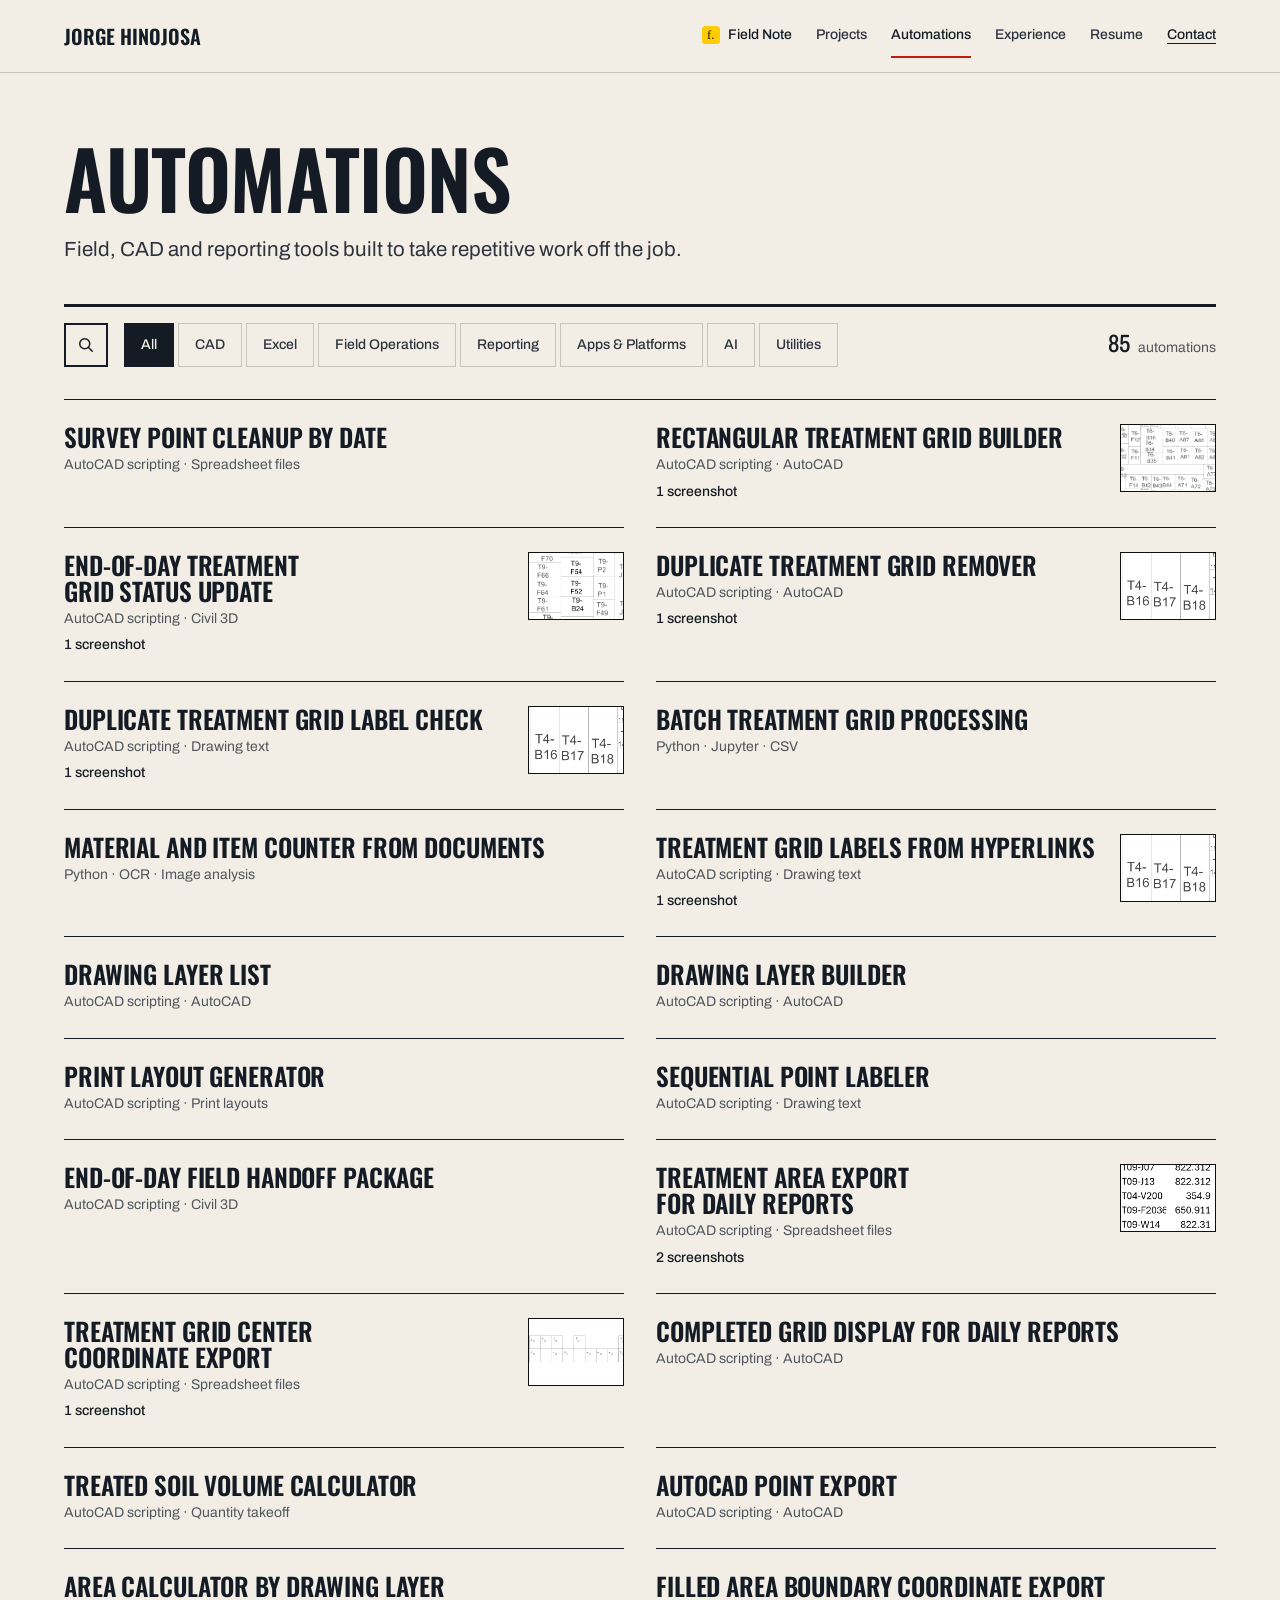
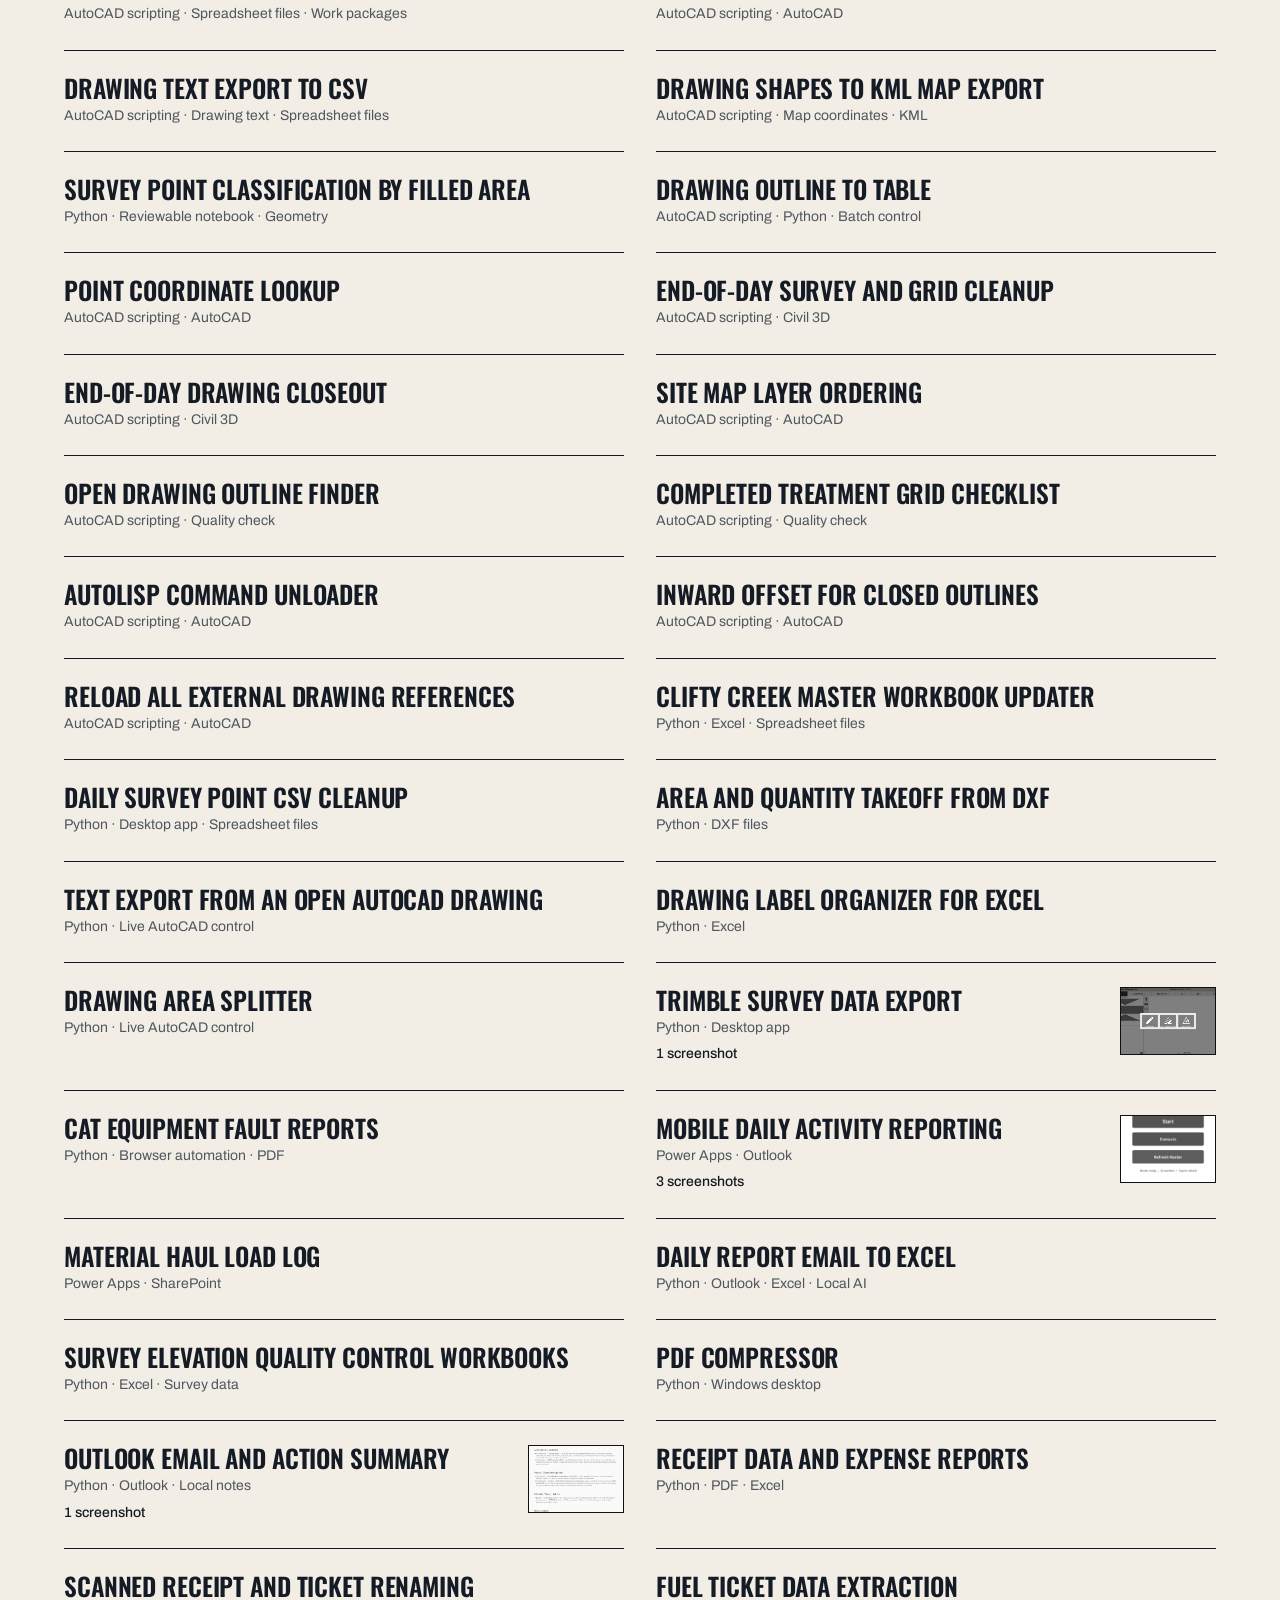
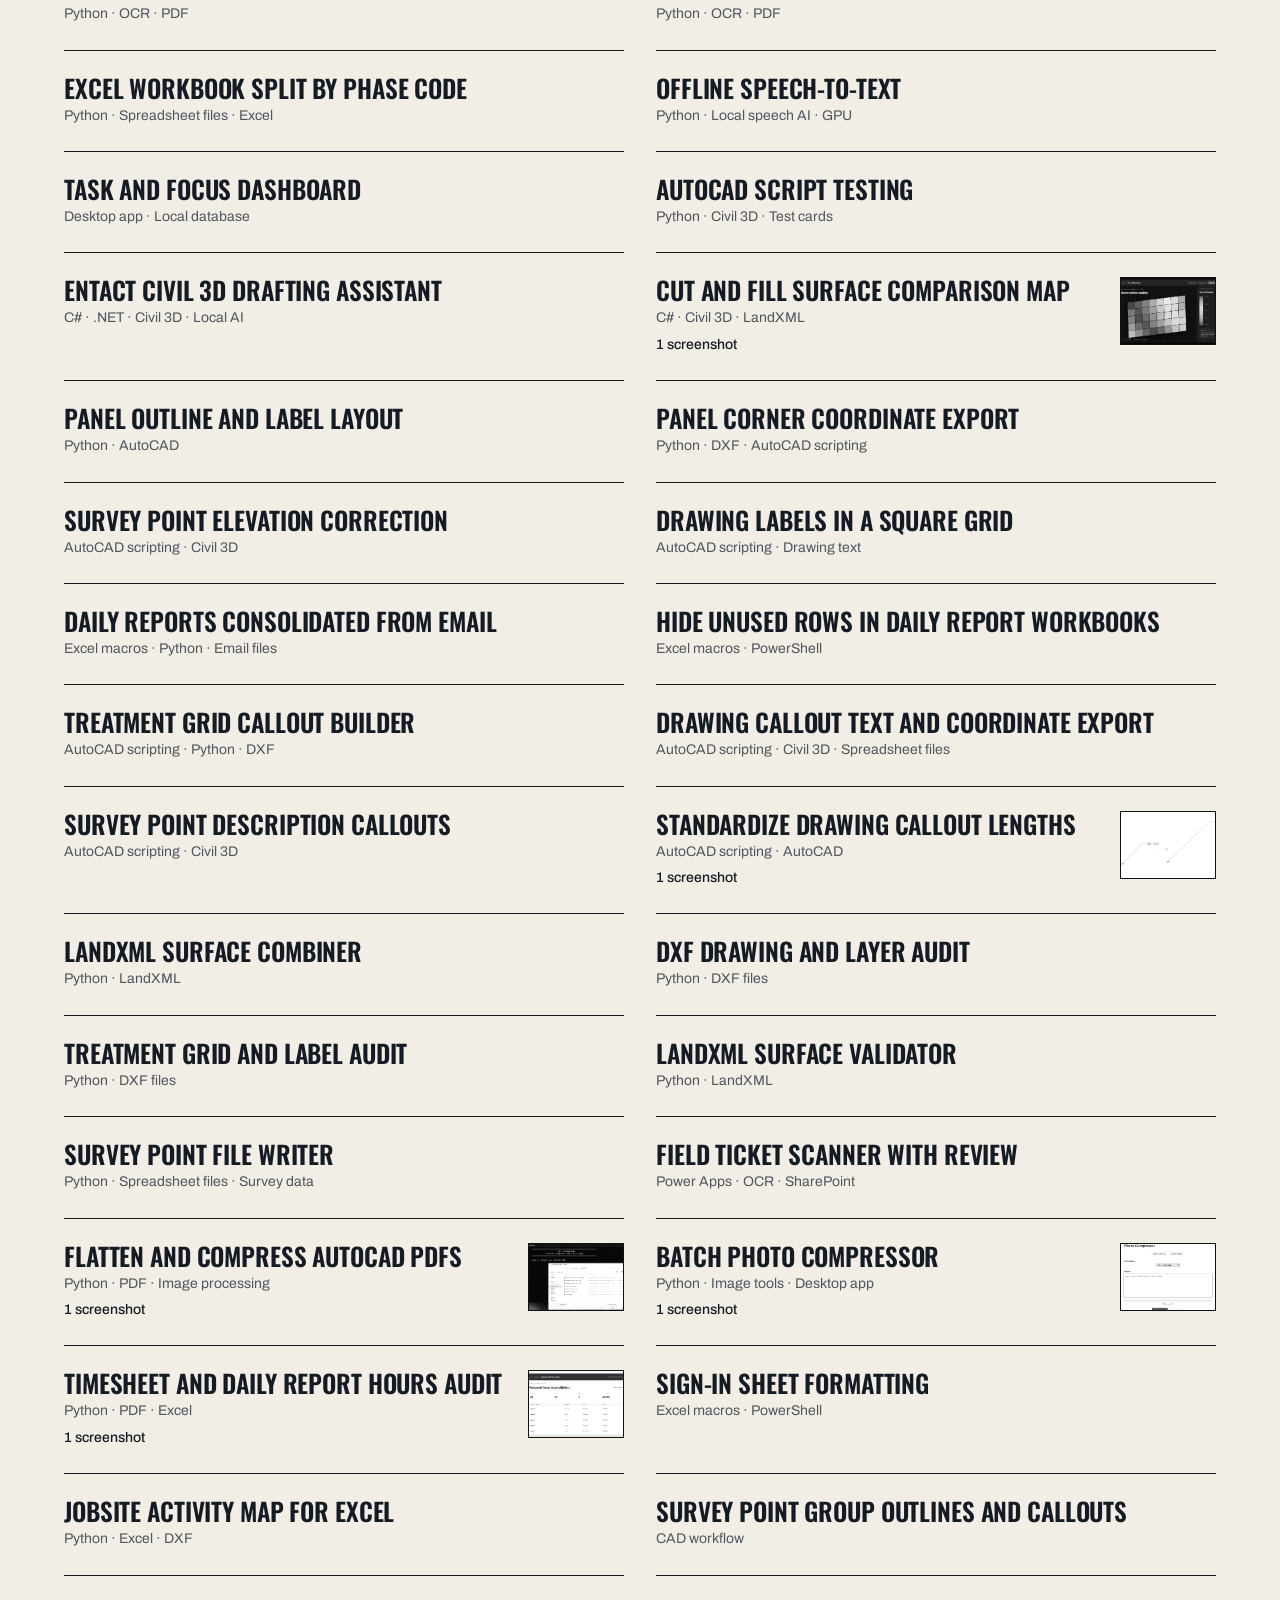
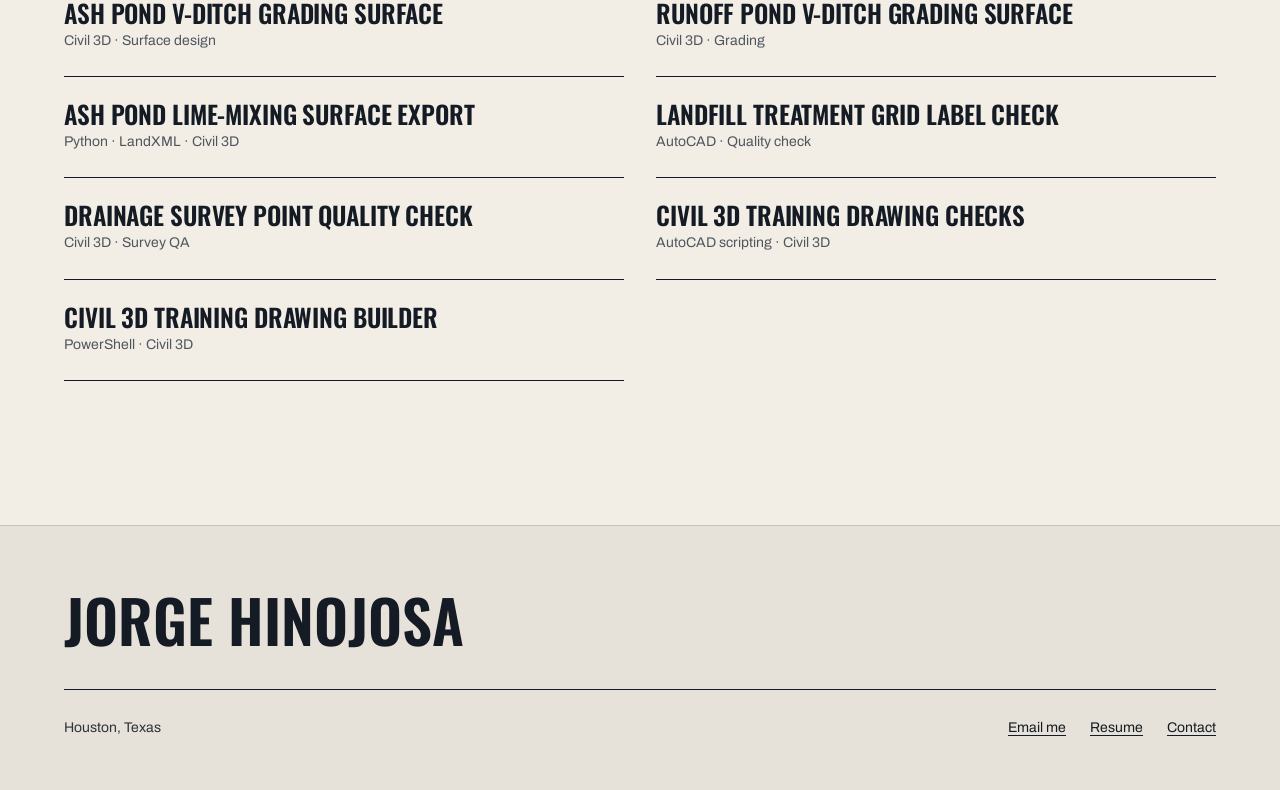
==== commit b8c564a9: "Redesign the portfolio as a construction drawing set Apply a Hallmark full redesign across all eleve" ====
--- a/automations.html
+++ b/automations.html
@@ -5,17 +5,17 @@
   <meta name="viewport" content="width=device-width, initial-scale=1.0, viewport-fit=cover" />
   <meta name="description" content="Browse the complete, deduplicated catalog of automations and workflow systems built by Jorge Hinojosa." />
   <title>Automations | Jorge Hinojosa</title>
-  <link rel="preload" href="assets/fonts/NotoSans-Regular.ttf" as="font" type="font/ttf" crossorigin />
-  <link rel="stylesheet" href="editorial.css?v=streamlined-2026" />
-  <script src="automations.js?v=streamlined-2026" defer></script>
-  <script src="editorial.js?v=streamlined-2026" defer></script>
+  <link rel="stylesheet" href="editorial.css?v=hallmark-2026" />
+  <script src="automations.js?v=hallmark-2026" defer></script>
+  <script src="editorial.js?v=hallmark-2026" defer></script>
 </head>
 <body>
   <a class="skip-link" href="#main-content">Skip to content</a>
   <nav class="site-nav" aria-label="Primary navigation">
-    <div class="nav-shell">
-      <a class="brand" href="index.html"><span class="brand-mark" aria-hidden="true">JH</span>Jorge Hinojosa</a>
+    <div class="nav-shell container">
+      <a class="brand" href="index.html" aria-label="Jorge Hinojosa, home">Jorge Hinojosa</a>
       <div class="nav-links">
+        <a href="index.html#field-note" data-field-note-link><img src="assets/brand/field-note.svg" alt="" width="18" height="18" />Field Note</a>
         <a href="projects.html">Projects</a>
         <a href="automations.html">Automations</a>
         <a href="timeline.html" data-experience-link>Experience</a>
@@ -26,8 +26,13 @@
   </nav>
 
   <main class="page-content automation-catalog-page" id="main-content">
-    <div class="editorial-shell">
-      <header class="compact-page-heading"><h1>Automations</h1></header>
+    <header class="page-head">
+      <div class="container page-head-grid">
+        <h1>Automations</h1>
+        <p class="page-lede">Field, CAD and reporting tools built to take repetitive work off the job.</p>
+      </div>
+    </header>
+    <div class="container page-body">
       <section id="automation-catalog" class="catalog-controls" aria-label="Automation catalog controls">
         <button class="catalog-search-toggle" type="button" aria-label="Open automation search" aria-expanded="false" aria-controls="automation-search-panel" data-automation-search-toggle>
           <svg viewBox="0 0 24 24" width="20" height="20" fill="none" stroke="currentColor" stroke-width="1.75" stroke-linecap="round" aria-hidden="true" focusable="false">
@@ -59,9 +64,16 @@
   </main>
 
   <footer class="site-footer">
-    <div class="editorial-shell footer-shell">
-      <p>Jorge Hinojosa <span>· Houston, Texas</span></p>
-      <div><a href="mailto:hinojosasb72@gmail.com">Email me ↗</a></div>
+    <div class="container footer-shell">
+      <p class="footer-mark">Jorge Hinojosa</p>
+      <div class="footer-row">
+        <p>Houston, Texas</p>
+        <nav class="footer-links" aria-label="Footer">
+          <a href="mailto:hinojosasb72@gmail.com">Email me</a>
+          <a href="resume.html">Resume</a>
+          <a href="contact.html">Contact</a>
+        </nav>
+      </div>
     </div>
   </footer>
 </body>
--- a/editorial.css
+++ b/editorial.css
@@ -1,902 +1,456 @@
-/* Streamlined architecture-led portfolio. Shared typography and grid across all pages. */
-@font-face {
-  font-family: 'Portfolio Sans';
-  src: url('assets/fonts/NotoSans-Regular.ttf') format('truetype');
-  font-weight: 400;
-  font-style: normal;
-  font-display: swap;
+/* Hallmark · shape: Photographic (home), Index (projects, experience), Long Document (case studies), app screen (automations) · genre: editorial · theme: Formwork (deal 1/3, seed portfolio-civil-construction-field-0315·3239cbaf·2026-11-20·r0) · redesign: full · draw: 3e2fd2 · job: hire
+ * hero: Ledge (/), Banner (inner pages) · nav: edge-aligned, wordmark and five links · footer: mast · imagery: photographs, the owner's 4, mono · signature: the drawing title block, each project's role, scope, place and dates in a ruled sheet block · formwork: drawing
+ * axes: light/display-condensed/warm · posture: restrained · contrast: pass · fold: pass · v2.0.0 */
+/* Hallmark · pre-emit critique: P4 H5 E4 S4 R5 V4 · weakest: S, a title block could sit on any engineer's site; it is filled only with this portfolio's own scopes, places and dates and the CP2 and Clifty Creek photographs */
+/* Hallmark · dismissed 58 · the hero statement is the owner's own sentence, rewritten in the latest commit before this redesign */
+/* Hallmark · waive 78 · Long Document case studies, a catalogue and a form page whose heads annotate rows · inner pages head rows and cards at item scale under one page title */
+/* Hallmark · waive 49b · a real phrase, two lines at most · the TxDOT I-35, Georgetown project title is a real name that runs to two lines at 320px */
+/* Hallmark · dismissed 77 · inner pages are documents and catalogues, not landing strips; the section count belongs to the home page */
+/* Hallmark · dismissed F20 · the automation catalog count changes with every filter, so no fixed column count avoids a lone last card */
+/* Hallmark · dismissed render · document.fonts reports Oswald, Archivo and Archivo Narrow loaded over HTTP; the fallback note came from preload hints, now removed */
+/* Hallmark · dropped i35-georgetown-map.png · the I-35 corridor map now lives on Projects and its case study instead of the home project index */
+@import url("./tokens.css");
+@import url("./base.css");
+
+@font-face { font-family: "Oswald"; src: url("assets/fonts/Oswald-latin.woff2") format("woff2"); font-weight: 600; font-style: normal; font-display: swap; }
+@font-face { font-family: "Archivo"; src: url("assets/fonts/Archivo-latin.woff2") format("woff2"); font-weight: 400 500; font-style: normal; font-display: swap; }
+@font-face { font-family: "Archivo Narrow"; src: url("assets/fonts/ArchivoNarrow-500-latin.woff2") format("woff2"); font-weight: 500; font-style: normal; font-display: swap; }
+
+/* ---------- Base ---------- */
+body { display: flex; flex-direction: column; min-height: 100svh; color: var(--color-ink-2); line-height: 1.6; }
+main { flex: 1 0 auto; min-width: 0; }
+h1, h2, h3 { color: var(--color-ink); text-transform: uppercase; }
+h1 { line-height: 1.02; }
+h2 { line-height: 1.04; }
+h3 { line-height: 1.1; }
+a { text-underline-offset: 0.2em; transition: color var(--dur-short) var(--ease-out), text-decoration-color var(--dur-short) var(--ease-out); }
+a:hover { color: var(--color-accent); }
+a:active { color: var(--color-accent-deep); }
+button, summary { cursor: pointer; }
+figure { margin: 0; }
+dl, dd { margin: 0; }
+small, figcaption, .caption { font-size: var(--text-sm); color: var(--color-muted); }
+
+.skip-link { position: absolute; top: var(--space-xs); left: var(--space-xs); z-index: var(--z-tooltip); padding: var(--space-xs) var(--space-md); background: var(--color-ink); color: var(--color-plate-ink); transform: translateY(-200%); }
+.skip-link:focus-visible { transform: none; }
+
+.text-link { display: inline-flex; align-items: center; min-height: 44px; color: var(--color-ink); font-weight: 500; text-decoration: underline; text-decoration-color: var(--color-ink); white-space: nowrap; }
+.text-link:hover { color: var(--color-accent); text-decoration-color: var(--color-accent); }
+.text-link:active { color: var(--color-accent-deep); }
+.link-row { display: flex; flex-wrap: wrap; column-gap: var(--space-lg); row-gap: var(--space-2xs); }
+
+/* Controls: one raised red primary, one pressed-in secondary */
+.button { display: inline-flex; align-items: center; justify-content: center; gap: var(--space-xs); min-height: 48px; padding: 0 var(--space-lg); border: 2px solid var(--color-ink); border-radius: 0; background: var(--color-paper-2); box-shadow: var(--shadow-press); color: var(--color-ink); font: var(--display-weight) var(--text-md)/1 var(--font-display); text-transform: uppercase; text-decoration: none; white-space: nowrap; transition: background-color var(--dur-micro) var(--ease-out), translate var(--dur-micro) var(--ease-out), box-shadow var(--dur-micro) var(--ease-out); }
+.button:hover { background: var(--color-paper-3); color: var(--color-ink); }
+.button:active { translate: 0 1px; }
+.button:focus-visible { outline: 2px solid var(--color-focus); outline-offset: 3px; }
+.button:disabled, .button[aria-disabled="true"] { opacity: 0.55; cursor: not-allowed; translate: none; }
+.button-primary { border-color: var(--color-accent); background: var(--color-accent); color: var(--color-accent-ink); box-shadow: 0 3px 0 var(--color-accent-deep); }
+.button-primary:hover { background: var(--color-accent-deep); border-color: var(--color-accent-deep); color: var(--color-accent-ink); }
+.button-primary:active { translate: 0 3px; box-shadow: 0 0 0 var(--color-accent-deep); }
+.button-primary:disabled { background: var(--color-accent); translate: none; box-shadow: 0 3px 0 var(--color-accent-deep); }
+
+/* Photographs print in black and white inside a 2px ink frame */
+.photo { position: relative; aspect-ratio: 4 / 3; background: var(--color-paper-3); outline: 2px solid var(--color-ink); outline-offset: -2px; }
+.photo > img { position: absolute; inset: 0; width: 100%; height: 100%; object-fit: cover; outline: 2px solid var(--color-ink); outline-offset: -2px; }
+.photo.photo:has(> .crop-earthwork) { aspect-ratio: 5 / 3; }
+.photo > .crop-earthwork { object-position: 50% 0; }
+.photo > img, [data-slot] > img { filter: saturate(0) contrast(1.35) brightness(1.08); }
+.is-map .photo > img, .case-map .photo > img { filter: none; }
+.mono-photo { filter: saturate(0) contrast(1.35) brightness(1.08); }
+
+/* ---------- Navigation ---------- */
+.site-nav { position: sticky; top: 0; z-index: var(--z-sticky-nav); background: var(--color-paper); border-bottom: var(--rule-hair) solid var(--color-rule); }
+.nav-shell { display: flex; align-items: center; justify-content: space-between; gap: var(--space-lg); min-height: var(--nav-height); }
+.brand { display: inline-flex; align-items: center; min-height: 44px; color: var(--color-ink); font: var(--display-weight) var(--text-lg)/1 var(--font-display); text-transform: uppercase; text-decoration: none; white-space: nowrap; }
+.brand:hover { color: var(--color-ink); }
+.nav-links { display: flex; align-items: center; gap: var(--space-lg); }
+.nav-links a { display: inline-flex; align-items: center; min-height: 44px; color: var(--color-ink-2); font-size: var(--text-sm); font-weight: 500; text-decoration: none; white-space: nowrap; border-bottom: 2px solid transparent; transition: color var(--dur-short) var(--ease-out), border-color var(--dur-short) var(--ease-out); }
+.nav-links a:hover { color: var(--color-ink); border-bottom-color: var(--color-rule); }
+.nav-links a[aria-current] { color: var(--color-ink); border-bottom-color: var(--color-accent); }
+.nav-links a[href="contact.html"] { color: var(--color-ink); text-decoration: underline; text-underline-offset: 0.3em; }
+.nav-toggle { display: none; }
+
+@media (max-width: 45rem) {
+  .site-nav.has-menu-toggle .nav-shell { flex-wrap: wrap; }
+  .nav-toggle { display: inline-flex; align-items: center; gap: var(--space-xs); min-height: 44px; padding: 0 var(--space-sm); border: 2px solid var(--color-ink); border-radius: 0; background: var(--color-paper); color: var(--color-ink); font-size: var(--text-sm); font-weight: 500; }
+  .nav-toggle:hover { background: var(--color-paper-2); }
+  .nav-toggle:active { background: var(--color-paper-3); }
+  .nav-toggle-lines { position: relative; width: 16px; height: 2px; background: currentColor; }
+  .nav-toggle-lines::before, .nav-toggle-lines::after { content: ""; position: absolute; left: 0; width: 16px; height: 2px; background: currentColor; }
+  .nav-toggle-lines::before { transform: translateY(-5px); }
+  .nav-toggle-lines::after { transform: translateY(5px); }
+  .has-menu-toggle .nav-links { display: none; flex-basis: 100%; flex-direction: column; align-items: stretch; gap: 0; padding-bottom: var(--space-sm); }
+  .has-menu-toggle.is-menu-open .nav-links { display: flex; }
+  .has-menu-toggle .nav-links a { font-size: var(--text-md); border-bottom: var(--rule-hair) solid var(--color-rule); }
+  .has-menu-toggle .nav-links a[aria-current] { border-bottom-color: var(--color-rule); box-shadow: inset 3px 0 0 var(--color-accent); padding-left: var(--space-sm); }
 }
-@font-face {
-  font-family: 'Portfolio Sans';
-  src: url('assets/fonts/NotoSans-Medium.ttf') format('truetype');
-  font-weight: 500 600;
-  font-style: normal;
-  font-display: swap;
+
+/* ---------- Shared section rhythm ---------- */
+.section { padding-block: var(--section-gap-s); }
+.section + .section { padding-top: 0; }
+.section-gap-l { padding-bottom: var(--section-gap-s); }
+.grid-12 { display: grid; grid-template-columns: repeat(12, minmax(0, 1fr)); column-gap: var(--gap-columns); }
+.head-block { display: grid; grid-template-columns: repeat(12, minmax(0, 1fr)); column-gap: var(--gap-columns); align-items: end; padding-top: var(--space-md); border-top: var(--rule-bar) solid var(--color-ink); margin-bottom: var(--space-2xl); }
+.head-block h2 { grid-column: 1 / 8; }
+.head-block > :not(h2) { grid-column: 8 / 13; justify-self: end; }
+
+/* The title block: the page's signature */
+.title-block { display: grid; grid-template-columns: repeat(var(--cells, 4), minmax(0, 1fr)); border-top: var(--rule-bar) solid var(--color-ink); border-bottom: var(--rule-hair) solid var(--color-ink); }
+.title-block > div { display: grid; align-content: start; gap: var(--space-2xs); padding: var(--space-sm) var(--space-md) var(--space-md); border-left: var(--rule-hair) solid var(--color-ink); min-width: 0; }
+.title-block > div:first-child { border-left: 0; padding-left: 0; }
+.title-block dt { font-size: var(--text-sm); color: var(--color-muted); }
+.title-block dd { color: var(--color-ink); font-weight: 500; overflow-wrap: break-word; }
+.title-block .figure { font: 500 var(--text-xl)/1.15 var(--font-outlier); font-variant-numeric: tabular-nums; }
+
+/* ---------- Home: hero (Ledge) ---------- */
+.home-hero { padding-block: var(--space-3xl) 0; }
+.home-hero-grid { display: grid; grid-template-columns: repeat(12, minmax(0, 1fr)); column-gap: var(--gap-columns); row-gap: var(--space-xl); align-items: center; }
+.home-hero-text { grid-column: 1 / 8; display: flex; flex-direction: column; gap: var(--space-lg); }
+.home-hero-text h1 { font-size: clamp(2.75rem, 4vw + 0.75rem, 5rem); max-width: none; }
+.home-hero-text .lead { color: var(--color-ink-2); max-width: 40ch; }
+.home-hero-actions { display: flex; flex-wrap: wrap; align-items: center; gap: var(--space-lg); margin-top: var(--space-xs); }
+.home-hero-figure { grid-column: 8 / 13; display: flex; flex-direction: column; gap: var(--space-sm); }
+.home-hero-figure .photo { aspect-ratio: 4 / 3; }
+.home-hero-figure .title-block { --cells: 3; }
+
+/* ---------- Home: CP2 opened as a case ---------- */
+.feature-grid { display: grid; grid-template-columns: repeat(12, minmax(0, 1fr)); column-gap: var(--gap-columns); align-items: center; }
+.feature-photo { grid-column: 1 / 7; display: grid; gap: var(--space-sm); }
+.feature-text { grid-column: 8 / 13; display: grid; gap: var(--space-lg); }
+.feature-text .title-block { --cells: 2; }
+.feature-text .title-block > div:nth-child(3) { border-left: 0; padding-left: 0; }
+.feature-text .title-block > div:nth-child(n + 3) { border-top: var(--rule-hair) solid var(--color-ink); }
+
+/* ---------- Project index ---------- */
+.project-index { list-style: none; margin: 0; padding: 0; border-bottom: var(--rule-hair) solid var(--color-ink); }
+.project-index li { border-top: var(--rule-hair) solid var(--color-ink); }
+.project-index li:first-child { border-top: 0; }
+.index-row { display: grid; grid-template-columns: repeat(12, minmax(0, 1fr)); column-gap: var(--gap-columns); align-items: baseline; padding-block: var(--space-lg); color: var(--color-ink-2); text-decoration: none; transition: background-color var(--dur-short) var(--ease-out); }
+.index-row:hover { color: var(--color-ink-2); background: var(--color-paper-2); }
+.index-row:active { background: var(--color-paper-3); }
+.index-row h3 { grid-column: 1 / 5; font-size: var(--text-xl); }
+.index-row:hover h3 { color: var(--color-accent); }
+.index-row .index-work { grid-column: 5 / 9; }
+.index-row .index-place { grid-column: 9 / 11; font-size: var(--text-sm); }
+.index-row .index-figure { grid-column: 11 / 13; justify-self: end; color: var(--color-ink); font: 500 var(--text-lg)/1.2 var(--font-outlier); font-variant-numeric: tabular-nums; white-space: nowrap; }
+.index-foot { display: flex; justify-content: flex-end; margin-top: var(--space-md); }
+
+/* ---------- Field Note: the ink band ---------- */
+.band-ink { padding-block: var(--space-3xl); background: var(--color-ink); color: var(--color-plate-ink); }
+.home-hero + .band-ink { margin-top: var(--section-gap-s); }
+.nav-links a[data-field-note-link] { gap: var(--space-xs); color: var(--color-ink); }
+.nav-links a[data-field-note-link] img { width: 18px; height: 18px; flex-shrink: 0; }
+.band-ink h2, .band-ink h3 { color: var(--color-plate-ink); }
+.band-ink a, .band-ink .text-link { color: var(--color-plate-ink); text-decoration-color: var(--color-plate-ink); }
+.band-ink a:hover, .band-ink .text-link:hover { color: var(--color-plate-ink); text-decoration-color: var(--color-accent); text-decoration-thickness: 3px; }
+.band-ink :focus-visible { outline-color: var(--color-plate-ink); }
+.startup-grid { display: grid; grid-template-columns: repeat(12, minmax(0, 1fr)); column-gap: var(--gap-columns); row-gap: var(--space-xl); align-items: center; }
+.startup-heading { grid-column: 1 / 6; display: grid; grid-template-columns: auto minmax(0, 1fr); grid-template-rows: auto auto; align-items: center; column-gap: var(--space-lg); row-gap: var(--space-2xs); }
+.startup-heading img { grid-row: 1 / span 2; width: 88px; height: 88px; }
+.startup-heading h2 { align-self: end; font-size: var(--text-display); line-height: 1; }
+.startup-role { grid-column: 2; align-self: start; color: var(--color-ink-muted); font-size: var(--text-md); }
+.startup-copy { grid-column: 7 / 13; display: grid; gap: var(--space-lg); }
+.startup-copy p { font-size: var(--text-lead); line-height: 1.45; color: var(--color-plate-ink); max-width: 46ch; }
+
+/* ---------- Automations plate ---------- */
+.plate-grid { display: grid; grid-template-columns: repeat(12, minmax(0, 1fr)); column-gap: var(--gap-columns); row-gap: var(--space-xl); align-items: center; }
+.plate { grid-column: 1 / 5; display: grid; align-content: center; justify-items: start; gap: var(--space-xs); padding: var(--space-xl); background: var(--color-plate); border: var(--rule-bar) solid var(--color-ink); box-shadow: var(--shadow-card); }
+.plate-figure { color: var(--color-ink); font: var(--display-weight) clamp(7rem, 12vw, 12rem)/0.9 var(--font-display); font-variant-numeric: tabular-nums; }
+.plate-unit { color: var(--color-ink); font-weight: 500; }
+.plate-text { grid-column: 6 / 13; display: grid; gap: var(--space-lg); }
+.plate-text p { font-size: var(--text-lead); line-height: 1.45; max-width: 52ch; }
+.category-list { list-style: none; margin: 0; padding: 0; display: grid; grid-template-columns: repeat(2, minmax(0, 1fr)); column-gap: var(--gap-columns); border-top: var(--rule-hair) solid var(--color-ink); }
+.category-list li { border-bottom: var(--rule-hair) solid var(--color-rule); }
+.category-list a { display: flex; align-items: center; min-height: 48px; color: var(--color-ink); text-decoration: none; }
+.category-list a:hover { color: var(--color-accent); }
+
+/* ---------- Close: contact ---------- */
+.close-grid { display: grid; grid-template-columns: repeat(12, minmax(0, 1fr)); column-gap: var(--gap-columns); row-gap: var(--space-xl); padding-top: var(--space-md); border-top: var(--rule-bar) solid var(--color-ink); }
+.close-grid h2 { grid-column: 1 / -1; max-width: none; font-size: var(--text-display); }
+.close-detail { grid-column: 1 / -1; display: flex; flex-wrap: wrap; justify-content: space-between; align-items: center; gap: var(--space-md) var(--space-xl); padding-top: var(--space-lg); border-top: var(--rule-hair) solid var(--color-ink); }
+.close-email { color: var(--color-ink); font: 500 var(--text-2xl)/1.3 var(--font-body); white-space: nowrap; }
+
+/* ---------- Footer: mast ---------- */
+.site-footer { margin-top: auto; padding-block: var(--space-2xl) var(--space-xl); background: var(--color-paper-2); border-top: var(--rule-hair) solid var(--color-rule); }
+.footer-shell { display: grid; gap: var(--space-xl); }
+.footer-mark { color: var(--color-ink); font: var(--display-weight) var(--text-display-s)/1 var(--font-display); text-transform: uppercase; }
+.footer-row { display: flex; flex-wrap: wrap; justify-content: space-between; align-items: center; gap: var(--space-md) var(--space-xl); padding-top: var(--space-md); border-top: var(--rule-hair) solid var(--color-ink); font-size: var(--text-sm); }
+.footer-links { display: flex; flex-wrap: wrap; column-gap: var(--space-lg); }
+.footer-links a { display: inline-flex; align-items: center; min-height: 44px; color: var(--color-ink); white-space: nowrap; }
+.footer-credits { max-width: 75ch; font-size: var(--text-sm); color: var(--color-muted); }
+.footer-credits a { color: var(--color-muted); }
+.footer-credits summary { display: inline-flex; align-items: center; min-height: 44px; color: var(--color-ink); text-decoration: underline; text-underline-offset: 0.2em; }
+.footer-credits summary:hover { color: var(--color-accent); }
+.footer-credits summary:active { color: var(--color-accent-deep); }
+
+/* ---------- Inner page heads (Banner) ---------- */
+.page-head { padding-block: var(--space-2xl) var(--space-xl); }
+.page-head-grid { display: grid; grid-template-columns: repeat(12, minmax(0, 1fr)); column-gap: var(--gap-columns); row-gap: var(--space-md); align-items: end; }
+.page-head-grid h1 { grid-column: 1 / 8; }
+.page-head-grid > :not(h1) { grid-column: 8 / 13; justify-self: end; }
+.page-head-grid .page-lede { grid-column: 1 / 8; grid-row: 2; justify-self: start; max-width: 52ch; font-size: var(--text-lead); line-height: 1.45; color: var(--color-ink-2); }
+.page-body { padding-bottom: var(--section-gap); }
+
+.about-nav { display: flex; flex-wrap: wrap; gap: var(--space-lg); }
+.about-nav a { display: inline-flex; align-items: center; min-height: 44px; color: var(--color-ink-2); font-size: var(--text-sm); font-weight: 500; text-decoration: none; border-bottom: 2px solid transparent; white-space: nowrap; }
+.about-nav a:hover { color: var(--color-ink); border-bottom-color: var(--color-rule); }
+.about-nav a[aria-current] { color: var(--color-ink); border-bottom-color: var(--color-accent); }
+
+/* ---------- Projects page ---------- */
+.project-list { border-top: var(--rule-bar) solid var(--color-ink); }
+.project-item { display: grid; grid-template-columns: repeat(12, minmax(0, 1fr)); column-gap: var(--gap-columns); row-gap: var(--space-lg); align-items: start; padding-block: var(--space-2xl); border-bottom: var(--rule-hair) solid var(--color-ink); }
+.project-figure { grid-column: 1 / 6; display: grid; gap: var(--space-sm); }
+.project-image { display: block; }
+.project-image .photo { aspect-ratio: 4 / 3; }
+.project-image.is-map .photo { background: var(--color-plate); }
+.project-image.is-map .photo > img { object-fit: contain; }
+.project-item-body { grid-column: 7 / 13; display: grid; align-content: start; gap: var(--space-lg); }
+.project-item-body h2 { font-size: var(--text-section); }
+.project-item-body h2 a { text-decoration: none; }
+.project-item-body .title-block { --cells: 3; }
+
+/* ---------- Case studies (Long Document) ---------- */
+.case-head { padding-block: var(--space-xl) var(--space-2xl); }
+.case-back { display: inline-flex; align-items: center; min-height: 44px; margin-bottom: var(--space-lg); color: var(--color-ink-2); font-size: var(--text-sm); font-weight: 500; }
+.case-head h1 { max-width: 24ch; margin-bottom: var(--space-xl); font-size: var(--text-display-s); }
+.case-head .title-block { --cells: 4; }
+.case-cover { display: grid; grid-template-columns: repeat(12, minmax(0, 1fr)); column-gap: var(--gap-columns); row-gap: var(--space-lg); align-items: center; padding-bottom: var(--section-gap-s); }
+.case-cover-frame { grid-column: 1 / 7; }
+.case-cover-frame .photo { aspect-ratio: 4 / 3; }
+.case-cover.case-map .case-cover-frame { grid-column: 1 / 5; }
+.case-cover.case-map .photo { aspect-ratio: 658 / 900; background: var(--color-plate); }
+.case-cover.case-map .photo > img { object-fit: contain; }
+.case-intro { grid-column: 8 / 13; display: grid; gap: var(--space-lg); }
+.case-cover.case-map .case-intro { grid-column: 6 / 12; }
+.case-intro h2 { font-size: var(--text-2xl); }
+.case-intro-copy { display: grid; gap: var(--space-md); }
+.case-intro-copy p { font-size: var(--text-lead); line-height: 1.5; color: var(--color-ink-2); }
+.case-intro figcaption { padding-top: var(--space-sm); border-top: var(--rule-hair) solid var(--color-rule); }
+.case-body { padding-bottom: var(--section-gap); }
+.case-block { display: grid; grid-template-columns: repeat(12, minmax(0, 1fr)); column-gap: var(--gap-columns); row-gap: var(--space-sm); padding-block: var(--space-xl); border-top: var(--rule-hair) solid var(--color-ink); }
+.case-block:first-child { border-top: var(--rule-bar) solid var(--color-ink); }
+.case-block h2 { grid-column: 1 / 5; font-size: var(--text-xl); }
+.case-block-copy { grid-column: 5 / 12; }
+.case-block-copy p { font-size: var(--text-lead); line-height: 1.5; color: var(--color-ink-2); }
+.case-next-row { display: flex; flex-wrap: wrap; justify-content: space-between; gap: var(--space-md) var(--space-xl); padding-top: var(--space-md); border-top: var(--rule-bar) solid var(--color-ink); }
+.case-next-row a { font-family: var(--font-display); font-weight: var(--display-weight); font-size: var(--text-xl); text-transform: uppercase; }
+
+/* ---------- Experience timeline ---------- */
+.timeline { border-top: var(--rule-bar) solid var(--color-ink); }
+.timeline-entry { display: grid; grid-template-columns: repeat(12, minmax(0, 1fr)); column-gap: var(--gap-columns); row-gap: var(--space-md); padding-block: var(--space-xl) var(--space-2xl); border-bottom: var(--rule-hair) solid var(--color-ink); }
+.timeline-meta { grid-column: 1 / 4; grid-row: 1 / span 3; display: grid; align-content: start; gap: var(--space-md); }
+.organization-mark { display: flex; align-items: center; width: 168px; height: 72px; }
+.organization-mark img { max-width: 100%; max-height: 72px; width: auto; object-fit: contain; filter: saturate(0) contrast(1.1); }
+.timeline-date { color: var(--color-ink); font: 500 var(--text-md)/1.3 var(--font-outlier); font-variant-numeric: tabular-nums; }
+.timeline-entry > h2, .timeline-entry > p, .timeline-projects { grid-column: 4 / 13; }
+.organization-heading { font-size: var(--text-section); }
+.timeline-entry > p { max-width: 65ch; font-size: var(--text-lead); line-height: 1.5; }
+.timeline-projects { display: grid; grid-template-columns: repeat(2, minmax(0, 1fr)); column-gap: var(--gap-columns); margin-top: var(--space-md); border-top: var(--rule-hair) solid var(--color-rule); }
+.timeline-project { display: grid; align-content: start; gap: var(--space-2xs); padding-block: var(--space-md); border-bottom: var(--rule-hair) solid var(--color-rule); }
+.timeline-project strong { color: var(--color-ink); font-weight: 500; }
+
+/* ---------- Education ---------- */
+.education-layout { display: grid; grid-template-columns: repeat(12, minmax(0, 1fr)); column-gap: var(--gap-columns); row-gap: var(--space-xl); padding-top: var(--space-md); border-top: var(--rule-bar) solid var(--color-ink); }
+.education-card { grid-column: 1 / 8; display: grid; gap: var(--space-md); }
+.education-card .organization-heading { display: flex; align-items: center; gap: var(--space-md); }
+.education-card .organization-mark { width: auto; height: 64px; }
+.education-degree { font-size: var(--text-lead); line-height: 1.5; max-width: 48ch; }
+.education-link-card { grid-column: 9 / 13; display: grid; align-content: start; gap: var(--space-sm); padding-left: var(--space-lg); border-left: var(--rule-hair) solid var(--color-ink); }
+.education-link-card h2 { font-size: var(--text-xl); }
+.athlete-showcase { margin-top: var(--section-gap-s); }
+.athlete-heading { display: grid; grid-template-columns: repeat(12, minmax(0, 1fr)); column-gap: var(--gap-columns); row-gap: var(--space-md); align-items: end; padding-top: var(--space-md); border-top: var(--rule-bar) solid var(--color-ink); margin-bottom: var(--space-xl); }
+.athlete-heading > div { grid-column: 1 / 8; display: grid; gap: var(--space-md); }
+.athlete-heading .athlete-profile-link { grid-column: 9 / 13; justify-self: end; }
+.athlete-highlights { display: grid; grid-template-columns: repeat(3, minmax(0, 1fr)); margin-bottom: var(--space-xl); border-bottom: var(--rule-hair) solid var(--color-ink); }
+.athlete-highlight { display: grid; gap: var(--space-2xs); padding: 0 var(--space-lg) var(--space-lg); border-left: var(--rule-hair) solid var(--color-ink); }
+.athlete-highlight:first-child { border-left: 0; padding-left: 0; }
+.athlete-highlight strong { color: var(--color-ink); font: var(--display-weight) var(--text-2xl)/1.1 var(--font-display); text-transform: uppercase; }
+.athlete-highlight span { font-size: var(--text-sm); color: var(--color-muted); }
+.athlete-carousel { position: relative; display: grid; aspect-ratio: 16 / 9; max-height: 760px; background: var(--color-ink); outline: 2px solid var(--color-ink); outline-offset: -2px; }
+.athlete-carousel:focus-visible { outline: 3px solid var(--color-focus); outline-offset: 3px; }
+.athlete-slide { grid-area: 1 / 1; display: none; position: relative; margin: 0; min-height: 0; }
+.athlete-slide.is-active { display: block; }
+.athlete-slide img { width: 100%; height: 100%; object-fit: cover; filter: saturate(0) contrast(1.35) brightness(1.08); }
+.athlete-caption { position: absolute; left: 0; bottom: 0; padding: var(--space-xs) var(--space-md); background: var(--color-ink); color: var(--color-plate-ink); font-size: var(--text-sm); }
+.athlete-counter { position: absolute; top: var(--space-md); right: var(--space-md); z-index: var(--z-raised); padding: var(--space-2xs) var(--space-sm); background: var(--color-ink); color: var(--color-plate-ink); font: 500 var(--text-sm)/1.4 var(--font-outlier); font-variant-numeric: tabular-nums; }
+.athlete-control { position: absolute; top: 50%; z-index: var(--z-raised); display: grid; place-items: center; width: 48px; height: 48px; padding: 0; border: 2px solid var(--color-ink); border-radius: 0; background: var(--color-paper); color: var(--color-ink); font-size: var(--text-lg); transform: translateY(-50%); transition: background-color var(--dur-micro) var(--ease-out); }
+.athlete-control:hover { background: var(--color-paper-2); }
+.athlete-control:active { background: var(--color-paper-3); }
+.athlete-control:focus-visible { outline: 2px solid var(--color-plate-ink); outline-offset: 2px; }
+.athlete-control.prev { left: var(--space-md); }
+.athlete-control.next { right: var(--space-md); }
+.athlete-dots { position: absolute; right: var(--space-md); bottom: var(--space-md); z-index: var(--z-raised); display: flex; gap: var(--space-2xs); }
+.athlete-dot { width: 44px; height: 44px; padding: 0; border: 0; background: transparent; position: relative; }
+.athlete-dot::after { content: ""; position: absolute; inset: 18px 8px; background: var(--color-ink-muted); transition: background-color var(--dur-micro) var(--ease-out); }
+.athlete-dot.is-active::after { background: var(--color-accent); }
+.athlete-dot:hover::after { background: var(--color-plate-ink); }
+.athlete-dot:active::after { background: var(--color-accent-deep); }
+.athlete-dot:focus-visible { outline: 2px solid var(--color-plate-ink); outline-offset: -4px; }
+
+/* ---------- Interests ---------- */
+.interest-tabs { display: flex; gap: var(--space-xs); margin-bottom: var(--space-xl); border-bottom: var(--rule-bar) solid var(--color-ink); }
+.interest-tab { min-height: 48px; padding: 0 var(--space-lg); border: 0; border-radius: 0; background: transparent; color: var(--color-ink-2); font: var(--display-weight) var(--text-md)/1 var(--font-display); text-transform: uppercase; transition: background-color var(--dur-micro) var(--ease-out), color var(--dur-micro) var(--ease-out); }
+.interest-tab:hover { background: var(--color-paper-2); color: var(--color-ink); }
+.interest-tab:active { background: var(--color-paper-3); }
+.interest-tab.is-active { background: var(--color-ink); color: var(--color-plate-ink); }
+.interest-tab:focus-visible { outline: 2px solid var(--color-focus); outline-offset: 2px; }
+.interest-card { display: grid; grid-template-columns: repeat(12, minmax(0, 1fr)); column-gap: var(--gap-columns); row-gap: var(--space-lg); align-items: center; padding-block: var(--space-xl); border-bottom: var(--rule-hair) solid var(--color-ink); }
+.interest-card:first-child { padding-top: 0; }
+.interest-visual { grid-column: 1 / 6; }
+.interest-content { grid-column: 7 / 13; display: grid; align-content: start; gap: var(--space-md); }
+.interest-status { justify-self: start; padding: var(--space-3xs) var(--space-xs); border: var(--rule-hair) solid var(--color-ink); color: var(--color-ink); font-size: var(--text-sm); font-weight: 500; }
+.card-title { font-size: var(--text-2xl); }
+.interest-tech { display: flex; flex-wrap: wrap; gap: var(--space-xs); }
+.interest-tech span { padding: var(--space-3xs) var(--space-xs); background: var(--color-paper-2); color: var(--color-ink-2); font-size: var(--text-md); }
+.interest-links { display: flex; flex-wrap: wrap; column-gap: var(--space-lg); }
+.system-diagram { display: grid; gap: var(--space-lg); padding: var(--space-lg); background: var(--color-plate); border: var(--rule-hair) solid var(--color-ink); }
+.diagram-kicker { color: var(--color-ink); font-weight: 500; }
+.diagram-flow { display: grid; grid-template-columns: minmax(0, 1fr) auto minmax(0, 1fr) auto minmax(0, 1fr); align-items: center; gap: var(--space-xs); }
+.diagram-flow i { color: var(--color-muted); font-style: normal; }
+.diagram-node { display: grid; gap: var(--space-3xs); padding: var(--space-sm); border: var(--rule-hair) solid var(--color-ink); background: var(--color-paper); }
+.diagram-node strong { color: var(--color-ink); font-weight: 500; font-size: var(--text-sm); }
+.diagram-node small { font-size: var(--text-xs); color: var(--color-muted); }
+.diagram-metrics { display: flex; flex-wrap: wrap; gap: var(--space-xs) var(--space-md); padding-top: var(--space-sm); border-top: var(--rule-hair) solid var(--color-rule); font-size: var(--text-sm); color: var(--color-muted); }
+.coaching-section { display: grid; grid-template-columns: repeat(12, minmax(0, 1fr)); column-gap: var(--gap-columns); row-gap: var(--space-xl); }
+.coaching-heading { grid-column: 1 / 7; display: grid; gap: var(--space-md); }
+.coaching-heading p { font-size: var(--text-lead); line-height: 1.5; }
+.coaching-contact { grid-column: 8 / 13; display: grid; gap: var(--space-md); padding: var(--space-xl); background: var(--color-plate); border: var(--rule-bar) solid var(--color-ink); box-shadow: var(--shadow-card); }
+.coaching-contact h3 { font-size: var(--text-xl); }
+.coaching-actions { display: flex; flex-wrap: wrap; align-items: center; gap: var(--space-md) var(--space-lg); }
+
+/* ---------- Automations catalog ---------- */
+.catalog-controls { display: flex; flex-wrap: wrap; align-items: center; gap: var(--space-sm) var(--space-md); padding-block: var(--space-md); border-top: var(--rule-bar) solid var(--color-ink); margin-bottom: var(--space-md); }
+.catalog-search-toggle { display: grid; place-items: center; width: 44px; height: 44px; padding: 0; border: 2px solid var(--color-ink); border-radius: 0; background: var(--color-paper); color: var(--color-ink); transition: background-color var(--dur-micro) var(--ease-out); }
+.catalog-search-toggle:hover { background: var(--color-paper-2); }
+.catalog-search-toggle:active, .catalog-search-toggle[aria-expanded="true"] { background: var(--color-ink); color: var(--color-plate-ink); }
+.catalog-search-toggle.has-query { box-shadow: inset 0 -4px 0 var(--color-accent); }
+.catalog-filter-group { display: flex; flex-wrap: wrap; gap: var(--space-2xs); flex: 1 1 auto; min-width: 0; }
+.catalog-filter { min-height: 44px; padding: 0 var(--space-md); border: var(--rule-hair) solid var(--color-rule); border-radius: 0; background: transparent; color: var(--color-ink-2); font-size: var(--text-sm); font-weight: 500; white-space: nowrap; transition: background-color var(--dur-micro) var(--ease-out), color var(--dur-micro) var(--ease-out); }
+.catalog-filter:hover { background: var(--color-paper-2); color: var(--color-ink); }
+.catalog-filter:active { background: var(--color-paper-3); }
+.catalog-filter.is-active { background: var(--color-ink); border-color: var(--color-ink); color: var(--color-plate-ink); }
+.catalog-count { display: flex; align-items: baseline; gap: var(--space-xs); font-size: var(--text-sm); color: var(--color-muted); }
+.catalog-count strong { color: var(--color-ink); font: 500 var(--text-xl)/1 var(--font-outlier); font-variant-numeric: tabular-nums; }
+.catalog-search-panel { display: flex; gap: var(--space-xs); flex-basis: 100%; }
+.catalog-search { flex: 1 1 auto; min-width: 0; min-height: 48px; padding: 0 var(--space-md); border: 2px solid var(--color-muted); border-radius: 0; background: var(--color-plate); color: var(--color-ink); box-shadow: var(--shadow-press); outline: 2px solid transparent; outline-offset: -4px; }
+.catalog-search:focus-visible { outline-color: var(--color-focus); }
+.automation-grid { display: grid; grid-template-columns: repeat(2, minmax(0, 1fr)); column-gap: var(--gap-columns); border-top: var(--rule-hair) solid var(--color-ink); }
+.automation-card { border-bottom: var(--rule-hair) solid var(--color-ink); min-width: 0; }
+.automation-card summary { display: grid; grid-template-columns: minmax(0, 1fr) auto; column-gap: var(--space-md); row-gap: var(--space-2xs); align-items: start; padding-block: var(--space-lg); list-style: none; transition: background-color var(--dur-short) var(--ease-out); }
+.automation-card summary::-webkit-details-marker { display: none; }
+.automation-card summary:hover { background: var(--color-paper-2); }
+.automation-card summary:active { background: var(--color-paper-3); }
+.automation-card summary:focus-visible { outline: 2px solid var(--color-focus); outline-offset: -2px; }
+.automation-card h2 { grid-column: 1; font-size: var(--text-xl); max-width: none; }
+.automation-card details[open] h2 { color: var(--color-accent); }
+.automation-meta { grid-column: 1; font-size: var(--text-sm); color: var(--color-muted); }
+.automation-image-count { grid-column: 1; font-size: var(--text-sm); color: var(--color-ink); font-weight: 500; }
+.automation-thumbnail { grid-column: 2; grid-row: 1 / span 3; width: 96px; height: 68px; object-fit: cover; outline: 1px solid var(--color-ink); outline-offset: -1px; filter: saturate(0) contrast(1.1); }
+.automation-description { display: grid; gap: var(--space-md); padding-bottom: var(--space-lg); }
+.automation-description p { max-width: 65ch; }
+.automation-gallery { display: grid; grid-template-columns: repeat(2, minmax(0, 1fr)); gap: var(--space-xs); }
+.automation-gallery a { display: block; outline: 1px solid var(--color-ink); outline-offset: -1px; }
+.automation-gallery a:hover { outline-color: var(--color-accent); outline-width: 2px; outline-offset: -2px; }
+.automation-gallery img { width: 100%; aspect-ratio: 4 / 3; object-fit: cover; object-position: top left; }
+.automation-status { justify-self: start; padding: var(--space-3xs) var(--space-xs); border: var(--rule-hair) solid var(--color-ink); font-size: var(--text-sm); color: var(--color-ink); }
+.catalog-empty { padding-block: var(--space-xl); font-size: var(--text-lead); color: var(--color-ink); }
+.lightbox-backdrop { position: fixed; inset: 0; z-index: var(--z-modal); display: grid; place-items: center; padding: var(--space-lg); background: color-mix(in oklab, var(--color-ink) 88%, transparent); }
+.lightbox-dialog { display: grid; gap: var(--space-sm); max-width: min(1200px, 100%); max-height: 100%; }
+.lightbox-bar { display: flex; justify-content: space-between; align-items: center; gap: var(--space-md); color: var(--color-plate-ink); }
+.lightbox-caption { font-size: var(--text-sm); }
+.lightbox-close { min-height: 44px; padding: 0 var(--space-md); border: 2px solid var(--color-plate-ink); border-radius: 0; background: transparent; color: var(--color-plate-ink); font-weight: 500; }
+.lightbox-close:hover { background: var(--color-ink-2); }
+.lightbox-close:active { background: var(--color-ink); }
+.lightbox-close:focus-visible { outline: 2px solid var(--color-plate-ink); outline-offset: 2px; }
+.lightbox-img { max-height: calc(100svh - 140px); width: auto; margin-inline: auto; background: var(--color-plate); }
+
+/* ---------- Resume ---------- */
+.resume-download { display: inline-grid; place-items: center; width: 48px; height: 48px; border: 2px solid var(--color-ink); color: var(--color-ink); background: var(--color-paper); transition: background-color var(--dur-micro) var(--ease-out); }
+.resume-download:hover { background: var(--color-paper-2); color: var(--color-ink); }
+.resume-download:active { background: var(--color-paper-3); }
+.resume-mobile-fallback { display: none; gap: var(--space-md); padding: var(--space-xl); background: var(--color-plate); border: var(--rule-bar) solid var(--color-ink); }
+.resume-frame:focus-within, .resume-frame.is-focused { outline: 3px solid var(--color-focus); outline-offset: 3px; }
+.resume-document { display: block; width: 100%; height: min(1200px, 150svh); border: 2px solid var(--color-ink); background: var(--color-plate); }
+@media (max-width: 60rem), (pointer: coarse) {
+  .resume-mobile-fallback { display: grid; justify-items: start; }
+  .resume-frame { display: none; }
 }
-@font-face {
-  font-family: 'Portfolio Sans';
-  src: url('assets/fonts/NotoSans-Bold.ttf') format('truetype');
-  font-weight: 700 900;
-  font-style: normal;
-  font-display: swap;
+
+/* ---------- Contact ---------- */
+.contact-page { display: grid; grid-template-columns: repeat(12, minmax(0, 1fr)); column-gap: var(--gap-columns); row-gap: var(--space-2xl); padding-top: var(--space-md); border-top: var(--rule-bar) solid var(--color-ink); }
+.contact-intro { grid-column: 1 / 6; display: grid; align-content: start; gap: var(--space-lg); }
+.contact-intro p { font-size: var(--text-lead); line-height: 1.5; }
+.contact-actions { display: grid; justify-items: start; border-top: var(--rule-hair) solid var(--color-rule); }
+.contact-actions a, .contact-actions p { width: 100%; border-bottom: var(--rule-hair) solid var(--color-rule); }
+.contact-intro .contact-actions p { display: flex; align-items: center; min-height: 44px; font-size: var(--text-md); color: var(--color-ink-2); }
+.contact-form { grid-column: 7 / 13; display: grid; gap: var(--space-lg); }
+.contact-form h2 { font-size: var(--text-2xl); }
+.contact-fields { display: grid; grid-template-columns: repeat(2, minmax(0, 1fr)); gap: var(--space-md); margin: 0; padding: 0; border: 0; min-width: 0; }
+.contact-fields:disabled { opacity: 0.55; cursor: not-allowed; }
+.contact-field { display: grid; gap: var(--space-2xs); min-width: 0; }
+.contact-field-wide { grid-column: 1 / -1; }
+.contact-field label { color: var(--color-ink); font-size: var(--text-sm); font-weight: 500; }
+.contact-field input, .contact-field textarea { width: 100%; min-height: 48px; padding: var(--space-sm) var(--space-md); border: 2px solid var(--color-muted); border-radius: 0; background: var(--color-plate); color: var(--color-ink); box-shadow: var(--shadow-press); outline: 2px solid transparent; outline-offset: -4px; font-size: var(--text-md); }
+.contact-field textarea { resize: vertical; min-height: 160px; }
+.contact-field input:focus-visible, .contact-field textarea:focus-visible { outline-color: var(--color-focus); }
+.contact-field input:disabled, .contact-field textarea:disabled { opacity: 0.55; cursor: not-allowed; }
+.contact-form-actions { display: flex; flex-wrap: wrap; align-items: center; gap: var(--space-md) var(--space-lg); }
+.contact-form-actions button:disabled { opacity: 0.55; cursor: not-allowed; }
+.contact-status { min-height: 1lh; color: var(--color-ink); font-size: var(--text-sm); }
+
+/* ---------- Responsive ---------- */
+@media (max-width: 60rem) {
+  .home-hero { padding-top: var(--space-2xl); }
+  .home-hero-text { grid-column: 1 / 8; }
+  .home-hero-figure { grid-column: 8 / 13; }
+  .home-hero-figure .title-block { --cells: 1; }
+  .home-hero-figure .title-block > div { border-left: 0; padding-left: 0; }
+  .home-hero-figure .title-block > div + div { border-top: var(--rule-hair) solid var(--color-ink); }
+  .project-figure,
+  .feature-photo, .feature-text, .startup-heading, .startup-copy, .plate, .plate-text,
+  .project-item-body, .case-cover-frame, .case-cover.case-map .case-cover-frame, .case-intro, .case-cover.case-map .case-intro,
+  .timeline-meta, .timeline-entry > h2, .timeline-entry > p, .timeline-projects, .education-card, .education-link-card,
+  .athlete-heading > div, .athlete-heading .athlete-profile-link, .interest-visual, .interest-content, .coaching-heading, .coaching-contact,
+  .contact-intro, .contact-form, .page-head-grid h1, .page-head-grid > :not(h1), .head-block h2, .head-block > :not(h2) { grid-column: 1 / -1; }
+  .feature-grid { row-gap: var(--space-xl); }
+  .head-block, .page-head-grid { row-gap: var(--space-sm); }
+  .head-block > :not(h2), .page-head-grid > :not(h1), .athlete-heading .athlete-profile-link { justify-self: start; }
+  .timeline-meta { grid-row: auto; grid-template-columns: auto minmax(0, 1fr); align-items: center; }
+  .index-row h3 { grid-column: 1 / 8; }
+  .index-row .index-figure { grid-column: 8 / 13; }
+  .index-row .index-work { grid-column: 1 / 8; }
+  .index-row .index-place { grid-column: 8 / 13; justify-self: end; text-align: right; }
+  .index-row { row-gap: var(--space-xs); }
+  .case-head .title-block { --cells: 2; }
+  .case-head .title-block > div:nth-child(3) { border-left: 0; padding-left: 0; }
+  .case-head .title-block > div:nth-child(n + 3) { border-top: var(--rule-hair) solid var(--color-ink); }
+  .case-block h2, .case-block-copy { grid-column: 1 / -1; }
+  .education-link-card { padding-left: 0; border-left: 0; padding-top: var(--space-md); border-top: var(--rule-hair) solid var(--color-ink); }
+  .automation-grid { grid-template-columns: minmax(0, 1fr); }
 }
-
-:root {
-  --paper: #ffffff;
-  --surface: #f6f7f8;
-  --white: #ffffff;
-  --ink: #14171a;
-  --soft: #596068;
-  --navy: #182b3b;
-  --navy-hover: #253f55;
-  --line: #e2e6ea;
-  --line-strong: #c6cdd4;
-  --page-gutter: clamp(18px, 4.2vw, 56px);
-  --grid-gap: clamp(20px, 3vw, 40px);
-  --sans: 'Portfolio Sans', Arial, sans-serif;
-  --ease: cubic-bezier(0.22, 1, 0.36, 1);
+@media (max-width: 40rem) {
+  .home-hero-text, .home-hero-figure { grid-column: 1 / -1; }
+  .title-block, .home-hero-figure .title-block, .feature-text .title-block, .project-item-body .title-block, .case-head .title-block { --cells: 2; }
+  .title-block > div, .title-block > div:nth-child(3), .home-hero-figure .title-block > div { border-left: 0; padding-left: 0; border-top: 0; }
+  .title-block > div:nth-child(even), .home-hero-figure .title-block > div:nth-child(even) { border-left: var(--rule-hair) solid var(--color-ink); padding-left: var(--space-md); }
+  .title-block > div:nth-child(n + 3), .home-hero-figure .title-block > div:nth-child(n + 3) { border-top: var(--rule-hair) solid var(--color-ink); }
+  .title-block > div:last-child:nth-child(odd) { grid-column: 1 / -1; }
+  .index-row h3, .index-row .index-figure, .index-row .index-work, .index-row .index-place { grid-column: 1 / -1; justify-self: start; text-align: left; }
+  .startup-heading img { width: 56px; height: 56px; }
+  .close-email { font-size: var(--text-lg); }
+  .plate { padding: var(--space-lg); }
+  .category-list { grid-template-columns: minmax(0, 1fr); }
+  .timeline-projects, .contact-fields { grid-template-columns: minmax(0, 1fr); }
+  .athlete-highlights { grid-template-columns: minmax(0, 1fr); border-bottom: 0; }
+  .athlete-highlight, .athlete-highlight:first-child { padding: var(--space-sm) 0; border-left: 0; border-bottom: var(--rule-hair) solid var(--color-ink); }
+  .athlete-carousel { aspect-ratio: 4 / 3; }
+  .athlete-dots { display: none; }
+  .diagram-flow { grid-template-columns: minmax(0, 1fr); }
+  .diagram-flow i { justify-self: center; transform: rotate(90deg); }
+  .automation-gallery { grid-template-columns: minmax(0, 1fr); }
+  .footer-row { flex-direction: column; align-items: flex-start; }
 }
-
-*, *::before, *::after { box-sizing: border-box; }
-html { scroll-behavior: smooth; -webkit-text-size-adjust: 100%; text-size-adjust: 100%; }
-body {
-  display: flex;
-  flex-direction: column;
-  min-height: 100vh;
-  min-height: 100svh;
-  margin: 0;
-  padding-left: env(safe-area-inset-left, 0);
-  padding-right: env(safe-area-inset-right, 0);
-  background: var(--paper);
-  color: var(--ink);
-  font: 16px/1.6 var(--sans);
-  -webkit-font-smoothing: antialiased;
+@media (prefers-reduced-motion: reduce) {
+  .button, .button-primary, .index-row, a { transition: none; }
 }
-main { flex: 1 0 auto; min-width: 0; }
-a {
-  color: inherit;
-  text-underline-offset: 4px;
-  text-decoration-thickness: 1px;
-  transition: color 160ms var(--ease), border-color 160ms var(--ease), background-color 160ms var(--ease);
-}
-a:hover { color: var(--navy); }
-button, input, textarea { font: inherit; }
-button, summary { cursor: pointer; }
-img { display: block; max-width: 100%; height: auto; }
-h1, h2, h3, p { margin-top: 0; }
-h1, h2, h3 { font-weight: 500; text-wrap: balance; }
-h1, h2 { font-family: var(--sans); letter-spacing: -0.032em; line-height: 1.14; }
-h1 { margin-bottom: 14px; font-size: clamp(1.9rem, 3.3vw, 2.85rem); }
-h2 { margin-bottom: 12px; font-size: 1.45rem; }
-h3 { line-height: 1.35; letter-spacing: -0.02em; }
-p { margin-bottom: 14px; }
-:focus-visible { outline: 2px solid var(--navy); outline-offset: 4px; }
-[hidden] { display: none !important; }
-
-.editorial-shell, .nav-shell, .resume-shell {
-  width: min(1240px, calc(100% - var(--page-gutter) * 2));
-  margin-inline: auto;
-}
-.skip-link {
-  position: fixed;
-  top: 10px;
-  left: 10px;
-  z-index: 300;
-  padding: 10px 18px;
-  background: var(--navy);
-  color: var(--white);
-  font-size: 0.875rem;
-  text-decoration: none;
-  transform: translateY(-220%);
-}
-.skip-link:focus { transform: none; }
-
-.meta-line {
-  margin-bottom: 8px;
-  color: var(--soft);
-  font-size: 0.8125rem;
-  font-variant-numeric: tabular-nums;
-}
-
-/* Sticky minimal navigation */
-.site-nav {
-  position: sticky;
-  top: 0;
-  z-index: 120;
-  border-bottom: 1px solid var(--line);
-  background: rgba(255, 255, 255, 0.95);
-  backdrop-filter: blur(8px);
-  -webkit-backdrop-filter: blur(8px);
-}
-.nav-shell {
-  display: flex;
-  align-items: center;
-  justify-content: space-between;
-  gap: 24px;
-  min-height: 64px;
-}
-.brand {
-  display: inline-flex;
-  align-items: center;
-  gap: 10px;
-  min-width: 0;
-  font-size: 1rem;
-  font-weight: 700;
-  letter-spacing: -0.02em;
-  text-decoration: none;
-  color: var(--ink);
-}
-.brand-mark {
-  display: grid;
-  place-items: center;
-  flex: 0 0 30px;
-  height: 30px;
-  background: var(--navy);
-  color: var(--white);
-  font-size: 0.72rem;
-  font-weight: 700;
-  letter-spacing: 0.04em;
-}
-.nav-links { display: flex; align-items: center; gap: clamp(18px, 2.5vw, 32px); }
-.nav-links a {
-  position: relative;
-  display: flex;
-  align-items: center;
-  min-height: 64px;
-  font-size: 0.9125rem;
-  color: var(--soft);
-  text-decoration: none;
-}
-.nav-links a::after {
-  content: '';
-  position: absolute;
-  left: 0;
-  right: 0;
-  bottom: -1px;
-  height: 1.5px;
-  background: var(--navy);
-  transform: scaleX(0);
-  transform-origin: left;
-  transition: transform 180ms var(--ease);
-}
-.nav-links a:hover, .nav-links a[aria-current] { color: var(--ink); }
-.nav-links a:hover::after, .nav-links a[aria-current]::after { transform: scaleX(1); }
-
-.nav-toggle {
-  display: none;
-  flex: 0 0 auto;
-  gap: 9px;
-  padding-inline: 12px;
-  font-size: 0.875rem;
-  height: 44px;
-  align-items: center;
-  justify-content: center;
-  background: transparent;
-  border: 1px solid var(--line-strong);
-  color: var(--ink);
-  border-radius: 0;
-}
-.nav-toggle-lines, .nav-toggle-lines::before, .nav-toggle-lines::after {
-  display: block;
-  width: 17px;
-  height: 1px;
-  background: currentColor;
-  content: '';
-}
-.nav-toggle-lines { position: relative; }
-.nav-toggle-lines::before { position: absolute; top: -5px; }
-.nav-toggle-lines::after { position: absolute; top: 5px; }
-.is-menu-open .nav-toggle-lines { background: transparent; }
-.is-menu-open .nav-toggle-lines::before { top: 0; transform: rotate(45deg); }
-.is-menu-open .nav-toggle-lines::after { top: 0; transform: rotate(-45deg); }
-
-/* Sub-nav (Experience / Education / Interests) */
-.about-nav { display: flex; flex-wrap: wrap; gap: 6px clamp(16px, 2.5vw, 28px); }
-.about-nav a {
-  display: inline-flex;
-  align-items: center;
-  min-height: 40px;
-  color: var(--soft);
-  font-size: 0.875rem;
-  text-decoration: none;
-}
-.about-nav a:hover { color: var(--ink); }
-.about-nav a[aria-current] {
-  color: var(--navy);
-  font-weight: 500;
-  text-decoration: underline;
-  text-underline-offset: 6px;
-}
-
-/* Buttons & links */
-.button {
-  display: inline-flex;
-  min-height: 44px;
-  align-items: center;
-  justify-content: center;
-  gap: 10px;
-  padding: 8px 18px;
-  border: 1px solid var(--line-strong);
-  border-radius: 0;
-  background: var(--white);
-  color: var(--ink);
-  font-size: 0.9125rem;
-  font-weight: 500;
-  text-decoration: none;
-}
-.button:hover { border-color: var(--navy); background: var(--surface); color: var(--navy); }
-.button-primary { background: var(--navy); border-color: var(--navy); color: var(--white); }
-.button-primary:hover { background: var(--navy-hover); border-color: var(--navy-hover); color: var(--white); }
-.text-link {
-  display: inline-flex;
-  align-items: center;
-  gap: 5px;
-  padding-block: 4px;
-  color: var(--navy);
-  font-size: 0.9125rem;
-  font-weight: 500;
-  text-decoration: underline;
-  text-decoration-color: rgba(24, 43, 59, 0.32);
-  text-underline-offset: 5px;
-}
-.text-link:hover { text-decoration-color: var(--navy); }
-.arrow { display: inline-block; transition: transform 160ms var(--ease); }
-a:hover .arrow { transform: translate(2px, -2px); }
-
-/* Clean crop for vogtle-soil-work.jpg baked-in bottom strip without altering source */
-.crop-earthwork { object-fit: cover; object-position: center 36%; transform: scale(1.07); }
-
-/* =========================================================
-   HOMEPAGE (STREAMLINED)
-   ========================================================= */
-.home-page { padding-bottom: 16px; }
-.home-intro {
-  display: grid;
-  grid-template-columns: minmax(0, 1.55fr) minmax(0, 1fr);
-  align-items: start;
-  gap: clamp(28px, 5vw, 72px);
-  padding-block: clamp(32px, 5vw, 60px) clamp(28px, 4vw, 48px);
-}
-.work-header h1 {
-  max-width: 16ch;
-  margin: 0 0 14px;
-  color: var(--navy);
-  font-size: clamp(2.15rem, 4.3vw, 3.6rem);
-  line-height: 1.06;
-  letter-spacing: -0.038em;
-}
-.work-header p {
-  max-width: 54ch;
-  margin: 0 0 14px;
-  color: var(--soft);
-  font-size: 0.975rem;
-}
-.work-header p.work-statement {
-  margin-bottom: 16px;
-  color: var(--ink);
-  font-size: 1.05rem;
-  font-weight: 500;
-}
-.home-intro-links { display: flex; flex-wrap: wrap; gap: 6px 24px; }
-
-/* Minimal Field Note block */
-.startup-section {
-  padding-left: clamp(20px, 2.5vw, 32px);
-  border-left: 1px solid var(--line);
-}
-.startup-heading { display: flex; align-items: center; gap: 12px; margin-bottom: 10px; }
-.startup-heading img { flex: 0 0 38px; width: 38px; height: 38px; }
-.startup-heading h2 { margin: 0; font-size: 1.25rem; line-height: 1.2; color: var(--ink); }
-.startup-role { display: block; color: var(--soft); font-size: 0.8125rem; }
-.startup-section p { margin: 0 0 12px; color: var(--soft); font-size: 0.9375rem; max-width: 38ch; }
-.startup-links { display: flex; flex-wrap: wrap; gap: 6px 20px; }
-
-/* Projects showcase */
-.home-section-heading {
-  display: flex;
-  flex-wrap: wrap;
-  justify-content: space-between;
-  align-items: baseline;
-  gap: 8px 16px;
-  padding-block: 16px 18px;
-  border-top: 1px solid var(--line);
-}
-.home-section-heading h2 { margin: 0; font-size: 1.25rem; color: var(--ink); }
-
-.home-feature {
-  display: grid;
-  grid-template-columns: minmax(0, 1.48fr) minmax(0, 1fr);
-  background: var(--navy);
-  color: var(--white);
-  overflow: hidden;
-}
-.home-feature figure {
-  position: relative;
-  min-height: 360px;
-  margin: 0;
-  overflow: hidden;
-  background: #10202e;
-}
-.home-feature figure img {
-  position: absolute;
-  inset: 0;
-  width: 100%;
-  height: 100%;
-  transition: transform 480ms var(--ease);
-}
-.home-feature:hover figure img { transform: scale(1.095); }
-.home-feature figcaption {
-  position: absolute;
-  bottom: 0;
-  left: 0;
-  padding: 5px 10px;
-  background: rgba(24, 43, 59, 0.88);
-  color: #dce5ec;
-  font-size: 0.72rem;
-}
-.home-feature-content {
-  display: flex;
-  flex-direction: column;
-  justify-content: center;
-  padding: clamp(24px, 3.2vw, 44px);
-}
-.home-project-category { margin: 0 0 10px; color: #b9c9d6; font-size: 0.8125rem; }
-.home-feature-content h3 {
-  margin: 0 0 10px;
-  font-size: clamp(1.6rem, 2.8vw, 2.35rem);
-  line-height: 1.12;
-  letter-spacing: -0.032em;
-  color: var(--white);
-}
-.home-feature-content > p:not(.home-project-category) {
-  margin: 0 0 20px;
-  color: #e1e9ef;
-  font-size: 0.95rem;
-}
-.home-project-facts {
-  display: flex;
-  flex-wrap: wrap;
-  gap: 14px 32px;
-  margin: 0 0 18px;
-  padding-top: 16px;
-  border-top: 1px solid rgba(255, 255, 255, 0.18);
-  font-variant-numeric: tabular-nums;
-}
-.home-project-facts dt { font-size: 0.78rem; color: #b9c9d6; }
-.home-project-facts dd { margin: 2px 0 0; font-size: 1.15rem; font-weight: 500; color: var(--white); }
-.home-case-link {
-  display: inline-flex;
-  align-items: center;
-  gap: 6px;
-  align-self: flex-start;
-  min-height: 40px;
-  color: var(--white);
-  font-size: 0.925rem;
-  font-weight: 500;
-  text-decoration: underline;
-  text-decoration-color: rgba(255, 255, 255, 0.45);
-  text-underline-offset: 5px;
-}
-.home-case-link:hover { color: #dce5ec; text-decoration-color: var(--white); }
-.home-case-link:focus-visible { outline-color: var(--white); }
-
-/* Clean borderless SOM-style 2-up gallery beneath hero */
-.home-project-grid {
-  display: grid;
-  grid-template-columns: repeat(2, minmax(0, 1fr));
-  gap: var(--grid-gap);
-  margin-top: clamp(24px, 3vw, 36px);
-}
-.home-project a { display: block; text-decoration: none; }
-.home-project-media {
-  aspect-ratio: 16 / 10;
-  overflow: hidden;
-  background: var(--surface);
-  margin-bottom: 12px;
-}
-.home-project-media img {
-  width: 100%;
-  height: 100%;
-  object-fit: cover;
-  transition: transform 380ms var(--ease);
-}
-.home-project a:hover .home-project-media img { transform: scale(1.03); }
-.home-project-media.is-map { padding: 12px; border: 1px solid var(--line); }
-.home-project-media.is-map img { object-fit: contain; }
-.home-project h3 {
-  display: flex;
-  align-items: baseline;
-  gap: 8px;
-  margin: 0 0 4px;
-  font-size: 1.15rem;
-  color: var(--ink);
-}
-.home-project a:hover h3 { color: var(--navy); text-decoration: underline; text-underline-offset: 4px; }
-.home-project p { margin: 0; color: var(--soft); font-size: 0.875rem; }
-
-.home-bottom-row {
-  display: flex;
-  flex-wrap: wrap;
-  justify-content: space-between;
-  align-items: baseline;
-  gap: 12px 24px;
-  margin-top: clamp(24px, 3vw, 36px);
-  padding-top: 16px;
-  border-top: 1px solid var(--line);
-}
-.photo-credits { color: var(--soft); font-size: 0.8125rem; }
-.photo-credits summary { text-decoration: underline; text-underline-offset: 4px; }
-.photo-credits p { max-width: 82ch; margin: 8px 0 0; }
-
-/* =========================================================
-   QUIET FOOTER
-   ========================================================= */
-.site-footer { margin-top: clamp(32px, 5vw, 56px); border-top: 1px solid var(--line); }
-.footer-shell {
-  display: flex;
-  justify-content: space-between;
-  align-items: center;
-  gap: 16px 24px;
-  padding-block: 20px;
-  font-size: 0.8125rem;
-}
-.footer-shell p { margin: 0; }
-.footer-shell span { color: var(--soft); }
-.footer-shell > div { display: flex; flex-wrap: wrap; gap: 20px; }
-.footer-shell a { color: var(--soft); text-decoration: none; }
-.footer-shell a:hover { color: var(--navy); text-decoration: underline; }
-
-/* =========================================================
-   COMPACT INNER PAGE HEADERS
-   ========================================================= */
-.page-content, .interest-page, .resume-shell { padding-block: clamp(24px, 3.5vw, 36px) clamp(32px, 5vw, 52px); }
-.compact-page-heading { margin-bottom: clamp(20px, 2.8vw, 28px); }
-.compact-page-heading h1 { margin: 0; font-size: clamp(1.8rem, 3vw, 2.5rem); color: var(--navy); }
-.section-toolbar {
-  display: flex;
-  flex-wrap: wrap;
-  align-items: baseline;
-  justify-content: space-between;
-  gap: 10px 24px;
-  padding-bottom: 14px;
-  border-bottom: 1px solid var(--line);
-}
-
-/* =========================================================
-   PROJECTS PAGE (PURE EDITORIAL GRID)
-   ========================================================= */
-.project-list { display: grid; grid-template-columns: repeat(3, minmax(0, 1fr)); gap: var(--grid-gap); }
-.project-item { display: flex; flex-direction: column; min-width: 0; }
-.project-image {
-  display: block;
-  width: 100%;
-  aspect-ratio: 16 / 10;
-  overflow: hidden;
-  background: var(--surface);
-  margin-bottom: 16px;
-}
-.project-image img {
-  width: 100%;
-  height: 100%;
-  object-fit: cover;
-  transition: transform 380ms var(--ease);
-}
-.project-item:hover .project-image img { transform: scale(1.03); }
-.project-item:hover .project-image img.crop-earthwork { transform: scale(1.1); }
-.project-image.is-map { padding: 12px; border: 1px solid var(--line); }
-.project-image.is-map img { object-fit: contain; }
-.project-item-body { display: flex; flex-direction: column; flex: 1 0 auto; align-items: start; }
-.project-item h2 { font-size: 1.3rem; margin-bottom: 8px; }
-.project-item h2 a { text-decoration: none; }
-.project-item h2 a:hover { color: var(--navy); text-decoration: underline; }
-.project-item-body > p:not(.meta-line):not(.image-credit) {
-  color: var(--soft);
-  font-size: 0.925rem;
-  margin-bottom: 14px;
-}
-.project-item-body > .text-link { margin-top: auto; }
-.project-item p.image-credit { margin: 12px 0 0; color: var(--soft); font-size: 0.78rem; }
-
-/* =========================================================
-   CASE STUDIES
-   ========================================================= */
-.case-hero { padding-block: clamp(24px, 3vw, 36px) 0; }
-.case-back { display: inline-block; margin-bottom: 16px; color: var(--soft); font-size: 0.85rem; text-decoration: none; }
-.case-back:hover { color: var(--navy); text-decoration: underline; }
-.case-type { margin-bottom: 8px; color: var(--soft); font-size: 0.85rem; }
-.case-hero h1 { max-width: 24ch; margin-bottom: 20px; color: var(--navy); }
-.case-facts {
-  display: grid;
-  grid-template-columns: repeat(3, minmax(0, 1fr));
-  gap: 20px 32px;
-  margin: 0;
-  padding-block: 18px;
-  border-block: 1px solid var(--line);
-}
-.case-facts dt, .case-dates, .case-cover figcaption { color: var(--soft); font-size: 0.8125rem; }
-.case-facts dd { margin: 4px 0 0; font-size: 0.95rem; font-weight: 500; }
-.case-dates { margin: 12px 0 0; font-variant-numeric: tabular-nums; }
-.case-cover { margin-top: 24px; }
-.case-cover-frame { overflow: hidden; background: var(--surface); }
-.case-cover-frame img { width: 100%; max-height: 460px; object-fit: cover; }
-.case-map .case-cover-frame { padding: 16px; border: 1px solid var(--line); }
-.case-map .case-cover-frame img { height: 420px; object-fit: contain; }
-.case-cover figcaption { margin-top: 8px; }
-
-.case-body { padding-block: 28px 36px; }
-.case-intro, .case-block {
-  display: grid;
-  grid-template-columns: minmax(0, 1fr) minmax(0, 2fr);
-  gap: 14px 36px;
-  padding-block: 22px;
-  border-top: 1px solid var(--line);
-}
-.case-intro { border-top: 0; padding-top: 8px; }
-.case-intro h2, .case-block h2 { margin: 0; font-size: 1.3rem; }
-.case-intro-copy, .case-block-copy { max-width: 68ch; color: var(--ink); }
-.case-intro-copy p:last-child, .case-block-copy p:last-child { margin-bottom: 0; }
-.case-next-row {
-  display: flex;
-  flex-wrap: wrap;
-  justify-content: space-between;
-  gap: 12px 24px;
-  margin-top: 16px;
-  padding-top: 20px;
-  border-top: 1px solid var(--line);
-}
-
-/* =========================================================
-   TIMELINE / EXPERIENCE
-   ========================================================= */
-.timeline-entry {
-  display: grid;
-  grid-template-columns: 196px minmax(0, 1fr);
-  gap: 12px 44px;
-  padding-block: 28px;
-  border-bottom: 1px solid var(--line);
-}
-.timeline-entry:first-child { padding-top: 12px; }
-.timeline-meta {
-  grid-column: 1;
-  grid-row: 1 / span 3;
-  display: grid;
-  justify-items: start;
-  align-content: start;
-  gap: 10px;
-}
-.timeline-date { margin: 0; color: var(--soft); font-size: 0.8125rem; font-variant-numeric: tabular-nums; }
-.timeline-meta .organization-mark { display: block; width: 168px; max-width: 100%; height: 80px; }
-.timeline-meta .organization-mark img { object-position: left center; }
-.organization-heading { display: flex; align-items: center; gap: 14px; font-size: 1.375rem; }
-.timeline-entry .organization-heading { grid-column: 2; margin: 0; }
-.organization-mark { display: grid; place-items: center; flex: 0 0 56px; height: 42px; background: var(--white); }
-.organization-mark img { display: block; width: 100%; height: 100%; object-fit: contain; }
-.timeline-entry > p:not(.timeline-date), .timeline-projects { grid-column: 2; }
-.timeline-entry > p:not(.timeline-date) { max-width: 72ch; color: var(--soft); margin-bottom: 8px; }
-.timeline-projects { display: grid; grid-template-columns: repeat(2, minmax(0, 1fr)); gap: 18px 28px; font-size: 0.925rem; color: var(--soft); }
-.timeline-project strong { display: block; margin-bottom: 4px; color: var(--ink); font-weight: 500; }
-.timeline-project strong a { color: var(--navy); }
-
-/* =========================================================
-   EDUCATION
-   ========================================================= */
-.education-layout { display: grid; grid-template-columns: minmax(0, 1.2fr) minmax(0, 1fr); gap: 28px 40px; margin-bottom: 32px; }
-.education-card h2, .education-link-card h2 { font-size: 1.4rem; }
-.education-degree { color: var(--ink); font-size: 0.95rem; margin-bottom: 0; }
-.education-link-card > p { color: var(--soft); font-size: 0.9375rem; }
-.athlete-showcase { border-top: 1px solid var(--line); padding-top: 28px; }
-.athlete-heading { display: flex; align-items: baseline; justify-content: space-between; gap: 16px 40px; }
-.athlete-heading > div { max-width: 600px; }
-.athlete-heading p { color: var(--soft); font-size: 0.9375rem; }
-.athlete-profile-link { flex-shrink: 0; }
-.athlete-highlights {
-  display: grid;
-  grid-template-columns: repeat(3, minmax(0, 1fr));
-  gap: 20px;
-  padding-block: 16px 24px;
-}
-.athlete-highlight strong, .athlete-highlight span { display: block; }
-.athlete-highlight strong { font-size: 1rem; font-weight: 500; color: var(--navy); font-variant-numeric: tabular-nums; }
-.athlete-highlight span { color: var(--soft); font-size: 0.8125rem; }
-.athlete-carousel { position: relative; background: var(--surface); overflow: hidden; }
-.athlete-slide { display: none; margin: 0; }
-.athlete-slide.is-active { display: block; }
-.athlete-slide img { width: 100%; height: clamp(280px, 42vw, 380px); object-fit: contain; }
-.athlete-caption { padding: 12px 70px 46px; text-align: center; font-size: 0.8125rem; color: var(--soft); }
-.athlete-counter {
-  position: absolute;
-  top: 12px;
-  right: 14px;
-  color: var(--soft);
-  font-size: 0.75rem;
-  font-variant-numeric: tabular-nums;
-}
-.athlete-control {
-  position: absolute;
-  top: 44%;
-  display: grid;
-  place-items: center;
-  width: 44px;
-  height: 44px;
-  border: 1px solid var(--line-strong);
-  border-radius: 0;
-  background: var(--white);
-  color: var(--ink);
-}
-.athlete-control:hover { border-color: var(--navy); color: var(--navy); }
-.athlete-control.prev { left: 14px; }
-.athlete-control.next { right: 14px; }
-.athlete-dots { position: absolute; display: flex; justify-content: center; gap: 2px; inset: auto 0 4px; }
-.athlete-dot { width: 40px; height: 40px; border: 0; background: transparent; position: relative; }
-.athlete-dot::after {
-  position: absolute;
-  top: 18px;
-  left: 12px;
-  width: 16px;
-  height: 2px;
-  background: var(--line-strong);
-  content: '';
-}
-.athlete-dot.is-active::after { background: var(--navy); }
-
-/* =========================================================
-   INTERESTS & COACHING
-   ========================================================= */
-.interest-tabs { display: flex; gap: 8px; margin-bottom: 24px; border-bottom: 1px solid var(--line); }
-.interest-tab {
-  min-height: 46px;
-  padding: 8px 18px;
-  border: 0;
-  border-bottom: 2px solid transparent;
-  margin-bottom: -1px;
-  background: transparent;
-  color: var(--soft);
-  font-size: 0.9375rem;
-}
-.interest-tab.is-active { border-bottom-color: var(--navy); color: var(--navy); font-weight: 500; }
-.interest-card {
-  display: grid;
-  grid-template-columns: minmax(0, 0.85fr) minmax(0, 1.15fr);
-  gap: 28px 40px;
-  padding-block: 26px;
-  border-top: 1px solid var(--line);
-}
-.interest-card:first-child { padding-top: 4px; border-top: 0; }
-.interest-content .card-title { font-size: 1.35rem; margin-bottom: 8px; }
-.card-desc { color: var(--soft); font-size: 0.9375rem; }
-.interest-status { margin-bottom: 8px; color: var(--navy); font-size: 0.8125rem; font-weight: 500; }
-.interest-visual { align-self: start; padding: 22px 18px; border: 1px solid var(--line); background: var(--surface); }
-.diagram-kicker { margin-bottom: 12px; font-size: 0.78rem; color: var(--navy); font-weight: 500; letter-spacing: 0.04em; text-transform: uppercase; }
-.diagram-flow { display: flex; flex-direction: column; align-items: center; gap: 2px; }
-.diagram-node { display: grid; width: 100%; gap: 2px; padding: 10px 12px; border: 1px solid var(--line); background: var(--paper); }
-.diagram-node strong { font-size: 0.825rem; font-weight: 500; }
-.diagram-node small { font-size: 0.8rem; color: var(--soft); }
-.diagram-flow > i { font-style: normal; color: var(--navy); transform: rotate(90deg); }
-.diagram-metrics, .interest-tech { display: flex; flex-wrap: wrap; gap: 6px 8px; margin-top: 16px; }
-.diagram-metrics span, .interest-tech span { color: var(--soft); font-size: 0.8125rem; }
-.diagram-metrics span:not(:last-child)::after, .interest-tech span:not(:last-child)::after { margin-left: 8px; content: '·'; }
-.interest-links { display: flex; flex-wrap: wrap; gap: 18px; margin-top: 16px; }
-.coaching-heading { max-width: 680px; }
-.coaching-heading p { color: var(--soft); }
-.coaching-contact { margin-top: 28px; padding-top: 24px; border-top: 1px solid var(--line); }
-.coaching-actions { display: flex; flex-wrap: wrap; gap: 16px 22px; align-items: center; }
-
-/* =========================================================
-   AUTOMATIONS CATALOG
-   ========================================================= */
-.catalog-controls {
-  position: sticky;
-  top: 64px;
-  z-index: 90;
-  display: flex;
-  flex-wrap: wrap;
-  align-items: center;
-  gap: 8px 10px;
-  padding-block: 10px;
-  border-block: 1px solid var(--line);
-  background: rgba(255, 255, 255, 0.96);
-  backdrop-filter: blur(8px);
-}
-.catalog-search-toggle {
-  display: grid;
-  place-items: center;
-  flex: 0 0 42px;
-  width: 42px;
-  height: 42px;
-  padding: 0;
-  border: 1px solid var(--line-strong);
-  background: var(--white);
-  color: var(--ink);
-}
-.catalog-search-toggle:hover, .catalog-search-toggle[aria-expanded='true'] { background: var(--surface); border-color: var(--navy); }
-.catalog-search-toggle.has-query { background: var(--navy); border-color: var(--navy); color: var(--white); }
-.catalog-search-panel { display: flex; align-items: center; gap: 8px; flex: 1 0 100%; padding-top: 4px; }
-.catalog-search {
-  width: 100%;
-  min-width: 0;
-  max-width: 420px;
-  min-height: 42px;
-  padding: 8px 12px;
-  border: 1px solid var(--line-strong);
-  border-radius: 0;
-  background: var(--white);
-  color: var(--ink);
-  font-size: 0.95rem;
-}
-.catalog-count { margin-left: auto; color: var(--soft); font-size: 0.8125rem; white-space: nowrap; font-variant-numeric: tabular-nums; }
-.catalog-count strong { margin-right: 4px; color: var(--ink); font-size: 0.925rem; font-weight: 500; }
-.catalog-filter-group { display: flex; flex: 0 1 auto; min-width: 0; flex-wrap: wrap; gap: 4px; }
-.catalog-filter {
-  min-height: 40px;
-  padding: 7px 12px;
-  border: 1px solid transparent;
-  border-radius: 0;
-  background: transparent;
-  color: var(--soft);
-  font-size: 0.8125rem;
-}
-.catalog-filter:hover { border-color: var(--line-strong); color: var(--ink); }
-.catalog-filter.is-active { background: var(--navy); color: var(--white); }
-
-.automation-grid { display: grid; grid-template-columns: repeat(2, minmax(0, 1fr)); column-gap: 28px; align-items: start; }
-.automation-card { min-width: 0; overflow-wrap: anywhere; border-bottom: 1px solid var(--line); }
-.automation-card summary { position: relative; padding: 14px 28px 14px 4px; list-style: none; }
-.automation-card:hover { background: var(--surface); }
-.automation-card .automation-summary-with-image {
-  --thumbnail-width: clamp(64px, 18vw, 96px);
-  min-height: 98px;
-  padding-right: calc(var(--thumbnail-width) + 40px);
-}
-.automation-thumbnail {
-  position: absolute;
-  top: 50%;
-  right: 28px;
-  transform: translateY(-50%);
-  width: var(--thumbnail-width);
-  height: 66px;
-  object-fit: cover;
-  object-position: top center;
-  background: var(--surface);
-  border: 1px solid var(--line);
-}
-.automation-image-count { display: block; margin-top: 4px; color: var(--soft); font-size: 0.78rem; }
-.automation-card summary::-webkit-details-marker { display: none; }
-.automation-card summary::after { content: '+'; position: absolute; right: 6px; top: 13px; color: var(--navy); font-size: 1.2rem; }
-.automation-card details[open] { background: var(--surface); }
-.automation-card details[open] summary::after { content: '−'; }
-.automation-card h2 { margin: 0 0 3px; font: 500 1.075rem/1.38 var(--sans); letter-spacing: -0.02em; }
-.automation-meta { display: block; color: var(--soft); font-size: 0.8125rem; }
-.automation-description { padding: 0 24px 20px 4px; color: var(--soft); font-size: 0.925rem; }
-.automation-gallery { display: grid; gap: 12px; margin: 0 0 14px; }
-.automation-gallery a { display: inline-block; }
-.automation-gallery img { display: block; width: auto; max-width: 100%; max-height: 420px; object-fit: contain; border: 1px solid var(--line-strong); background: var(--white); }
-.automation-status { font-size: 0.8125rem; color: var(--navy); font-weight: 500; }
-.catalog-empty { padding: 40px 0; color: var(--soft); }
-
-/* Minimal Lightbox */
-.lightbox-backdrop {
-  position: fixed;
-  inset: 0;
-  z-index: 400;
-  display: grid;
-  place-items: center;
-  padding: clamp(16px, 4vw, 40px);
-  background: rgba(20, 23, 26, 0.84);
-}
-.lightbox-dialog {
-  display: grid;
-  gap: 10px;
-  max-width: min(1100px, 100%);
-  max-height: 90vh;
-  padding: 14px;
-  background: var(--white);
-}
-.lightbox-bar { display: flex; justify-content: space-between; align-items: center; gap: 16px; }
-.lightbox-caption { margin: 0; font-size: 0.825rem; color: var(--soft); }
-.lightbox-close { min-height: 38px; padding: 4px 12px; border: 1px solid var(--line-strong); background: var(--white); color: var(--ink); font-size: 0.85rem; }
-.lightbox-close:hover { background: var(--navy); border-color: var(--navy); color: var(--white); }
-.lightbox-img { max-width: 100%; max-height: calc(90vh - 88px); width: auto; height: auto; margin-inline: auto; object-fit: contain; border: 1px solid var(--line); }
-
-/* =========================================================
-   RESUME & CONTACT
-   ========================================================= */
-.resume-download {
-  display: grid;
-  place-items: center;
-  width: 44px;
-  height: 44px;
-  flex: 0 0 44px;
-  border: 1px solid var(--line-strong);
-  color: var(--ink);
-  text-decoration: none;
-}
-.resume-download:hover { border-color: var(--navy); background: var(--surface); color: var(--navy); }
-.resume-document { display: block; width: 100%; height: 84vh; min-height: 600px; border: 1px solid var(--line); background: var(--white); }
-.resume-mobile-fallback { display: none; padding-top: 8px; }
-.resume-mobile-fallback p { color: var(--soft); margin-bottom: 16px; }
-
-.contact-page {
-  display: grid;
-  grid-template-columns: minmax(0, 1fr) minmax(0, 1.5fr);
-  gap: clamp(28px, 5vw, 72px);
-  align-items: start;
-  max-width: 1080px;
-  padding-top: clamp(8px, 2vw, 24px);
-}
-.contact-intro h1 { color: var(--navy); margin-bottom: 12px; }
-.contact-intro > p:first-of-type { max-width: 38ch; color: var(--soft); margin-bottom: 20px; }
-.contact-actions { display: flex; flex-wrap: wrap; align-items: center; gap: 12px 18px; overflow-wrap: anywhere; }
-.contact-status { margin: 6px 0; color: var(--soft); font-size: 0.85rem; }
-.contact-status:empty { margin: 0; }
-.contact-form { padding: clamp(20px, 3.5vw, 34px); border: 1px solid var(--line); background: var(--surface); }
-.contact-form h2 { margin-bottom: 20px; font-size: 1.3rem; }
-.contact-fields { min-width: 0; margin: 0; padding: 0; border: 0; display: grid; grid-template-columns: repeat(2, minmax(0, 1fr)); gap: 16px; }
-.contact-field { display: grid; gap: 6px; min-width: 0; }
-.contact-field-wide { grid-column: 1 / -1; }
-.contact-field label { font-size: 0.825rem; font-weight: 500; }
-.contact-field :is(input, textarea) {
-  width: 100%;
-  min-height: 44px;
-  padding: 9px 12px;
-  border: 1px solid var(--line-strong);
-  border-radius: 0;
-  background: var(--white);
-  color: var(--ink);
-}
-.contact-field :is(input, textarea):focus { border-color: var(--navy); outline: none; }
-.contact-field textarea { display: block; resize: vertical; }
-.contact-form-actions { display: flex; align-items: center; flex-wrap: wrap; gap: 10px 16px; margin-top: 20px; }
-.contact-form-actions button:disabled { opacity: 0.7; cursor: wait; }
-.contact-form-actions p { margin: 0; color: var(--soft); font-size: 0.8125rem; }
-
-/* =========================================================
-   RESPONSIVE
-   ========================================================= */
-@media (max-width: 900px) {
-  .home-intro { grid-template-columns: minmax(0, 1fr); gap: 24px; }
-  .startup-section { padding: 20px 0 0; border-left: 0; border-top: 1px solid var(--line); }
-  .timeline-entry { grid-template-columns: 156px minmax(0, 1fr); gap: 14px 28px; }
-  .project-list { grid-template-columns: 1fr; }
-  .project-item { display: grid; grid-template-columns: minmax(0, 2fr) minmax(0, 3fr); align-items: start; gap: var(--grid-gap); }
-  .project-image { margin-bottom: 0; }
-}
-
-@media (max-width: 720px) {
-  .nav-shell { min-height: 60px; flex-wrap: wrap; gap: 0 12px; padding-block: 8px; }
-  .nav-links { width: 100%; flex-wrap: wrap; gap: 2px 20px; padding-block: 8px 14px; border-top: 1px solid var(--line); margin-top: 8px; }
-  .nav-links a { min-height: 46px; }
-  .nav-links a::after { display: none; }
-  .has-menu-toggle .nav-links { display: none; }
-  .has-menu-toggle.is-menu-open .nav-links { display: flex; flex-direction: column; align-items: stretch; }
-  .nav-toggle { display: flex; }
-
-  .home-feature, .home-project-grid, .project-item, .case-facts, .case-intro, .case-block,
-  .education-layout, .athlete-highlights, .interest-card, .contact-page, .contact-fields,
-  .timeline-entry, .timeline-projects, .automation-grid {
-    grid-template-columns: minmax(0, 1fr);
-  }
-  .home-feature figure { min-height: clamp(200px, 56vw, 300px); }
-  .project-item { padding-bottom: 24px; border-bottom: 1px solid var(--line); }
-  .case-map .case-cover-frame img { height: clamp(210px, 62vw, 320px); }
-  .timeline-entry .organization-heading, .timeline-entry > p:not(.timeline-date), .timeline-projects { grid-column: 1; }
-  .timeline-meta { grid-row: auto; display: flex; align-items: center; flex-wrap: wrap; gap: 12px; }
-  .timeline-meta .organization-mark { flex: 0 0 128px; height: 64px; }
-  .athlete-heading { display: block; }
-  .interest-card .interest-visual { order: 2; }
-  .catalog-controls { position: static; }
-  .catalog-search { max-width: none; }
-  .catalog-filter-group { flex: 1 1 220px; }
-  .resume-document { display: none; }
-  .resume-mobile-fallback { display: block; }
-  .footer-shell { flex-direction: column; align-items: flex-start; gap: 10px; }
-}
-
-@media (hover: none) and (pointer: coarse) {
-  .resume-document { display: none; }
-  .resume-mobile-fallback { display: block; }
-}
-
-@media (prefers-reduced-motion: reduce) {
-  html { scroll-behavior: auto; }
-  *, *::before, *::after { transition-duration: 0.01ms !important; }
-}
